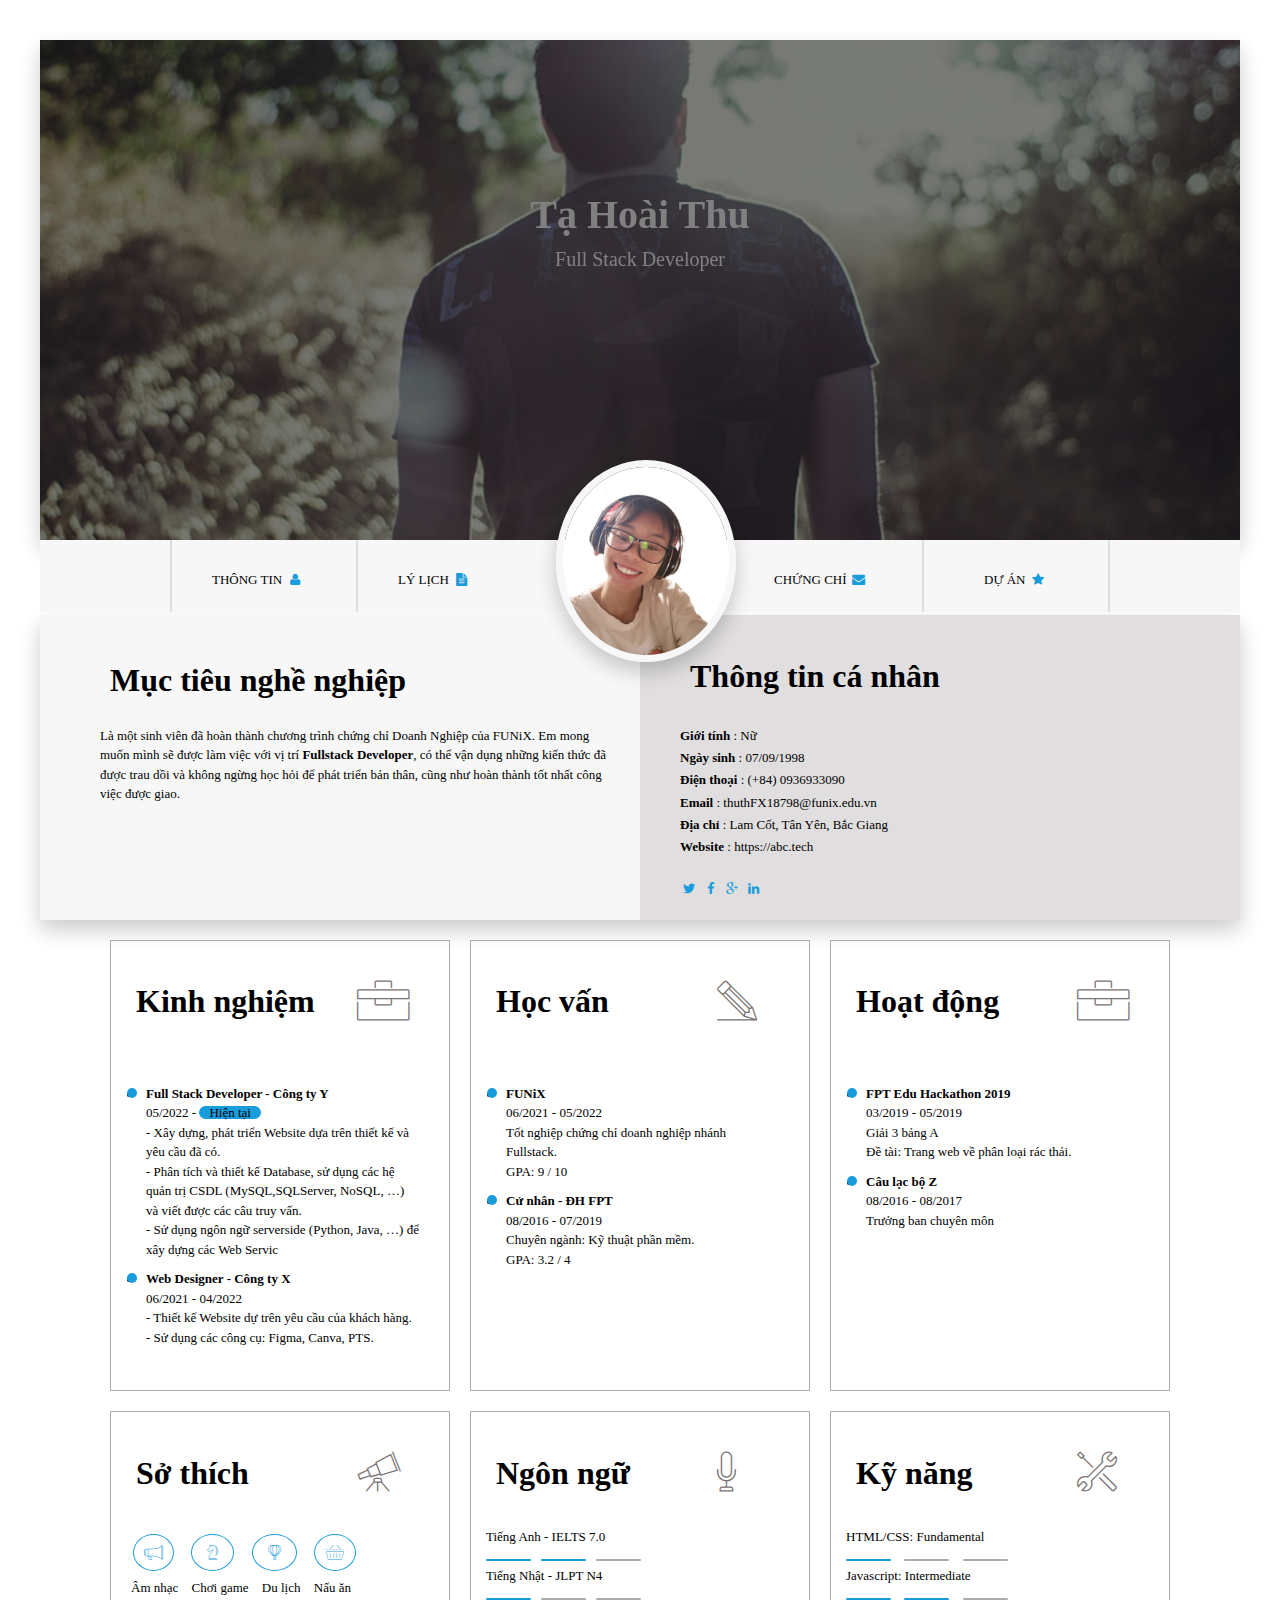
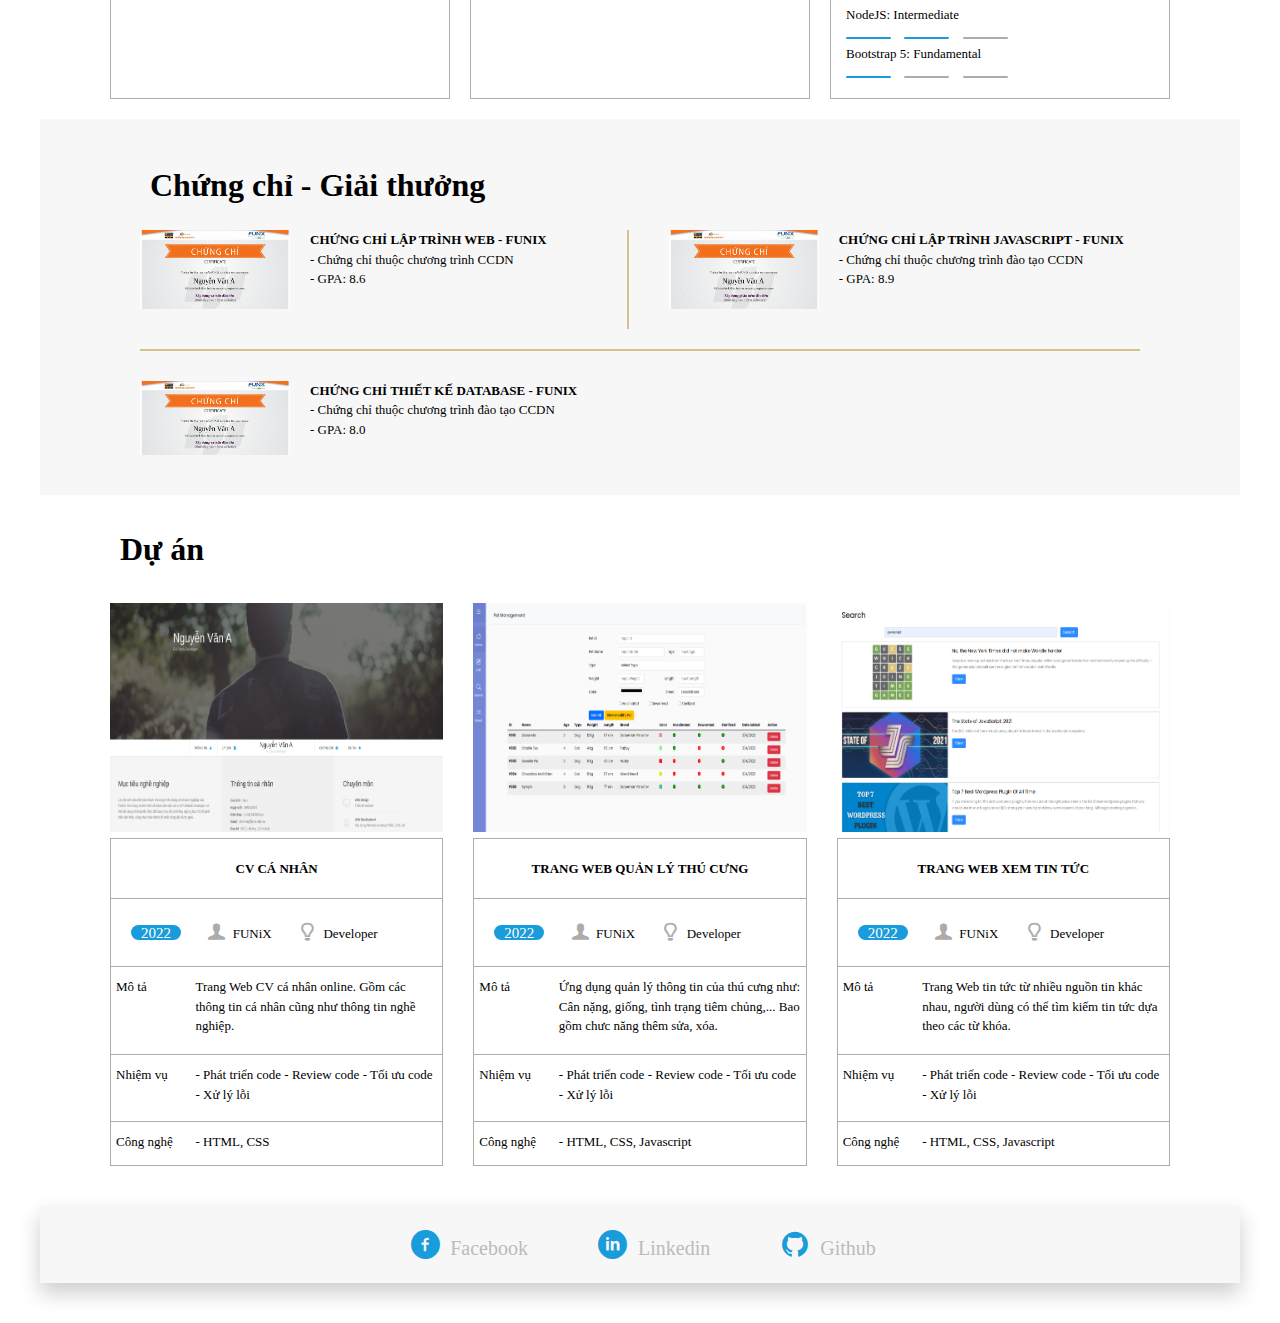
==== index.html @ 91c9e019 "up code" ====
<!DOCTYPE html>
<html lang="en">
<head>
	<meta charset="UTF-8">
	<meta http-equiv="X-UA-Compatible" content="IE=edge">
	<meta name="viewport" content="width=device-width, initial-scale=1.0">
	<link rel="stylesheet" href="./css/style.css">
	<link rel="stylesheet" href="./css/font.css">
	<title>Assignment 02</title>
</head>
<body>
	<div id="banner" class="img-banner">
		<div class="content-banner">
			<h1 style="margin-bottom: 0;">Tạ Hoài Thu</h1>
			<span>Full Stack Developer</span>
		</div>
	</div>

	<section id="nav-bar"  class="bg-grey">
		<nav class="container">
			<img src="images/avt.jpg" alt="" class="avt">
			<div class="nav-item">
				<a href="#">Thông tin</a>
				<i class="icon icon-user"></i>
			</div>
			<div class="nav-item">
				<a href="#">Lý lịch</a>
				<i class="icon icon-doc-text-inv"></i>
			</div>
			<div class="nav-item">
				<h1 style="margin: 0; font-size: 15px;">Tạ Hoài Thu</h1>
				<span>Full Stack Developer</span>
			</div>
			<div class="nav-item">
				<a href="#">Chứng chỉ</a>
				<i class="icon icon-mail-alt"></i>
			</div>
			<div class="nav-item">
				<a href="#">Dự Án</a>
				<i class="icon icon-star-1"></i>
			</div>
		</nav>
	</section>	

	<section id="about" class="bg-grey">
		<div class="container">
			<div id="target">
				<h1 class="section-title">Mục tiêu nghề nghiệp</h1>
				<p>
					Là một sinh viên đã hoàn thành chương trình chứng chỉ Doanh
					Nghiệp của FUNiX. Em mong muốn mình sẽ được làm việc với vị
					trí <b>Fullstack Developer</b>, có thể vận dụng những kiến
					thức đã được trau dồi và không ngừng học hỏi để phát triển
					bản thân, cũng như hoàn thành tốt nhất công việc được giao.
				</p>
			</div>
			<div id="personal-info">
				<h1 class="section-title">Thông tin cá nhân</h1>
				<ul class="mt-40-info">
					<li><span><b>Giới tính</b></span> : Nữ</li>
					<li><span><b>Ngày sinh</b></span> : 07/09/1998</li>
					<li><span><b>Điện thoại</b></span> : (+84) 0936933090</li>
					<li><span><b>Email</b></span> : thuthFX18798@funix.edu.vn</li>
					<li><span><b>Địa chỉ</b></span> : Lam Cốt, Tân Yên, Bắc Giang</li>
					<li><span><b>Website</b></span> : https://abc.tech</li>
				</ul>
				<div class="features-icon">
					<i class="icon icon-twitter"></i>
					<i class="icon icon-facebook"></i>
					<i class="icon icon-gplus"></i>
					<i class="icon icon-linkedin"></i>
				</div>
			</div>
		</div>
	</section>

	<section id="job-info">
		<div class="container">
			<div class="experience">
				<h1 class="section-title">Kinh nghiệm</h1>
				<i class="box-icon ic-toolbox"></i>
				<div class="layout-item">
					<ul>		
						<li><b>Full Stack Developer - Công ty Y</b> <br>
							05/2022 - <span>Hiện tại</span> <br>
							- Xây dựng, phát triển Website dựa trên thiết kế và yêu cầu đã có. <br>
							- Phân tích và thiết kế Database, sử dụng các hệ quản trị CSDL 
							(MySQL,SQLServer, NoSQL, …) và viết được các câu truy vấn. <br>
							- Sử dụng ngôn ngữ serverside (Python, Java, …) để xây dựng các Web Servic
						</li>
						<li><b>Web Designer - Công ty X</b> <br>
							06/2021 - 04/2022 <br>
							- Thiết kế Website dự trên yêu cầu của khách hàng. <br>
							- Sử dụng các công cụ: Figma, Canva, PTS.
						</li>
					</ul>
				</div>
			</div>

			<div class="education">
				<h1 class="section-title">Học vấn</h1>
				<i class="box-icon ic-pencil"></i>
				<div class="layout-item">
					<ul>
						<li>
							<b>FUNiX </b><br>
							06/2021 - 05/2022 <br>
							Tốt nghiệp chứng chỉ doanh nghiệp nhánh Fullstack. <br>
							GPA: 9 / 10
						</li>
						<li>
							<b>Cử nhân - ĐH FPT </b><br>
							08/2016 - 07/2019 <br>
							Chuyên ngành: Kỹ thuật phần mềm. <br>
							GPA: 3.2 / 4
						</li>
					</ul>
				</div>
			</div>

			<div class="active">
				<h1 class="section-title">Hoạt động</h1>
				<i class="box-icon ic-toolbox"></i>
				<div class="layout-item">
					<ul>
						<li>
							<b>FPT Edu Hackathon 2019 </b><br>
							03/2019 - 05/2019 <br>
							Giải 3 bảng A <br>
							Đề tài: Trang web về phân loại rác thải.
						</li>
						<li>
							<b>Câu lạc bộ Z </b><br>
							08/2016 - 08/2017 <br>
							Trưởng ban chuyên môn
						</li>
					</ul>
				</div>
			</div>

			<div class="hobby">
				<h1 class="section-title">Sở thích</h1>
				<i class="box-icon ic-telescope"></i>
				<div class="list-hobby">
					<div>
						<i class="list-icon ic-megaphone"></i>
						<i style="padding: 10px 15px;" class="list-icon ic-strategy"></i>
						<i style="padding: 10px 15px;" class="list-icon ic-hotairballoon"></i>
						<i class="list-icon ic-basket"></i>
					</div>
					<div>
						<span>Âm nhạc</span>
						<span>Chơi game</span>					
						<span>Du lịch</span>
						<span>Nấu ăn</span>
					</div>
				</div>
			</div>

			<div class="language">
				<h1 class="section-title">Ngôn ngữ</h1>
				<i class="box-icon ic-mic"></i>
				<div class="layout-item">
					<div class="language-item-1">
						Tiếng Anh - IELTS 7.0 <br>
						<span></span><span></span><span></span>
					</div>
					<div class="language-item-2">
						Tiếng Nhật - JLPT N4 <br>
						<span></span><span></span><span></span>
					</div>
				</div>
			</div>

			<div class="skill">
				<h1 class="section-title">Kỹ năng</h1>
				<i class="box-icon ic-tools-2"></i>
				<div class="layout-item">
					<div class="skill-item-1">
						HTML/CSS: Fundamental <br>
						<span></span> <span></span> <span></span>
					</div>
					<div class="skill-item-2">
						Javascript: Intermediate <br>
						<span></span> <span></span> <span></span>
					</div>
					<div class="skill-item-3">
						NodeJS: Intermediate <br>
						<span></span> <span></span> <span></span>
					</div>
					<div class="skill-item-4">
						Bootstrap 5: Fundamental <br>
						<span ></span> <span></span> <span></span>
					</div>
				</div>
			</div>	
		</div>
	</section>

	<section id="certificate" class="bg-grey">
		<div class="container">
			<h1 class="section-title">
				Chứng chỉ - Giải thưởng
			</h1>
			<div class="layout-img">
				<div class="layout-border">
					<div class="layout-content">
						<img src="images/Cert_DBI.png" alt="">
						<div style="margin-left: 20px; margin-bottom: 20px;">
						<b>CHỨNG CHỈ LẬP TRÌNH WEB - FUNIX</b> <br>
						- Chứng chỉ thuộc chương trình CCDN <br>
						- GPA: 8.6</div>
					</div>
					<div class="layout-content"> 
						<img src="images/Cert_PRF.png" alt="">
						<div style="margin-left: 20px;">
						<b>CHỨNG CHỈ LẬP TRÌNH JAVASCRIPT - FUNIX</b> <br>
						- Chứng chỉ thuộc chương trình đào tạo CCDN <br>
						- GPA: 8.9 </div>
					</div>
				</div>
				<div id="border" class="layout-content">
					<img src="images/Cert_WEB.png" alt="">
					<div style="margin-left: 20px;">
					<b>CHỨNG CHỈ THIẾT KẾ DATABASE - FUNIX</b> <br>
					- Chứng chỉ thuộc chương trình đào tạo CCDN <br>
					- GPA: 8.0</div>
				</div>
			</div>
		</div>
	</section>

	<section id="project">
		<div class="container">
			<h1 class="section-title">Dự án</h1>
			<div class="project-list">
				<div class="project-item">
					<img src="images/project_1.png" alt="Cv cá nhân">
					<div class="project-title">CV CÁ NHÂN</div>
					<div class="project-content">
						<span>2022</span>
						<i class="project-icon icon-user-1"></i>
						FUNiX 
						<i class="project-icon icon-lamp"></i>
						Developer 
					</div>
					<table>
						<tr>
							<td>Mô tả</td>
							<td>Trang Web CV cá nhân online.
							 Gồm các thông tin cá nhân cũng như thông tin nghề nghiệp.
							</td>
						</tr>
						<tr>
							<td>Nhiệm vụ</td>
							<td>- Phát triển code - Review code - Tối ưu code - Xử lý lỗi</td>
						</tr>
						<tr>
							<td>Công nghệ</td>
							<td>- HTML, CSS</td>
						</tr>
					</table>
				</div>
				<div class="project-item">
					<img src="images/project_2.png" alt="Web thú cưng">
					<div class="project-title">TRANG WEB QUẢN LÝ THÚ CƯNG</div>
					<div class="project-content">
						<span>2022</span>
						<i class="project-icon icon-user-1"></i>
						FUNiX 
						<i class="project-icon icon-lamp"></i>
						Developer 
					</div>
					<table>
						<tr>
							<td>Mô tả</td>
							<td>Ứng dụng quản lý thông tin của thú cưng như: Cân nặng, giống, tình trạng tiêm chủng,...
								Bao gồm chưc năng thêm sửa, xóa.
							</td>
						</tr>
						<tr>
							<td>Nhiệm vụ</td>
							<td>- Phát triển code - Review code - Tối ưu code - Xử lý lỗi</td>
						</tr>
						<tr>
							<td>Công nghệ</td>
							<td>- HTML, CSS, Javascript</td>
						</tr>
					</table>
				</div>
				<div class="project-item">
					<img src="images/project_3.png" alt="Web tin tức">
					<div class="project-title">TRANG WEB XEM TIN TỨC</div>
					<div class="project-content">
						<span>2022</span>
						<i class="project-icon icon-user-1"></i>
						FUNiX 
						<i class="project-icon icon-lamp"></i>
						Developer 
					</div>
					<table>
						<tr>
							<td>Mô tả</td>
							<td>Trang Web tin tức từ nhiều nguồn tin khác nhau,
								người dùng có thể tìm kiếm tin tức dựa theo các từ khóa.
							</td>
						</tr>
						<tr>
							<td>Nhiệm vụ</td>
							<td>- Phát triển code - Review code - Tối ưu code - Xử lý lỗi</td>
						</tr>
						<tr>
							<td>Công nghệ</td>
							<td>- HTML, CSS, Javascript</td>
						</tr>
					</table>
				</div>
			</div>
		</div>
	</section>

	<section id="footer" class="bg-grey">
		<div class="container">
			<ul>
				<li>
					<i class="footer-icon icon-facebook-circled"></i>
					<a href="https://www.facebook.com/Ta.Hoai.Thu.07.09" target="_blank"> Facebook</a>
				</li>
				<li>
					<i class="footer-icon icon-linkedin-circled"></i>
					<a href="https://www.linkedin.com/in/nobi-mon-162a9824a/" target="_blank"> Linkedin</a>
				</li>
				<li> 
					<i class="footer-icon icon-github-circled"></i>
					<a href="https://github.com/Schrodinger21" target="_blank">Github</a>
				</li>
			</ul>
		</div>
	</section>
</body>
</html>
---- css/style.css ----
* {
    box-sizing: border-box;
}

body {
    font-family: 'fontello';
	font-weight: normal;
	font-style: normal;
    line-height: 1.5;
    margin: 40px;
    max-width: 100%;
}

.bg-grey {
    background: #f7f7f7;
}


section > .container{
    width: auto;
    margin: auto;
    display: block;
    display: grid;
}
.section-title {
    font-size: 32px;
    margin-left: 10px;
}

/* Css header banner */
#banner {
    background-image: url(../images/banner.jpg);
    width: 100%;
    height: 500px;
    background-size: cover;
    filter: brightness(50%);
    box-shadow: 0 10px 20px 0  rgba(0, 0, 0, 0.2);
}

.img-banner {
    display: block;
    position: relative;  
}
.content-banner {
    position:absolute;
    top: 35%;
    left: 50%;
    transform: translate(-50%, -50%);
    text-align: center;
    font-size: 20px;
    color: white;
  
}

/* Css nav-bar */
#nav-bar {
    display: block;
    font-size: 13px;
    position: relative;
}
#nav-bar a:link, a:visited {
    text-decoration: none;
    text-transform: uppercase; 
    color: black;
}

#nav-bar a:hover, a:active {
    cursor: pointer;
    color: #199cdb;
}

#nav-bar > .container {
    grid-template-columns: repeat(5, 1fr);
    padding: 0 30px;
    margin: 0 100px 3px;    
}

.nav-item {
    display: block;
    padding-top: 30px;
    padding-left: 40px;

}
.nav-item:first-of-type {
    border-left: 2px solid #d9dfe1;
    border-right: 2px solid #d9dfe1;
}
.nav-item:last-of-type {
    border-left: 2px solid #d9dfe1;
    border-right: 2px solid #d9dfe1;
    padding-left: 60px;
}
/* Phần nâng cao */
.avt {
    width: 15%;
    border-radius: 50%;
    border: 7px solid #f7f7f7;
    position: absolute;
    bottom: -70%;
    right: 42%;
    box-shadow: 0 10px 20px 0  rgba(0, 0, 0, 0.2);

}

/* Css thông tin cá nhân */
#about > .container {
    display: grid;
    grid-template-columns: 1fr 1fr;
    padding: 0;
    box-shadow: 0 10px 20px 0  rgba(0, 0, 0, 0.2);
   
}
#target {
    padding: 20px;
    margin-bottom: 30px;
    margin-left: 40px;
    font-size: 13px;
}
#personal-info {
    background-color: #e0dede;
    padding-top: 13px;
    padding-left: 40px;
    font-size: 13px;
    line-height: 1.7;
    
}
.mt-40-info {
    list-style-type: none;
    padding-left: 0;
    margin-bottom: 20px;
}

.features-icon {
    margin-bottom: 20px
}

.icon {
    color:#199cdb;
}


/* Thông tin nghề nghiệp */
#job-info > .container {
    grid-template-columns: repeat(3, 1fr);
    gap: 20px;
    margin: 20px 70px;
}

.box-icon {
    font-size: 40px;
    margin-top: 25px;
    color: #797474;
}

.layout-item {
    grid-column: 1/3;
    grid-row: 2/3;
}
/* EXPERIENCE */
.experience {
    border: 1px solid #aeabab;
    display: grid;
    grid-template-columns: 75% 25%;
    grid-template-rows: 100px auto;
    font-size: 13px;
    padding: 15px;

}
.layout-item span {
    border-radius: 30px;
    background-color: #199cdb;
    padding: 0 10px;
}
/* EDUCATION */
.education {
    border: 1px solid #aeabab;
    display: grid;
    grid-template-columns: 75% 25%;
    grid-template-rows: 100px auto;
    font-size: 13px;
    padding: 15px;
}
/* ACTIVE */
.active {
    border: 1px solid #aeabab;
    display: grid;
    grid-template-columns: 75% 25%;
    grid-template-rows: 100px auto;
    font-size: 13px;
    padding: 15px;
}
.layout-item ul {
    padding: 10px;
}
.layout-item li {
    margin-left: 5px;
    padding: 5px;
    position: relative;
}
.layout-item ul li::after {
    content: "";
    background-color: #199cdb;
    border: 5px solid #199cdb;
    font-weight: bolder;
    display: inline-block;
    border-radius: 50%;
    position: absolute;
    left: -14px;
    top: 9px;

}
/* HOBBY */
.hobby {
    border: 1px solid #aeabab;
    display: grid;
    grid-template-columns: 75% 25%;
    grid-template-rows: 100px auto;
    font-size: 13px;
    padding: 15px;
}
.list-hobby {
    grid-column: 1/3;
    grid-row: 2/3;
}
.list-icon {
    color: #199cdb;
    font-size: 15px;
    padding: 10px;
    border-radius: 50%;
    border: 1px solid #199cdb;
    margin: 7px;
}
.list-hobby span {
    margin: 5px;
}

/* LANGUEGE */
.language {
    border: 1px solid #aeabab;
    display: grid;
    grid-template-columns: 75% 25%;
    grid-template-rows: 100px auto;
    font-size: 13px;
    padding: 15px;
}
.language > .layout-item span {
    background: #199cdb;
    display: inline-block;
    height: 2px;
    margin-right: 10px;
    width: 45px;
}
.language-item-1 span:last-child {
    background-color: #aeabab;
}
.language-item-2 span:nth-child(3) {
    background-color: #aeabab;
}
.language-item-2 span:last-child {
    background-color: #aeabab;
}
/* SKILL */
.skill {
    border: 1px solid #aeabab;
    display: grid;
    grid-template-columns: 75% 25%;
    grid-template-rows: 100px auto;
    font-size: 13px;
    padding: 15px;
}
.skill > .layout-item span {
    background: #199cdb;
    display: inline-block;
    height: 2px;
    margin-right: 10px;
    width: 45px;
}
.skill-item-1 span:last-child {
    background-color: #aeabab;
}
.skill-item-1 span:nth-child(3){
    background-color: #aeabab;
}
.skill-item-2 span:last-child {
    background-color: #aeabab;
}
.skill-item-3 span:last-child {
    background-color: #aeabab;
}
.skill-item-4 span:nth-child(3) {
    background-color: #aeabab;
}
.skill-item-4 span:last-child {
    background-color: #aeabab;
}

/* Css Chứng chỉ - giải thưởng */
#certificate > .container {
    padding: 20px 40px;
    margin: 0 60px;
}
.layout-img img {
    width: 150px;
}
.layout-img {
    flex-direction: row;
    column-gap: 30px;
    row-gap: 60px;
    font-size: 13px;
}
.layout-content {
    display: flex; 
    min-width: max-content;
    padding-bottom: 20px;
    
}
.layout-border {
    display: flex;
    margin-bottom: 20px;
}
.layout-border > .layout-content:first-child {
    padding-right: 80px;
}
.layout-border > .layout-content:nth-child(2) {
    padding-left: 40px;
    border-left: 2px solid #d6c08d;
}
#border {
    padding-top: 30px;
    border-top: 2px solid #d6c08d;
} 

/* CSS DỰ ÁN */
#project .container h1 {
    margin: 10px 50px;
    padding: 20px 30px;
    
}
.project-list {
    display: block;
    display: grid;
    grid-template-columns: repeat(3, 1fr);
    column-gap: 30px;
    font-size: 13px; 
    margin: 0 70px; 
    
}
.project-title {
    padding: 20px;
    border: 1px solid #aeabab;
    text-align: center;
    font-weight: bold;
}
.project-content {
    padding: 20px;
    border-left: 1px solid #aeabab;
    border-right: 1px solid #aeabab;
    
}
.project-list img {
    width:100%;
}
.project-list span {
    border-radius: 30px;
    background-color: #199cdb;
    padding: 0 10px;
    color: #fff;
    font-size: 15px;
}
/* Layout table */
.project-icon {
    color: #aeabab;
    margin-left: 20px;
    font-size: 18px;
}
table {
    width: 100%;
    height: 200px;
    border-collapse: collapse;

}
table td {
    min-width: 80px;
    padding: 10px 5px;
    vertical-align: top;
}
table tr {
    border: 1px solid #aeabab;
}

/* Css FOOTER */
#footer {
    margin: 40px 0;
    box-shadow: 0 10px 20px 0  rgba(0, 0, 0, 0.2);
}
#footer a {
    color: #bdbaba;
}
#footer a:link, a:visited {
    text-decoration: none;
    font-size: 20px;
}
#footer a:hover, a:active {
    font-size: 30px;
    cursor: pointer;
    color:#199cdb;

}
#footer ul {
    list-style-type: none;
    text-align: center;
    padding: 0;

}
#footer li {
    display: inline-block;
    text-align: center;
    margin: 0 30px;
    
}
.footer-icon {
    color: #199cdb;
    font-size: 30px;
}
---- css/font.css ----
@font-face {
	font-family: 'open_sanslight';
	src: url('../fonts/OpenSans-Light-webfont.eot');
	src: url('../fonts/OpenSans-Light-webfont.eot#iefix') format('embedded-opentype'),
		url('../fonts/OpenSans-Light-webfont.woff') format('woff'),
		url('../fonts/OpenSans-Light-webfont.ttf') format('truetype'),
		url('../fonts/OpenSans-Light-webfont.svg#open_sanslight') format('svg');
	font-weight: normal;
	font-style: normal;

}

@font-face {
	font-family: 'open_sansitalic';
	src: url('../fonts/OpenSans-Italic-webfont.eot');
	src: url('../fonts/OpenSans-Italic-webfont.eot#iefix') format('embedded-opentype'),
		url('../fonts/OpenSans-Italic-webfont.woff') format('woff'),
		url('../fonts/OpenSans-Italic-webfont.ttf') format('truetype'),
		url('../fonts/OpenSans-Italic-webfont.svg#open_sansitalic') format('svg');
	font-weight: normal;
	font-style: normal;

}

@font-face {
	font-family: 'open_sanssemibold';
	src: url('../fonts/OpenSans-Semibold-webfont.eot');
	src: url('../fonts/OpenSans-Semibold-webfont.eot#iefix') format('embedded-opentype'),
		url('../fonts/OpenSans-Semibold-webfont.woff') format('woff'),
		url('../fonts/OpenSans-Semibold-webfont.ttf') format('truetype'),
		url('../fonts/OpenSans-Semibold-webfont.svg#open_sanssemibold') format('svg');
	font-weight: normal;
	font-style: normal;

}


@font-face {
	font-family: 'open_sanslight_italic';
	src: url('../fonts/OpenSans-LightItalic-webfont.eot');
	src: url('../fonts/OpenSans-LightItalic-webfont.eot#iefix') format('embedded-opentype'),
		url('../fonts/OpenSans-LightItalic-webfont.woff') format('woff'),
		url('../fonts/OpenSans-LightItalic-webfont.ttf') format('truetype'),
		url('../fonts/OpenSans-LightItalic-webfont.svg#open_sanslight_italic') format('svg');
	font-weight: normal;
	font-style: normal;

}

@font-face {
	font-family: 'open_sansregular';
	src: url('../fonts/OpenSans-Regular-webfont.eot');
	src: url('../fonts/OpenSans-Regular-webfont.eot#iefix') format('embedded-opentype'),
		url('../fonts/OpenSans-Regular-webfont.woff') format('woff'),
		url('../fonts/OpenSans-Regular-webfont.ttf') format('truetype'),
		url('../fonts/OpenSans-Regular-webfont.svg#open_sansregular') format('svg');
	font-weight: normal;
	font-style: normal;

}


@font-face {
	font-family: 'fontello';
	src: url('../fonts/fontello.eot');
	src: url('../fonts/fontello.eot#iefix') format('embedded-opentype'),
		url('../fonts/fontello.woff') format('woff'),
		url('../fonts/fontello.ttf') format('truetype'),
		url('../fonts/fontello.svg#fontello') format('svg');
	font-weight: normal;
	font-style: normal;
}

[class^="icon-"]:before,
[class*=" icon-"]:before {
	font-family: "fontello";
	font-style: normal;
	font-weight: normal;
	speak: none;

	display: inline-block;
	text-decoration: inherit;
	width: 1em;
	margin-right: .2em;
	text-align: center;
	/* opacity: .8; */

	/* For safety - reset parent styles, that can break glyph codes*/
	font-variant: normal;
	text-transform: none;

	/* fix buttons height, for twitter bootstrap */
	line-height: 1em;

	/* Animation center compensation - margins should be symmetric */
	/* remove if not needed */
	margin-left: .2em;

	/* you can be more comfortable with increased icons size */
	/* font-size: 120%; */

	/* Font smoothing. That was taken from TWBS */
	-webkit-font-smoothing: antialiased;
	-moz-osx-font-smoothing: grayscale;

	/* Uncomment for 3D effect */
	/* text-shadow: 1px 1px 1px rgba(127, 127, 127, 0.3); */
}

.icon-emo-happy:before {
	content: '\e800';
}

/* '' */
.icon-emo-wink:before {
	content: '\e801';
}

/* '' */
.icon-emo-wink2:before {
	content: '\e802';
}

/* '' */
.icon-emo-unhappy:before {
	content: '\e803';
}

/* '' */
.icon-emo-sleep:before {
	content: '\e804';
}

/* '' */
.icon-emo-thumbsup:before {
	content: '\e805';
}

/* '' */
.icon-emo-devil:before {
	content: '\e806';
}

/* '' */
.icon-emo-surprised:before {
	content: '\e807';
}

/* '' */
.icon-emo-tongue:before {
	content: '\e808';
}

/* '' */
.icon-emo-coffee:before {
	content: '\e809';
}

/* '' */
.icon-emo-sunglasses:before {
	content: '\e80a';
}

/* '' */
.icon-emo-displeased:before {
	content: '\e80b';
}

/* '' */
.icon-emo-beer:before {
	content: '\e80c';
}

/* '' */
.icon-emo-grin:before {
	content: '\e80d';
}

/* '' */
.icon-emo-angry:before {
	content: '\e80e';
}

/* '' */
.icon-emo-saint:before {
	content: '\e80f';
}

/* '' */
.icon-emo-cry:before {
	content: '\e810';
}

/* '' */
.icon-emo-shoot:before {
	content: '\e811';
}

/* '' */
.icon-emo-squint:before {
	content: '\e812';
}

/* '' */
.icon-emo-laugh:before {
	content: '\e813';
}

/* '' */
.icon-spin1:before {
	content: '\e814';
}

/* '' */
.icon-spin2:before {
	content: '\e815';
}

/* '' */
.icon-spin3:before {
	content: '\e816';
}

/* '' */
.icon-spin4:before {
	content: '\e817';
}

/* '' */
.icon-spin5:before {
	content: '\e818';
}

/* '' */
.icon-spin6:before {
	content: '\e819';
}

/* '' */
.icon-firefox:before {
	content: '\e81a';
}

/* '' */
.icon-chrome:before {
	content: '\e81b';
}

/* '' */
.icon-opera:before {
	content: '\e81c';
}

/* '' */
.icon-ie:before {
	content: '\e81d';
}

/* '' */
.icon-crown:before {
	content: '\e81e';
}

/* '' */
.icon-crown-plus:before {
	content: '\e81f';
}

/* '' */
.icon-crown-minus:before {
	content: '\e820';
}

/* '' */
.icon-marquee:before {
	content: '\e821';
}

/* '' */
.icon-glass:before {
	content: '\e822';
}

/* '' */
.icon-music:before {
	content: '\e823';
}

/* '' */
.icon-search:before {
	content: '\e824';
}

/* '' */
.icon-mail:before {
	content: '\e825';
}

/* '' */
.icon-mail-alt:before {
	content: '\e826';
}

/* '' */
.icon-mail-squared:before {
	content: '\e827';
}

/* '' */
.icon-heart:before {
	content: '\e828';
}

/* '' */
.icon-heart-empty:before {
	content: '\e829';
}

/* '' */
.icon-star-1:before {
	content: '\e82a';
}

/* '' */
.icon-star-empty-1:before {
	content: '\e82b';
}

/* '' */
.icon-star-half:before {
	content: '\e82c';
}

/* '' */
.icon-star-half-alt:before {
	content: '\e82d';
}

/* '' */
.icon-user:before {
	content: '\e82e';
}

/* '' */
.icon-user-plus:before {
	content: '\e82f';
}

/* '' */
.icon-user-times:before {
	content: '\e830';
}

/* '' */
.icon-users:before {
	content: '\e831';
}

/* '' */
.icon-male:before {
	content: '\e832';
}

/* '' */
.icon-female:before {
	content: '\e833';
}

/* '' */
.icon-child:before {
	content: '\e834';
}

/* '' */
.icon-user-secret:before {
	content: '\e835';
}

/* '' */
.icon-video:before {
	content: '\e836';
}

/* '' */
.icon-videocam:before {
	content: '\e837';
}

/* '' */
.icon-picture:before {
	content: '\e838';
}

/* '' */
.icon-camera:before {
	content: '\e839';
}

/* '' */
.icon-camera-alt:before {
	content: '\e83a';
}

/* '' */
.icon-th-large:before {
	content: '\e83b';
}

/* '' */
.icon-th:before {
	content: '\e83c';
}

/* '' */
.icon-th-list:before {
	content: '\e83d';
}

/* '' */
.icon-ok:before {
	content: '\e83e';
}

/* '' */
.icon-ok-circled:before {
	content: '\e83f';
}

/* '' */
.icon-ok-circled2:before {
	content: '\e840';
}

/* '' */
.icon-ok-squared:before {
	content: '\e841';
}

/* '' */
.icon-cancel:before {
	content: '\e842';
}

/* '' */
.icon-cancel-circled:before {
	content: '\e843';
}

/* '' */
.icon-cancel-circled2:before {
	content: '\e844';
}

/* '' */
.icon-plus:before {
	content: '\e845';
}

/* '' */
.icon-plus-circled:before {
	content: '\e846';
}

/* '' */
.icon-plus-squared:before {
	content: '\e847';
}

/* '' */
.icon-plus-squared-alt:before {
	content: '\e848';
}

/* '' */
.icon-minus:before {
	content: '\e849';
}

/* '' */
.icon-minus-circled:before {
	content: '\e84a';
}

/* '' */
.icon-minus-squared:before {
	content: '\e84b';
}

/* '' */
.icon-minus-squared-alt:before {
	content: '\e84c';
}

/* '' */
.icon-help:before {
	content: '\e84d';
}

/* '' */
.icon-help-circled:before {
	content: '\e84e';
}

/* '' */
.icon-info-circled:before {
	content: '\e84f';
}

/* '' */
.icon-info:before {
	content: '\e850';
}

/* '' */
.icon-home:before {
	content: '\e851';
}

/* '' */
.icon-link:before {
	content: '\e852';
}

/* '' */
.icon-unlink:before {
	content: '\e853';
}

/* '' */
.icon-link-ext:before {
	content: '\e854';
}

/* '' */
.icon-link-ext-alt:before {
	content: '\e855';
}

/* '' */
.icon-attach:before {
	content: '\e856';
}

/* '' */
.icon-lock:before {
	content: '\e857';
}

/* '' */
.icon-lock-open:before {
	content: '\e858';
}

/* '' */
.icon-lock-open-alt:before {
	content: '\e859';
}

/* '' */
.icon-pin:before {
	content: '\e85a';
}

/* '' */
.icon-eye:before {
	content: '\e85b';
}

/* '' */
.icon-eye-off:before {
	content: '\e85c';
}

/* '' */
.icon-tag-1:before {
	content: '\e85d';
}

/* '' */
.icon-tags:before {
	content: '\e85e';
}

/* '' */
.icon-bookmark:before {
	content: '\e85f';
}

/* '' */
.icon-bookmark-empty:before {
	content: '\e860';
}

/* '' */
.icon-flag:before {
	content: '\e861';
}

/* '' */
.icon-flag-empty:before {
	content: '\e862';
}

/* '' */
.icon-flag-checkered:before {
	content: '\e863';
}

/* '' */
.icon-thumbs-up:before {
	content: '\e864';
}

/* '' */
.icon-thumbs-down:before {
	content: '\e865';
}

/* '' */
.icon-thumbs-up-alt:before {
	content: '\e866';
}

/* '' */
.icon-thumbs-down-alt:before {
	content: '\e867';
}

/* '' */
.icon-download:before {
	content: '\e868';
}

/* '' */
.icon-upload:before {
	content: '\e869';
}

/* '' */
.icon-download-cloud:before {
	content: '\e86a';
}

/* '' */
.icon-upload-cloud:before {
	content: '\e86b';
}

/* '' */
.icon-reply:before {
	content: '\e86c';
}

/* '' */
.icon-reply-all:before {
	content: '\e86d';
}

/* '' */
.icon-forward:before {
	content: '\e86e';
}

/* '' */
.icon-quote-left:before {
	content: '\e86f';
}

/* '' */
.icon-quote-right:before {
	content: '\e870';
}

/* '' */
.icon-code:before {
	content: '\e871';
}

/* '' */
.icon-export:before {
	content: '\e872';
}

/* '' */
.icon-export-alt:before {
	content: '\e873';
}

/* '' */
.icon-share:before {
	content: '\e874';
}

/* '' */
.icon-share-squared:before {
	content: '\e875';
}

/* '' */
.icon-pencil:before {
	content: '\e876';
}

/* '' */
.icon-pencil-squared:before {
	content: '\e877';
}

/* '' */
.icon-edit:before {
	content: '\e878';
}

/* '' */
.icon-print:before {
	content: '\e879';
}

/* '' */
.icon-retweet:before {
	content: '\e87a';
}

/* '' */
.icon-keyboard:before {
	content: '\e87b';
}

/* '' */
.icon-gamepad:before {
	content: '\e87c';
}

/* '' */
.icon-comment:before {
	content: '\e87d';
}

/* '' */
.icon-chat:before {
	content: '\e87e';
}

/* '' */
.icon-comment-empty:before {
	content: '\e87f';
}

/* '' */
.icon-chat-empty:before {
	content: '\e880';
}

/* '' */
.icon-bell:before {
	content: '\e881';
}

/* '' */
.icon-bell-alt:before {
	content: '\e882';
}

/* '' */
.icon-bell-off:before {
	content: '\e883';
}

/* '' */
.icon-bell-off-empty:before {
	content: '\e884';
}

/* '' */
.icon-attention-alt:before {
	content: '\e885';
}

/* '' */
.icon-attention:before {
	content: '\e886';
}

/* '' */
.icon-attention-circled:before {
	content: '\e887';
}

/* '' */
.icon-location:before {
	content: '\e888';
}

/* '' */
.icon-direction:before {
	content: '\e889';
}

/* '' */
.icon-compass:before {
	content: '\e88a';
}

/* '' */
.icon-trash:before {
	content: '\e88b';
}

/* '' */
.icon-trash-empty:before {
	content: '\e88c';
}

/* '' */
.icon-doc:before {
	content: '\e88d';
}

/* '' */
.icon-docs:before {
	content: '\e88e';
}

/* '' */
.icon-doc-text:before {
	content: '\e88f';
}

/* '' */
.icon-doc-inv:before {
	content: '\e890';
}

/* '' */
.icon-doc-text-inv:before {
	content: '\e891';
}

/* '' */
.icon-file-pdf:before {
	content: '\e892';
}

/* '' */
.icon-file-word:before {
	content: '\e893';
}

/* '' */
.icon-file-excel:before {
	content: '\e894';
}

/* '' */
.icon-file-powerpoint:before {
	content: '\e895';
}

/* '' */
.icon-file-image:before {
	content: '\e896';
}

/* '' */
.icon-file-archive:before {
	content: '\e897';
}

/* '' */
.icon-file-audio:before {
	content: '\e898';
}

/* '' */
.icon-file-video:before {
	content: '\e899';
}

/* '' */
.icon-file-code:before {
	content: '\e89a';
}

/* '' */
.icon-folder:before {
	content: '\e89b';
}

/* '' */
.icon-folder-open:before {
	content: '\e89c';
}

/* '' */
.icon-folder-empty:before {
	content: '\e89d';
}

/* '' */
.icon-folder-open-empty:before {
	content: '\e89e';
}

/* '' */
.icon-box:before {
	content: '\e89f';
}

/* '' */
.icon-rss:before {
	content: '\e8a0';
}

/* '' */
.icon-rss-squared:before {
	content: '\e8a1';
}

/* '' */
.icon-phone:before {
	content: '\e8a2';
}

/* '' */
.icon-phone-squared:before {
	content: '\e8a3';
}

/* '' */
.icon-fax:before {
	content: '\e8a4';
}

/* '' */
.icon-menu:before {
	content: '\e8a5';
}

/* '' */
.icon-cog:before {
	content: '\e8a6';
}

/* '' */
.icon-cog-alt:before {
	content: '\e8a7';
}

/* '' */
.icon-wrench:before {
	content: '\e8a8';
}

/* '' */
.icon-sliders:before {
	content: '\e8a9';
}

/* '' */
.icon-basket:before {
	content: '\e8aa';
}

/* '' */
.icon-cart-plus:before {
	content: '\e8ab';
}

/* '' */
.icon-cart-arrow-down:before {
	content: '\e8ac';
}

/* '' */
.icon-calendar:before {
	content: '\e8ad';
}

/* '' */
.icon-calendar-empty:before {
	content: '\e8ae';
}

/* '' */
.icon-login:before {
	content: '\e8af';
}

/* '' */
.icon-logout:before {
	content: '\e8b0';
}

/* '' */
.icon-mic:before {
	content: '\e8b1';
}

/* '' */
.icon-mute:before {
	content: '\e8b2';
}

/* '' */
.icon-volume-off:before {
	content: '\e8b3';
}

/* '' */
.icon-volume-down:before {
	content: '\e8b4';
}

/* '' */
.icon-volume-up:before {
	content: '\e8b5';
}

/* '' */
.icon-headphones:before {
	content: '\e8b6';
}

/* '' */
.icon-clock:before {
	content: '\e8b7';
}

/* '' */
.icon-lightbulb:before {
	content: '\e8b8';
}

/* '' */
.icon-block:before {
	content: '\e8b9';
}

/* '' */
.icon-resize-full:before {
	content: '\e8ba';
}

/* '' */
.icon-resize-full-alt:before {
	content: '\e8bb';
}

/* '' */
.icon-resize-small:before {
	content: '\e8bc';
}

/* '' */
.icon-resize-vertical:before {
	content: '\e8bd';
}

/* '' */
.icon-resize-horizontal:before {
	content: '\e8be';
}

/* '' */
.icon-move:before {
	content: '\e8bf';
}

/* '' */
.icon-zoom-in:before {
	content: '\e8c0';
}

/* '' */
.icon-zoom-out:before {
	content: '\e8c1';
}

/* '' */
.icon-down-circled2:before {
	content: '\e8c2';
}

/* '' */
.icon-up-circled2:before {
	content: '\e8c3';
}

/* '' */
.icon-left-circled2:before {
	content: '\e8c4';
}

/* '' */
.icon-right-circled2:before {
	content: '\e8c5';
}

/* '' */
.icon-down-dir:before {
	content: '\e8c6';
}

/* '' */
.icon-up-dir:before {
	content: '\e8c7';
}

/* '' */
.icon-left-dir:before {
	content: '\e8c8';
}

/* '' */
.icon-right-dir:before {
	content: '\e8c9';
}

/* '' */
.icon-down-open:before {
	content: '\e8ca';
}

/* '' */
.icon-left-open:before {
	content: '\e8cb';
}

/* '' */
.icon-right-open:before {
	content: '\e8cc';
}

/* '' */
.icon-up-open:before {
	content: '\e8cd';
}

/* '' */
.icon-angle-left:before {
	content: '\e8ce';
}

/* '' */
.icon-angle-right:before {
	content: '\e8cf';
}

/* '' */
.icon-angle-up:before {
	content: '\e8d0';
}

/* '' */
.icon-angle-down:before {
	content: '\e8d1';
}

/* '' */
.icon-angle-circled-left:before {
	content: '\e8d2';
}

/* '' */
.icon-angle-circled-right:before {
	content: '\e8d3';
}

/* '' */
.icon-angle-circled-up:before {
	content: '\e8d4';
}

/* '' */
.icon-angle-circled-down:before {
	content: '\e8d5';
}

/* '' */
.icon-angle-double-left:before {
	content: '\e8d6';
}

/* '' */
.icon-angle-double-right:before {
	content: '\e8d7';
}

/* '' */
.icon-angle-double-up:before {
	content: '\e8d8';
}

/* '' */
.icon-angle-double-down:before {
	content: '\e8d9';
}

/* '' */
.icon-down:before {
	content: '\e8da';
}

/* '' */
.icon-left:before {
	content: '\e8db';
}

/* '' */
.icon-right:before {
	content: '\e8dc';
}

/* '' */
.icon-up:before {
	content: '\e8dd';
}

/* '' */
.icon-down-big:before {
	content: '\e8de';
}

/* '' */
.icon-left-big:before {
	content: '\e8df';
}

/* '' */
.icon-right-big:before {
	content: '\e8e0';
}

/* '' */
.icon-up-big:before {
	content: '\e8e1';
}

/* '' */
.icon-right-hand:before {
	content: '\e8e2';
}

/* '' */
.icon-left-hand:before {
	content: '\e8e3';
}

/* '' */
.icon-up-hand:before {
	content: '\e8e4';
}

/* '' */
.icon-down-hand:before {
	content: '\e8e5';
}

/* '' */
.icon-left-circled:before {
	content: '\e8e6';
}

/* '' */
.icon-right-circled:before {
	content: '\e8e7';
}

/* '' */
.icon-up-circled:before {
	content: '\e8e8';
}

/* '' */
.icon-down-circled:before {
	content: '\e8e9';
}

/* '' */
.icon-cw:before {
	content: '\e8ea';
}

/* '' */
.icon-ccw:before {
	content: '\e8eb';
}

/* '' */
.icon-arrows-cw:before {
	content: '\e8ec';
}

/* '' */
.icon-level-up:before {
	content: '\e8ed';
}

/* '' */
.icon-level-down:before {
	content: '\e8ee';
}

/* '' */
.icon-shuffle:before {
	content: '\e8ef';
}

/* '' */
.icon-exchange:before {
	content: '\e8f0';
}

/* '' */
.icon-history:before {
	content: '\e8f1';
}

/* '' */
.icon-expand:before {
	content: '\e8f2';
}

/* '' */
.icon-collapse:before {
	content: '\e8f3';
}

/* '' */
.icon-expand-right:before {
	content: '\e8f4';
}

/* '' */
.icon-collapse-left:before {
	content: '\e8f5';
}

/* '' */
.icon-play:before {
	content: '\e8f6';
}

/* '' */
.icon-play-circled:before {
	content: '\e8f7';
}

/* '' */
.icon-play-circled2:before {
	content: '\e8f8';
}

/* '' */
.icon-stop:before {
	content: '\e8f9';
}

/* '' */
.icon-pause:before {
	content: '\e8fa';
}

/* '' */
.icon-to-end:before {
	content: '\e8fb';
}

/* '' */
.icon-to-end-alt:before {
	content: '\e8fc';
}

/* '' */
.icon-to-start:before {
	content: '\e8fd';
}

/* '' */
.icon-to-start-alt:before {
	content: '\e8fe';
}

/* '' */
.icon-fast-fw:before {
	content: '\e8ff';
}

/* '' */
.icon-fast-bw:before {
	content: '\e900';
}

/* '' */
.icon-eject:before {
	content: '\e901';
}

/* '' */
.icon-target:before {
	content: '\e902';
}

/* '' */
.icon-signal:before {
	content: '\e903';
}

/* '' */
.icon-wifi:before {
	content: '\e904';
}

/* '' */
.icon-award:before {
	content: '\e905';
}

/* '' */
.icon-desktop:before {
	content: '\e906';
}

/* '' */
.icon-laptop:before {
	content: '\e907';
}

/* '' */
.icon-tablet:before {
	content: '\e908';
}

/* '' */
.icon-mobile:before {
	content: '\e909';
}

/* '' */
.icon-inbox:before {
	content: '\e90a';
}

/* '' */
.icon-globe:before {
	content: '\e90b';
}

/* '' */
.icon-sun:before {
	content: '\e90c';
}

/* '' */
.icon-cloud:before {
	content: '\e90d';
}

/* '' */
.icon-flash:before {
	content: '\e90e';
}

/* '' */
.icon-moon:before {
	content: '\e90f';
}

/* '' */
.icon-umbrella-1:before {
	content: '\e910';
}

/* '' */
.icon-flight:before {
	content: '\e911';
}

/* '' */
.icon-fighter-jet:before {
	content: '\e912';
}

/* '' */
.icon-paper-plane:before {
	content: '\e913';
}

/* '' */
.icon-paper-plane-empty:before {
	content: '\e914';
}

/* '' */
.icon-space-shuttle:before {
	content: '\e915';
}

/* '' */
.icon-leaf:before {
	content: '\e916';
}

/* '' */
.icon-font:before {
	content: '\e917';
}

/* '' */
.icon-bold:before {
	content: '\e918';
}

/* '' */
.icon-medium:before {
	content: '\e919';
}

/* '' */
.icon-italic:before {
	content: '\e91a';
}

/* '' */
.icon-header:before {
	content: '\e91b';
}

/* '' */
.icon-paragraph:before {
	content: '\e91c';
}

/* '' */
.icon-text-height:before {
	content: '\e91d';
}

/* '' */
.icon-text-width:before {
	content: '\e91e';
}

/* '' */
.icon-align-left:before {
	content: '\e91f';
}

/* '' */
.icon-align-center:before {
	content: '\e920';
}

/* '' */
.icon-align-right:before {
	content: '\e921';
}

/* '' */
.icon-align-justify:before {
	content: '\e922';
}

/* '' */
.icon-list:before {
	content: '\e923';
}

/* '' */
.icon-indent-left:before {
	content: '\e924';
}

/* '' */
.icon-indent-right:before {
	content: '\e925';
}

/* '' */
.icon-list-bullet:before {
	content: '\e926';
}

/* '' */
.icon-list-numbered:before {
	content: '\e927';
}

/* '' */
.icon-strike:before {
	content: '\e928';
}

/* '' */
.icon-underline:before {
	content: '\e929';
}

/* '' */
.icon-superscript:before {
	content: '\e92a';
}

/* '' */
.icon-subscript:before {
	content: '\e92b';
}

/* '' */
.icon-table:before {
	content: '\e92c';
}

/* '' */
.icon-columns:before {
	content: '\e92d';
}

/* '' */
.icon-crop:before {
	content: '\e92e';
}

/* '' */
.icon-scissors:before {
	content: '\e92f';
}

/* '' */
.icon-paste:before {
	content: '\e930';
}

/* '' */
.icon-briefcase:before {
	content: '\e931';
}

/* '' */
.icon-suitcase:before {
	content: '\e932';
}

/* '' */
.icon-ellipsis:before {
	content: '\e933';
}

/* '' */
.icon-ellipsis-vert:before {
	content: '\e934';
}

/* '' */
.icon-off:before {
	content: '\e935';
}

/* '' */
.icon-road:before {
	content: '\e936';
}

/* '' */
.icon-list-alt:before {
	content: '\e937';
}

/* '' */
.icon-qrcode:before {
	content: '\e938';
}

/* '' */
.icon-barcode:before {
	content: '\e939';
}

/* '' */
.icon-book:before {
	content: '\e93a';
}

/* '' */
.icon-ajust:before {
	content: '\e93b';
}

/* '' */
.icon-tint:before {
	content: '\e93c';
}

/* '' */
.icon-toggle-off:before {
	content: '\e93d';
}

/* '' */
.icon-toggle-on:before {
	content: '\e93e';
}

/* '' */
.icon-check:before {
	content: '\e93f';
}

/* '' */
.icon-check-empty:before {
	content: '\e940';
}

/* '' */
.icon-circle:before {
	content: '\e941';
}

/* '' */
.icon-circle-empty:before {
	content: '\e942';
}

/* '' */
.icon-circle-thin:before {
	content: '\e943';
}

/* '' */
.icon-circle-notch:before {
	content: '\e944';
}

/* '' */
.icon-dot-circled:before {
	content: '\e945';
}

/* '' */
.icon-asterisk:before {
	content: '\e946';
}

/* '' */
.icon-gift:before {
	content: '\e947';
}

/* '' */
.icon-fire:before {
	content: '\e948';
}

/* '' */
.icon-magnet:before {
	content: '\e949';
}

/* '' */
.icon-chart-bar:before {
	content: '\e94a';
}

/* '' */
.icon-chart-area:before {
	content: '\e94b';
}

/* '' */
.icon-chart-pie:before {
	content: '\e94c';
}

/* '' */
.icon-chart-line:before {
	content: '\e94d';
}

/* '' */
.icon-ticket:before {
	content: '\e94e';
}

/* '' */
.icon-credit-card:before {
	content: '\e94f';
}

/* '' */
.icon-floppy:before {
	content: '\e950';
}

/* '' */
.icon-megaphone:before {
	content: '\e951';
}

/* '' */
.icon-hdd:before {
	content: '\e952';
}

/* '' */
.icon-key:before {
	content: '\e953';
}

/* '' */
.icon-fork:before {
	content: '\e954';
}

/* '' */
.icon-rocket:before {
	content: '\e955';
}

/* '' */
.icon-bug:before {
	content: '\e956';
}

/* '' */
.icon-certificate:before {
	content: '\e957';
}

/* '' */
.icon-tasks:before {
	content: '\e958';
}

/* '' */
.icon-filter:before {
	content: '\e959';
}

/* '' */
.icon-beaker:before {
	content: '\e95a';
}

/* '' */
.icon-magic:before {
	content: '\e95b';
}

/* '' */
.icon-cab:before {
	content: '\e95c';
}

/* '' */
.icon-taxi:before {
	content: '\e95d';
}

/* '' */
.icon-truck:before {
	content: '\e95e';
}

/* '' */
.icon-bus:before {
	content: '\e95f';
}

/* '' */
.icon-bicycle:before {
	content: '\e960';
}

/* '' */
.icon-motorcycle:before {
	content: '\e961';
}

/* '' */
.icon-train:before {
	content: '\e962';
}

/* '' */
.icon-subway:before {
	content: '\e963';
}

/* '' */
.icon-ship:before {
	content: '\e964';
}

/* '' */
.icon-money:before {
	content: '\e965';
}

/* '' */
.icon-euro:before {
	content: '\e966';
}

/* '' */
.icon-pound:before {
	content: '\e967';
}

/* '' */
.icon-dollar:before {
	content: '\e968';
}

/* '' */
.icon-rupee:before {
	content: '\e969';
}

/* '' */
.icon-yen:before {
	content: '\e96a';
}

/* '' */
.icon-rouble:before {
	content: '\e96b';
}

/* '' */
.icon-shekel:before {
	content: '\e96c';
}

/* '' */
.icon-try:before {
	content: '\e96d';
}

/* '' */
.icon-won:before {
	content: '\e96e';
}

/* '' */
.icon-bitcoin:before {
	content: '\e96f';
}

/* '' */
.icon-viacoin:before {
	content: '\e970';
}

/* '' */
.icon-sort:before {
	content: '\e971';
}

/* '' */
.icon-sort-down:before {
	content: '\e972';
}

/* '' */
.icon-sort-up:before {
	content: '\e973';
}

/* '' */
.icon-sort-alt-up:before {
	content: '\e974';
}

/* '' */
.icon-sort-alt-down:before {
	content: '\e975';
}

/* '' */
.icon-sort-name-up:before {
	content: '\e976';
}

/* '' */
.icon-sort-name-down:before {
	content: '\e977';
}

/* '' */
.icon-sort-number-up:before {
	content: '\e978';
}

/* '' */
.icon-sort-number-down:before {
	content: '\e979';
}

/* '' */
.icon-hammer:before {
	content: '\e97a';
}

/* '' */
.icon-gauge:before {
	content: '\e97b';
}

/* '' */
.icon-sitemap:before {
	content: '\e97c';
}

/* '' */
.icon-spinner:before {
	content: '\e97d';
}

/* '' */
.icon-coffee:before {
	content: '\e97e';
}

/* '' */
.icon-food:before {
	content: '\e97f';
}

/* '' */
.icon-beer:before {
	content: '\e980';
}

/* '' */
.icon-user-md:before {
	content: '\e981';
}

/* '' */
.icon-stethoscope:before {
	content: '\e982';
}

/* '' */
.icon-heartbeat:before {
	content: '\e983';
}

/* '' */
.icon-ambulance:before {
	content: '\e984';
}

/* '' */
.icon-medkit:before {
	content: '\e985';
}

/* '' */
.icon-h-sigh:before {
	content: '\e986';
}

/* '' */
.icon-bed:before {
	content: '\e987';
}

/* '' */
.icon-hospital:before {
	content: '\e988';
}

/* '' */
.icon-building:before {
	content: '\e989';
}

/* '' */
.icon-building-filled:before {
	content: '\e98a';
}

/* '' */
.icon-bank:before {
	content: '\e98b';
}

/* '' */
.icon-smile:before {
	content: '\e98c';
}

/* '' */
.icon-frown:before {
	content: '\e98d';
}

/* '' */
.icon-meh:before {
	content: '\e98e';
}

/* '' */
.icon-anchor:before {
	content: '\e98f';
}

/* '' */
.icon-terminal:before {
	content: '\e990';
}

/* '' */
.icon-eraser:before {
	content: '\e991';
}

/* '' */
.icon-puzzle:before {
	content: '\e992';
}

/* '' */
.icon-shield:before {
	content: '\e993';
}

/* '' */
.icon-extinguisher:before {
	content: '\e994';
}

/* '' */
.icon-bullseye:before {
	content: '\e995';
}

/* '' */
.icon-wheelchair:before {
	content: '\e996';
}

/* '' */
.icon-language:before {
	content: '\e997';
}

/* '' */
.icon-graduation-cap:before {
	content: '\e998';
}

/* '' */
.icon-paw:before {
	content: '\e999';
}

/* '' */
.icon-spoon:before {
	content: '\e99a';
}

/* '' */
.icon-cube:before {
	content: '\e99b';
}

/* '' */
.icon-cubes:before {
	content: '\e99c';
}

/* '' */
.icon-recycle:before {
	content: '\e99d';
}

/* '' */
.icon-tree:before {
	content: '\e99e';
}

/* '' */
.icon-database:before {
	content: '\e99f';
}

/* '' */
.icon-server:before {
	content: '\e9a0';
}

/* '' */
.icon-lifebuoy:before {
	content: '\e9a1';
}

/* '' */
.icon-rebel:before {
	content: '\e9a2';
}

/* '' */
.icon-empire:before {
	content: '\e9a3';
}

/* '' */
.icon-bomb:before {
	content: '\e9a4';
}

/* '' */
.icon-soccer-ball:before {
	content: '\e9a5';
}

/* '' */
.icon-tty:before {
	content: '\e9a6';
}

/* '' */
.icon-binoculars:before {
	content: '\e9a7';
}

/* '' */
.icon-plug:before {
	content: '\e9a8';
}

/* '' */
.icon-newspaper:before {
	content: '\e9a9';
}

/* '' */
.icon-calc:before {
	content: '\e9aa';
}

/* '' */
.icon-copyright:before {
	content: '\e9ab';
}

/* '' */
.icon-at:before {
	content: '\e9ac';
}

/* '' */
.icon-eyedropper:before {
	content: '\e9ad';
}

/* '' */
.icon-brush:before {
	content: '\e9ae';
}

/* '' */
.icon-birthday:before {
	content: '\e9af';
}

/* '' */
.icon-diamond:before {
	content: '\e9b0';
}

/* '' */
.icon-street-view:before {
	content: '\e9b1';
}

/* '' */
.icon-venus:before {
	content: '\e9b2';
}

/* '' */
.icon-mars:before {
	content: '\e9b3';
}

/* '' */
.icon-mercury:before {
	content: '\e9b4';
}

/* '' */
.icon-transgender:before {
	content: '\e9b5';
}

/* '' */
.icon-transgender-alt:before {
	content: '\e9b6';
}

/* '' */
.icon-venus-double:before {
	content: '\e9b7';
}

/* '' */
.icon-mars-double:before {
	content: '\e9b8';
}

/* '' */
.icon-venus-mars:before {
	content: '\e9b9';
}

/* '' */
.icon-mars-stroke:before {
	content: '\e9ba';
}

/* '' */
.icon-mars-stroke-v:before {
	content: '\e9bb';
}

/* '' */
.icon-mars-stroke-h:before {
	content: '\e9bc';
}

/* '' */
.icon-neuter:before {
	content: '\e9bd';
}

/* '' */
.icon-cc-visa:before {
	content: '\e9be';
}

/* '' */
.icon-cc-mastercard:before {
	content: '\e9bf';
}

/* '' */
.icon-cc-discover:before {
	content: '\e9c0';
}

/* '' */
.icon-cc-amex:before {
	content: '\e9c1';
}

/* '' */
.icon-cc-paypal:before {
	content: '\e9c2';
}

/* '' */
.icon-cc-stripe:before {
	content: '\e9c3';
}

/* '' */
.icon-adn:before {
	content: '\e9c4';
}

/* '' */
.icon-android:before {
	content: '\e9c5';
}

/* '' */
.icon-angellist:before {
	content: '\e9c6';
}

/* '' */
.icon-apple:before {
	content: '\e9c7';
}

/* '' */
.icon-behance:before {
	content: '\e9c8';
}

/* '' */
.icon-behance-squared:before {
	content: '\e9c9';
}

/* '' */
.icon-bitbucket:before {
	content: '\e9ca';
}

/* '' */
.icon-bitbucket-squared:before {
	content: '\e9cb';
}

/* '' */
.icon-buysellads:before {
	content: '\e9cc';
}

/* '' */
.icon-cc:before {
	content: '\e9cd';
}

/* '' */
.icon-codeopen:before {
	content: '\e9ce';
}

/* '' */
.icon-connectdevelop:before {
	content: '\e9cf';
}

/* '' */
.icon-css3:before {
	content: '\e9d0';
}

/* '' */
.icon-dashcube:before {
	content: '\e9d1';
}

/* '' */
.icon-delicious:before {
	content: '\e9d2';
}

/* '' */
.icon-deviantart:before {
	content: '\e9d3';
}

/* '' */
.icon-digg:before {
	content: '\e9d4';
}

/* '' */
.icon-dribbble:before {
	content: '\e9d5';
}

/* '' */
.icon-dropbox:before {
	content: '\e9d6';
}

/* '' */
.icon-drupal:before {
	content: '\e9d7';
}

/* '' */
.icon-facebook:before {
	content: '\e9d8';
}

/* '' */
.icon-facebook-squared:before {
	content: '\e9d9';
}

/* '' */
.icon-facebook-official:before {
	content: '\e9da';
}

/* '' */
.icon-flickr:before {
	content: '\e9db';
}

/* '' */
.icon-forumbee:before {
	content: '\e9dc';
}

/* '' */
.icon-foursquare:before {
	content: '\e9dd';
}

/* '' */
.icon-git-squared:before {
	content: '\e9de';
}

/* '' */
.icon-git:before {
	content: '\e9df';
}

/* '' */
.icon-github:before {
	content: '\e9e0';
}

/* '' */
.icon-github-squared:before {
	content: '\e9e1';
}

/* '' */
.icon-github-circled:before {
	content: '\e9e2';
}

/* '' */
.icon-gittip:before {
	content: '\e9e3';
}

/* '' */
.icon-google:before {
	content: '\e9e4';
}

/* '' */
.icon-gplus:before {
	content: '\e9e5';
}

/* '' */
.icon-gplus-squared:before {
	content: '\e9e6';
}

/* '' */
.icon-gwallet:before {
	content: '\e9e7';
}

/* '' */
.icon-hacker-news:before {
	content: '\e9e8';
}

/* '' */
.icon-html5:before {
	content: '\e9e9';
}

/* '' */
.icon-instagram:before {
	content: '\e9ea';
}

/* '' */
.icon-ioxhost:before {
	content: '\e9eb';
}

/* '' */
.icon-joomla:before {
	content: '\e9ec';
}

/* '' */
.icon-jsfiddle:before {
	content: '\e9ed';
}

/* '' */
.icon-lastfm:before {
	content: '\e9ee';
}

/* '' */
.icon-lastfm-squared:before {
	content: '\e9ef';
}

/* '' */
.icon-leanpub:before {
	content: '\e9f0';
}

/* '' */
.icon-linkedin-squared:before {
	content: '\e9f1';
}

/* '' */
.icon-linux:before {
	content: '\e9f2';
}

/* '' */
.icon-linkedin:before {
	content: '\e9f3';
}

/* '' */
.icon-maxcdn:before {
	content: '\e9f4';
}

/* '' */
.icon-meanpath:before {
	content: '\e9f5';
}

/* '' */
.icon-openid:before {
	content: '\e9f6';
}

/* '' */
.icon-pagelines:before {
	content: '\e9f7';
}

/* '' */
.icon-paypal:before {
	content: '\e9f8';
}

/* '' */
.icon-pied-piper-squared:before {
	content: '\e9f9';
}

/* '' */
.icon-pied-piper-alt:before {
	content: '\e9fa';
}

/* '' */
.icon-pinterest:before {
	content: '\e9fb';
}

/* '' */
.icon-pinterest-circled:before {
	content: '\e9fc';
}

/* '' */
.icon-pinterest-squared:before {
	content: '\e9fd';
}

/* '' */
.icon-qq:before {
	content: '\e9fe';
}

/* '' */
.icon-reddit:before {
	content: '\e9ff';
}

/* '' */
.icon-reddit-squared:before {
	content: '\ea00';
}

/* '' */
.icon-renren:before {
	content: '\ea01';
}

/* '' */
.icon-sellsy:before {
	content: '\ea02';
}

/* '' */
.icon-shirtsinbulk:before {
	content: '\ea03';
}

/* '' */
.icon-simplybuilt:before {
	content: '\ea04';
}

/* '' */
.icon-skyatlas:before {
	content: '\ea05';
}

/* '' */
.icon-skype:before {
	content: '\ea06';
}

/* '' */
.icon-slack:before {
	content: '\ea07';
}

/* '' */
.icon-slideshare:before {
	content: '\ea08';
}

/* '' */
.icon-soundcloud:before {
	content: '\ea09';
}

/* '' */
.icon-spotify:before {
	content: '\ea0a';
}

/* '' */
.icon-stackexchange:before {
	content: '\ea0b';
}

/* '' */
.icon-stackoverflow:before {
	content: '\ea0c';
}

/* '' */
.icon-steam:before {
	content: '\ea0d';
}

/* '' */
.icon-steam-squared:before {
	content: '\ea0e';
}

/* '' */
.icon-stumbleupon:before {
	content: '\ea0f';
}

/* '' */
.icon-stumbleupon-circled:before {
	content: '\ea10';
}

/* '' */
.icon-tencent-weibo:before {
	content: '\ea11';
}

/* '' */
.icon-trello:before {
	content: '\ea12';
}

/* '' */
.icon-tumblr:before {
	content: '\ea13';
}

/* '' */
.icon-tumblr-squared:before {
	content: '\ea14';
}

/* '' */
.icon-twitch:before {
	content: '\ea15';
}

/* '' */
.icon-note:before {
	content: '\ea16';
}

/* '' */
.icon-note-beamed:before {
	content: '\ea17';
}

/* '' */
.icon-music-1:before {
	content: '\ea18';
}

/* '' */
.icon-search-1:before {
	content: '\ea19';
}

/* '' */
.icon-flashlight:before {
	content: '\ea1a';
}

/* '' */
.icon-mail-1:before {
	content: '\ea1b';
}

/* '' */
.icon-heart-1:before {
	content: '\ea1c';
}

/* '' */
.icon-heart-empty-1:before {
	content: '\ea1d';
}

/* '' */
.icon-star:before {
	content: '\ea1e';
}

/* '' */
.icon-star-empty:before {
	content: '\ea1f';
}

/* '' */
.icon-user-1:before {
	content: '\ea20';
}

/* '' */
.icon-users-1:before {
	content: '\ea21';
}

/* '' */
.icon-user-add:before {
	content: '\ea22';
}

/* '' */
.icon-video-1:before {
	content: '\ea23';
}

/* '' */
.icon-picture-1:before {
	content: '\ea24';
}

/* '' */
.icon-camera-1:before {
	content: '\ea25';
}

/* '' */
.icon-layout:before {
	content: '\ea26';
}

/* '' */
.icon-menu-1:before {
	content: '\ea27';
}

/* '' */
.icon-check-1:before {
	content: '\ea28';
}

/* '' */
.icon-cancel-1:before {
	content: '\ea29';
}

/* '' */
.icon-cancel-circled-1:before {
	content: '\ea2a';
}

/* '' */
.icon-cancel-squared:before {
	content: '\ea2b';
}

/* '' */
.icon-plus-1:before {
	content: '\ea2c';
}

/* '' */
.icon-plus-circled-1:before {
	content: '\ea2d';
}

/* '' */
.icon-plus-squared-1:before {
	content: '\ea2e';
}

/* '' */
.icon-minus-1:before {
	content: '\ea2f';
}

/* '' */
.icon-minus-circled-1:before {
	content: '\ea30';
}

/* '' */
.icon-minus-squared-1:before {
	content: '\ea31';
}

/* '' */
.icon-help-1:before {
	content: '\ea32';
}

/* '' */
.icon-help-circled-1:before {
	content: '\ea33';
}

/* '' */
.icon-info-1:before {
	content: '\ea34';
}

/* '' */
.icon-info-circled-1:before {
	content: '\ea35';
}

/* '' */
.icon-back:before {
	content: '\ea36';
}

/* '' */
.icon-home-1:before {
	content: '\ea37';
}

/* '' */
.icon-link-1:before {
	content: '\ea38';
}

/* '' */
.icon-attach-1:before {
	content: '\ea39';
}

/* '' */
.icon-lock-1:before {
	content: '\ea3a';
}

/* '' */
.icon-lock-open-1:before {
	content: '\ea3b';
}

/* '' */
.icon-eye-1:before {
	content: '\ea3c';
}

/* '' */
.icon-tag:before {
	content: '\ea3d';
}

/* '' */
.icon-bookmark-1:before {
	content: '\ea3e';
}

/* '' */
.icon-bookmarks:before {
	content: '\ea3f';
}

/* '' */
.icon-flag-1:before {
	content: '\ea40';
}

/* '' */
.icon-thumbs-up-1:before {
	content: '\ea41';
}

/* '' */
.icon-thumbs-down-1:before {
	content: '\ea42';
}

/* '' */
.icon-download-1:before {
	content: '\ea43';
}

/* '' */
.icon-upload-1:before {
	content: '\ea44';
}

/* '' */
.icon-upload-cloud-1:before {
	content: '\ea45';
}

/* '' */
.icon-reply-1:before {
	content: '\ea46';
}

/* '' */
.icon-reply-all-1:before {
	content: '\ea47';
}

/* '' */
.icon-forward-1:before {
	content: '\ea48';
}

/* '' */
.icon-quote:before {
	content: '\ea49';
}

/* '' */
.icon-code-1:before {
	content: '\ea4a';
}

/* '' */
.icon-export-1:before {
	content: '\ea4b';
}

/* '' */
.icon-pencil-1:before {
	content: '\ea4c';
}

/* '' */
.icon-feather:before {
	content: '\ea4d';
}

/* '' */
.icon-print-1:before {
	content: '\ea4e';
}

/* '' */
.icon-retweet-1:before {
	content: '\ea4f';
}

/* '' */
.icon-keyboard-1:before {
	content: '\ea50';
}

/* '' */
.icon-comment-1:before {
	content: '\ea51';
}

/* '' */
.icon-chat-1:before {
	content: '\ea52';
}

/* '' */
.icon-bell-1:before {
	content: '\ea53';
}

/* '' */
.icon-attention-1:before {
	content: '\ea54';
}

/* '' */
.icon-alert:before {
	content: '\ea55';
}

/* '' */
.icon-vcard:before {
	content: '\ea56';
}

/* '' */
.icon-address:before {
	content: '\ea57';
}

/* '' */
.icon-location-1:before {
	content: '\ea58';
}

/* '' */
.icon-map:before {
	content: '\ea59';
}

/* '' */
.icon-direction-1:before {
	content: '\ea5a';
}

/* '' */
.icon-compass-1:before {
	content: '\ea5b';
}

/* '' */
.icon-cup:before {
	content: '\ea5c';
}

/* '' */
.icon-trash-1:before {
	content: '\ea5d';
}

/* '' */
.icon-doc-1:before {
	content: '\ea5e';
}

/* '' */
.icon-docs-1:before {
	content: '\ea5f';
}

/* '' */
.icon-doc-landscape:before {
	content: '\ea60';
}

/* '' */
.icon-doc-text-1:before {
	content: '\ea61';
}

/* '' */
.icon-doc-text-inv-1:before {
	content: '\ea62';
}

/* '' */
.icon-newspaper-1:before {
	content: '\ea63';
}

/* '' */
.icon-book-open:before {
	content: '\ea64';
}

/* '' */
.icon-book-1:before {
	content: '\ea65';
}

/* '' */
.icon-folder-1:before {
	content: '\ea66';
}

/* '' */
.icon-archive:before {
	content: '\ea67';
}

/* '' */
.icon-box-1:before {
	content: '\ea68';
}

/* '' */
.icon-rss-1:before {
	content: '\ea69';
}

/* '' */
.icon-phone-1:before {
	content: '\ea6a';
}

/* '' */
.icon-cog-1:before {
	content: '\ea6b';
}

/* '' */
.icon-tools:before {
	content: '\ea6c';
}

/* '' */
.icon-share-1:before {
	content: '\ea6d';
}

/* '' */
.icon-shareable:before {
	content: '\ea6e';
}

/* '' */
.icon-basket-1:before {
	content: '\ea6f';
}

/* '' */
.icon-bag:before {
	content: '\ea70';
}

/* '' */
.icon-calendar-1:before {
	content: '\ea71';
}

/* '' */
.icon-login-1:before {
	content: '\ea72';
}

/* '' */
.icon-logout-1:before {
	content: '\ea73';
}

/* '' */
.icon-mic-1:before {
	content: '\ea74';
}

/* '' */
.icon-mute-1:before {
	content: '\ea75';
}

/* '' */
.icon-sound:before {
	content: '\ea76';
}

/* '' */
.icon-volume:before {
	content: '\ea77';
}

/* '' */
.icon-clock-1:before {
	content: '\ea78';
}

/* '' */
.icon-hourglass:before {
	content: '\ea79';
}

/* '' */
.icon-lamp:before {
	content: '\ea7a';
}

/* '' */
.icon-light-down:before {
	content: '\ea7b';
}

/* '' */
.icon-light-up:before {
	content: '\ea7c';
}

/* '' */
.icon-adjust:before {
	content: '\ea7d';
}

/* '' */
.icon-block-1:before {
	content: '\ea7e';
}

/* '' */
.icon-resize-full-1:before {
	content: '\ea7f';
}

/* '' */
.icon-resize-small-1:before {
	content: '\ea80';
}

/* '' */
.icon-popup:before {
	content: '\ea81';
}

/* '' */
.icon-publish:before {
	content: '\ea82';
}

/* '' */
.icon-window:before {
	content: '\ea83';
}

/* '' */
.icon-arrow-combo:before {
	content: '\ea84';
}

/* '' */
.icon-down-circled-1:before {
	content: '\ea85';
}

/* '' */
.icon-left-circled-1:before {
	content: '\ea86';
}

/* '' */
.icon-right-circled-1:before {
	content: '\ea87';
}

/* '' */
.icon-up-circled-1:before {
	content: '\ea88';
}

/* '' */
.icon-down-open-1:before {
	content: '\ea89';
}

/* '' */
.icon-left-open-1:before {
	content: '\ea8a';
}

/* '' */
.icon-right-open-1:before {
	content: '\ea8b';
}

/* '' */
.icon-up-open-1:before {
	content: '\ea8c';
}

/* '' */
.icon-down-open-mini:before {
	content: '\ea8d';
}

/* '' */
.icon-left-open-mini:before {
	content: '\ea8e';
}

/* '' */
.icon-right-open-mini:before {
	content: '\ea8f';
}

/* '' */
.icon-up-open-mini:before {
	content: '\ea90';
}

/* '' */
.icon-down-open-big:before {
	content: '\ea91';
}

/* '' */
.icon-left-open-big:before {
	content: '\ea92';
}

/* '' */
.icon-right-open-big:before {
	content: '\ea93';
}

/* '' */
.icon-up-open-big:before {
	content: '\ea94';
}

/* '' */
.icon-down-1:before {
	content: '\ea95';
}

/* '' */
.icon-left-1:before {
	content: '\ea96';
}

/* '' */
.icon-right-1:before {
	content: '\ea97';
}

/* '' */
.icon-up-1:before {
	content: '\ea98';
}

/* '' */
.icon-down-dir-1:before {
	content: '\ea99';
}

/* '' */
.icon-left-dir-1:before {
	content: '\ea9a';
}

/* '' */
.icon-right-dir-1:before {
	content: '\ea9b';
}

/* '' */
.icon-up-dir-1:before {
	content: '\ea9c';
}

/* '' */
.icon-down-bold:before {
	content: '\ea9d';
}

/* '' */
.icon-left-bold:before {
	content: '\ea9e';
}

/* '' */
.icon-right-bold:before {
	content: '\ea9f';
}

/* '' */
.icon-up-bold:before {
	content: '\eaa0';
}

/* '' */
.icon-down-thin:before {
	content: '\eaa1';
}

/* '' */
.icon-left-thin:before {
	content: '\eaa2';
}

/* '' */
.icon-right-thin:before {
	content: '\eaa3';
}

/* '' */
.icon-up-thin:before {
	content: '\eaa4';
}

/* '' */
.icon-ccw-1:before {
	content: '\eaa5';
}

/* '' */
.icon-cw-1:before {
	content: '\eaa6';
}

/* '' */
.icon-arrows-ccw:before {
	content: '\eaa7';
}

/* '' */
.icon-level-down-1:before {
	content: '\eaa8';
}

/* '' */
.icon-level-up-1:before {
	content: '\eaa9';
}

/* '' */
.icon-shuffle-1:before {
	content: '\eaaa';
}

/* '' */
.icon-loop:before {
	content: '\eaab';
}

/* '' */
.icon-switch:before {
	content: '\eaac';
}

/* '' */
.icon-play-1:before {
	content: '\eaad';
}

/* '' */
.icon-stop-1:before {
	content: '\eaae';
}

/* '' */
.icon-pause-1:before {
	content: '\eaaf';
}

/* '' */
.icon-record:before {
	content: '\eab0';
}

/* '' */
.icon-to-end-1:before {
	content: '\eab1';
}

/* '' */
.icon-to-start-1:before {
	content: '\eab2';
}

/* '' */
.icon-fast-forward:before {
	content: '\eab3';
}

/* '' */
.icon-fast-backward:before {
	content: '\eab4';
}

/* '' */
.icon-progress-0:before {
	content: '\eab5';
}

/* '' */
.icon-progress-1:before {
	content: '\eab6';
}

/* '' */
.icon-progress-2:before {
	content: '\eab7';
}

/* '' */
.icon-progress-3:before {
	content: '\eab8';
}

/* '' */
.icon-target-1:before {
	content: '\eab9';
}

/* '' */
.icon-palette:before {
	content: '\eaba';
}

/* '' */
.icon-list-1:before {
	content: '\eabb';
}

/* '' */
.icon-list-add:before {
	content: '\eabc';
}

/* '' */
.icon-signal-1:before {
	content: '\eabd';
}

/* '' */
.icon-trophy:before {
	content: '\eabe';
}

/* '' */
.icon-battery:before {
	content: '\eabf';
}

/* '' */
.icon-back-in-time:before {
	content: '\eac0';
}

/* '' */
.icon-monitor:before {
	content: '\eac1';
}

/* '' */
.icon-mobile-1:before {
	content: '\eac2';
}

/* '' */
.icon-network:before {
	content: '\eac3';
}

/* '' */
.icon-cd:before {
	content: '\eac4';
}

/* '' */
.icon-inbox-1:before {
	content: '\eac5';
}

/* '' */
.icon-install:before {
	content: '\eac6';
}

/* '' */
.icon-globe-1:before {
	content: '\eac7';
}

/* '' */
.icon-cloud-1:before {
	content: '\eac8';
}

/* '' */
.icon-cloud-thunder:before {
	content: '\eac9';
}

/* '' */
.icon-flash-1:before {
	content: '\eaca';
}

/* '' */
.icon-moon-1:before {
	content: '\eacb';
}

/* '' */
.icon-flight-1:before {
	content: '\eacc';
}

/* '' */
.icon-paper-plane-1:before {
	content: '\eacd';
}

/* '' */
.icon-leaf-1:before {
	content: '\eace';
}

/* '' */
.icon-lifebuoy-1:before {
	content: '\eacf';
}

/* '' */
.icon-mouse:before {
	content: '\ead0';
}

/* '' */
.icon-briefcase-1:before {
	content: '\ead1';
}

/* '' */
.icon-suitcase-1:before {
	content: '\ead2';
}

/* '' */
.icon-dot:before {
	content: '\ead3';
}

/* '' */
.icon-dot-2:before {
	content: '\ead4';
}

/* '' */
.icon-dot-3:before {
	content: '\ead5';
}

/* '' */
.icon-brush-1:before {
	content: '\ead6';
}

/* '' */
.icon-magnet-1:before {
	content: '\ead7';
}

/* '' */
.icon-infinity:before {
	content: '\ead8';
}

/* '' */
.icon-erase:before {
	content: '\ead9';
}

/* '' */
.icon-chart-pie-1:before {
	content: '\eada';
}

/* '' */
.icon-chart-line-1:before {
	content: '\eadb';
}

/* '' */
.icon-chart-bar-1:before {
	content: '\eadc';
}

/* '' */
.icon-chart-area-1:before {
	content: '\eadd';
}

/* '' */
.icon-tape:before {
	content: '\eade';
}

/* '' */
.icon-graduation-cap-1:before {
	content: '\eadf';
}

/* '' */
.icon-language-1:before {
	content: '\eae0';
}

/* '' */
.icon-ticket-1:before {
	content: '\eae1';
}

/* '' */
.icon-water:before {
	content: '\eae2';
}

/* '' */
.icon-droplet:before {
	content: '\eae3';
}

/* '' */
.icon-air:before {
	content: '\eae4';
}

/* '' */
.icon-credit-card-1:before {
	content: '\eae5';
}

/* '' */
.icon-floppy-1:before {
	content: '\eae6';
}

/* '' */
.icon-clipboard:before {
	content: '\eae7';
}

/* '' */
.icon-megaphone-1:before {
	content: '\eae8';
}

/* '' */
.icon-database-1:before {
	content: '\eae9';
}

/* '' */
.icon-drive:before {
	content: '\eaea';
}

/* '' */
.icon-bucket:before {
	content: '\eaeb';
}

/* '' */
.icon-thermometer:before {
	content: '\eaec';
}

/* '' */
.icon-key-1:before {
	content: '\eaed';
}

/* '' */
.icon-flow-cascade:before {
	content: '\eaee';
}

/* '' */
.icon-flow-branch:before {
	content: '\eaef';
}

/* '' */
.icon-flow-tree:before {
	content: '\eaf0';
}

/* '' */
.icon-flow-line:before {
	content: '\eaf1';
}

/* '' */
.icon-flow-parallel:before {
	content: '\eaf2';
}

/* '' */
.icon-rocket-1:before {
	content: '\eaf3';
}

/* '' */
.icon-gauge-1:before {
	content: '\eaf4';
}

/* '' */
.icon-traffic-cone:before {
	content: '\eaf5';
}

/* '' */
.icon-cc-1:before {
	content: '\eaf6';
}

/* '' */
.icon-cc-by:before {
	content: '\eaf7';
}

/* '' */
.icon-cc-nc:before {
	content: '\eaf8';
}

/* '' */
.icon-cc-nc-eu:before {
	content: '\eaf9';
}

/* '' */
.icon-cc-nc-jp:before {
	content: '\eafa';
}

/* '' */
.icon-cc-sa:before {
	content: '\eafb';
}

/* '' */
.icon-cc-nd:before {
	content: '\eafc';
}

/* '' */
.icon-cc-pd:before {
	content: '\eafd';
}

/* '' */
.icon-cc-zero:before {
	content: '\eafe';
}

/* '' */
.icon-cc-share:before {
	content: '\eaff';
}

/* '' */
.icon-cc-remix:before {
	content: '\eb00';
}

/* '' */
.icon-github-1:before {
	content: '\eb01';
}

/* '' */
.icon-github-circled-1:before {
	content: '\eb02';
}

/* '' */
.icon-flickr-1:before {
	content: '\eb03';
}

/* '' */
.icon-flickr-circled:before {
	content: '\eb04';
}

/* '' */
.icon-vimeo:before {
	content: '\eb05';
}

/* '' */
.icon-vimeo-circled:before {
	content: '\eb06';
}

/* '' */
.icon-twitter:before {
	content: '\eb07';
}

/* '' */
.icon-twitter-circled:before {
	content: '\eb08';
}

/* '' */
.icon-facebook-1:before {
	content: '\eb09';
}

/* '' */
.icon-facebook-circled:before {
	content: '\eb0a';
}

/* '' */
.icon-facebook-squared-1:before {
	content: '\eb0b';
}

/* '' */
.icon-gplus-1:before {
	content: '\eb0c';
}

/* '' */
.icon-gplus-circled:before {
	content: '\eb0d';
}

/* '' */
.icon-pinterest-1:before {
	content: '\eb0e';
}

/* '' */
.icon-pinterest-circled-1:before {
	content: '\eb0f';
}

/* '' */
.icon-tumblr-1:before {
	content: '\eb10';
}

/* '' */
.icon-tumblr-circled:before {
	content: '\eb11';
}

/* '' */
.icon-linkedin-1:before {
	content: '\eb12';
}

/* '' */
.icon-linkedin-circled:before {
	content: '\eb13';
}

/* '' */
.icon-dribbble-1:before {
	content: '\eb14';
}

/* '' */
.icon-dribbble-circled:before {
	content: '\eb15';
}

/* '' */
.icon-stumbleupon-1:before {
	content: '\eb16';
}

/* '' */
.icon-stumbleupon-circled-1:before {
	content: '\eb17';
}

/* '' */
.icon-lastfm-1:before {
	content: '\eb18';
}

/* '' */
.icon-lastfm-circled:before {
	content: '\eb19';
}

/* '' */
.icon-rdio:before {
	content: '\eb1a';
}

/* '' */
.icon-rdio-circled:before {
	content: '\eb1b';
}

/* '' */
.icon-spotify-1:before {
	content: '\eb1c';
}

/* '' */
.icon-spotify-circled:before {
	content: '\eb1d';
}

/* '' */
.icon-qq-1:before {
	content: '\eb1e';
}

/* '' */
.icon-instagram-1:before {
	content: '\eb1f';
}

/* '' */
.icon-dropbox-1:before {
	content: '\eb20';
}

/* '' */
.icon-evernote:before {
	content: '\eb21';
}

/* '' */
.icon-flattr:before {
	content: '\eb22';
}

/* '' */
.icon-skype-1:before {
	content: '\eb23';
}

/* '' */
.icon-skype-circled:before {
	content: '\eb24';
}

/* '' */
.icon-renren-1:before {
	content: '\eb25';
}

/* '' */
.icon-sina-weibo:before {
	content: '\eb26';
}

/* '' */
.icon-paypal-1:before {
	content: '\eb27';
}

/* '' */
.icon-picasa:before {
	content: '\eb28';
}

/* '' */
.icon-soundcloud-1:before {
	content: '\eb29';
}

/* '' */
.icon-mixi:before {
	content: '\eb2a';
}

/* '' */
.icon-behance-1:before {
	content: '\eb2b';
}

/* '' */
.icon-google-circles:before {
	content: '\eb2c';
}

/* '' */
.icon-vkontakte:before {
	content: '\eb2d';
}

/* '' */
.icon-music-outline:before {
	content: '\eb2e';
}

/* '' */
.icon-music-2:before {
	content: '\eb2f';
}

/* '' */
.icon-search-outline:before {
	content: '\eb30';
}

/* '' */
.icon-search-2:before {
	content: '\eb31';
}

/* '' */
.icon-mail-2:before {
	content: '\eb32';
}

/* '' */
.icon-heart-2:before {
	content: '\eb33';
}

/* '' */
.icon-heart-filled:before {
	content: '\eb34';
}

/* '' */
.icon-star-2:before {
	content: '\eb35';
}

/* '' */
.icon-star-filled:before {
	content: '\eb36';
}

/* '' */
.icon-user-outline:before {
	content: '\eb37';
}

/* '' */
.icon-user-2:before {
	content: '\eb38';
}

/* '' */
.icon-users-outline:before {
	content: '\eb39';
}

/* '' */
.icon-users-2:before {
	content: '\eb3a';
}

/* '' */
.icon-user-add-outline:before {
	content: '\eb3b';
}

/* '' */
.icon-user-add-1:before {
	content: '\eb3c';
}

/* '' */
.icon-user-delete-outline:before {
	content: '\eb3d';
}

/* '' */
.icon-user-delete:before {
	content: '\eb3e';
}

/* '' */
.icon-video-2:before {
	content: '\eb3f';
}

/* '' */
.icon-videocam-outline:before {
	content: '\eb40';
}

/* '' */
.icon-videocam-1:before {
	content: '\eb41';
}

/* '' */
.icon-picture-outline:before {
	content: '\eb42';
}

/* '' */
.icon-picture-2:before {
	content: '\eb43';
}

/* '' */
.icon-camera-outline:before {
	content: '\eb44';
}

/* '' */
.icon-camera-2:before {
	content: '\eb45';
}

/* '' */
.icon-th-outline:before {
	content: '\eb46';
}

/* '' */
.icon-th-1:before {
	content: '\eb47';
}

/* '' */
.icon-th-large-outline:before {
	content: '\eb48';
}

/* '' */
.icon-th-large-1:before {
	content: '\eb49';
}

/* '' */
.icon-th-list-outline:before {
	content: '\eb4a';
}

/* '' */
.icon-th-list-1:before {
	content: '\eb4b';
}

/* '' */
.icon-ok-outline:before {
	content: '\eb4c';
}

/* '' */
.icon-ok-1:before {
	content: '\eb4d';
}

/* '' */
.icon-cancel-outline:before {
	content: '\eb4e';
}

/* '' */
.icon-cancel-2:before {
	content: '\eb4f';
}

/* '' */
.icon-cancel-alt:before {
	content: '\eb50';
}

/* '' */
.icon-cancel-alt-filled:before {
	content: '\eb51';
}

/* '' */
.icon-cancel-circled-outline:before {
	content: '\eb52';
}

/* '' */
.icon-cancel-circled-2:before {
	content: '\eb53';
}

/* '' */
.icon-plus-outline:before {
	content: '\eb54';
}

/* '' */
.icon-plus-2:before {
	content: '\eb55';
}

/* '' */
.icon-minus-outline:before {
	content: '\eb56';
}

/* '' */
.icon-minus-2:before {
	content: '\eb57';
}

/* '' */
.icon-divide-outline:before {
	content: '\eb58';
}

/* '' */
.icon-divide:before {
	content: '\eb59';
}

/* '' */
.icon-eq-outline:before {
	content: '\eb5a';
}

/* '' */
.icon-eq:before {
	content: '\eb5b';
}

/* '' */
.icon-info-outline:before {
	content: '\eb5c';
}

/* '' */
.icon-info-2:before {
	content: '\eb5d';
}

/* '' */
.icon-home-outline:before {
	content: '\eb5e';
}

/* '' */
.icon-home-2:before {
	content: '\eb5f';
}

/* '' */
.icon-link-outline:before {
	content: '\eb60';
}

/* '' */
.icon-link-2:before {
	content: '\eb61';
}

/* '' */
.icon-attach-outline:before {
	content: '\eb62';
}

/* '' */
.icon-attach-2:before {
	content: '\eb63';
}

/* '' */
.icon-lock-2:before {
	content: '\eb64';
}

/* '' */
.icon-lock-filled:before {
	content: '\eb65';
}

/* '' */
.icon-lock-open-2:before {
	content: '\eb66';
}

/* '' */
.icon-lock-open-filled:before {
	content: '\eb67';
}

/* '' */
.icon-pin-outline:before {
	content: '\eb68';
}

/* '' */
.icon-pin-1:before {
	content: '\eb69';
}

/* '' */
.icon-eye-outline:before {
	content: '\eb6a';
}

/* '' */
.icon-eye-2:before {
	content: '\eb6b';
}

/* '' */
.icon-tag-2:before {
	content: '\eb6c';
}

/* '' */
.icon-tags-1:before {
	content: '\eb6d';
}

/* '' */
.icon-bookmark-2:before {
	content: '\eb6e';
}

/* '' */
.icon-flag-2:before {
	content: '\eb6f';
}

/* '' */
.icon-flag-filled:before {
	content: '\eb70';
}

/* '' */
.icon-thumbs-up-2:before {
	content: '\eb71';
}

/* '' */
.icon-thumbs-down-2:before {
	content: '\eb72';
}

/* '' */
.icon-download-outline:before {
	content: '\eb73';
}

/* '' */
.icon-download-2:before {
	content: '\eb74';
}

/* '' */
.icon-upload-outline:before {
	content: '\eb75';
}

/* '' */
.icon-upload-2:before {
	content: '\eb76';
}

/* '' */
.icon-upload-cloud-outline:before {
	content: '\eb77';
}

/* '' */
.icon-upload-cloud-2:before {
	content: '\eb78';
}

/* '' */
.icon-reply-outline:before {
	content: '\eb79';
}

/* '' */
.icon-reply-2:before {
	content: '\eb7a';
}

/* '' */
.icon-forward-outline:before {
	content: '\eb7b';
}

/* '' */
.icon-forward-2:before {
	content: '\eb7c';
}

/* '' */
.icon-code-outline:before {
	content: '\eb7d';
}

/* '' */
.icon-code-2:before {
	content: '\eb7e';
}

/* '' */
.icon-export-outline:before {
	content: '\eb7f';
}

/* '' */
.icon-export-2:before {
	content: '\eb80';
}

/* '' */
.icon-pencil-2:before {
	content: '\eb81';
}

/* '' */
.icon-pen:before {
	content: '\eb82';
}

/* '' */
.icon-feather-1:before {
	content: '\eb83';
}

/* '' */
.icon-edit-1:before {
	content: '\eb84';
}

/* '' */
.icon-print-2:before {
	content: '\eb85';
}

/* '' */
.icon-comment-2:before {
	content: '\eb86';
}

/* '' */
.icon-chat-2:before {
	content: '\eb87';
}

/* '' */
.icon-chat-alt:before {
	content: '\eb88';
}

/* '' */
.icon-bell-2:before {
	content: '\eb89';
}

/* '' */
.icon-attention-2:before {
	content: '\eb8a';
}

/* '' */
.icon-attention-filled:before {
	content: '\eb8b';
}

/* '' */
.icon-warning-empty:before {
	content: '\eb8c';
}

/* '' */
.icon-warning:before {
	content: '\eb8d';
}

/* '' */
.icon-contacts:before {
	content: '\eb8e';
}

/* '' */
.icon-vcard-1:before {
	content: '\eb8f';
}

/* '' */
.icon-address-1:before {
	content: '\eb90';
}

/* '' */
.icon-location-outline:before {
	content: '\eb91';
}

/* '' */
.icon-location-2:before {
	content: '\eb92';
}

/* '' */
.icon-map-1:before {
	content: '\eb93';
}

/* '' */
.icon-direction-outline:before {
	content: '\eb94';
}

/* '' */
.icon-direction-2:before {
	content: '\eb95';
}

/* '' */
.icon-compass-2:before {
	content: '\eb96';
}

/* '' */
.icon-trash-2:before {
	content: '\eb97';
}

/* '' */
.icon-doc-2:before {
	content: '\eb98';
}

/* '' */
.icon-doc-text-2:before {
	content: '\eb99';
}

/* '' */
.icon-doc-add:before {
	content: '\eb9a';
}

/* '' */
.icon-doc-remove:before {
	content: '\eb9b';
}

/* '' */
.icon-news:before {
	content: '\eb9c';
}

/* '' */
.icon-folder-2:before {
	content: '\eb9d';
}

/* '' */
.icon-folder-add:before {
	content: '\eb9e';
}

/* '' */
.icon-folder-delete:before {
	content: '\eb9f';
}

/* '' */
.icon-archive-1:before {
	content: '\eba0';
}

/* '' */
.icon-box-2:before {
	content: '\eba1';
}

/* '' */
.icon-rss-outline:before {
	content: '\eba2';
}

/* '' */
.icon-rss-2:before {
	content: '\eba3';
}

/* '' */
.icon-phone-outline:before {
	content: '\eba4';
}

/* '' */
.icon-phone-2:before {
	content: '\eba5';
}

/* '' */
.icon-menu-outline:before {
	content: '\eba6';
}

/* '' */
.icon-menu-2:before {
	content: '\eba7';
}

/* '' */
.icon-cog-outline:before {
	content: '\eba8';
}

/* '' */
.icon-cog-2:before {
	content: '\eba9';
}

/* '' */
.icon-wrench-outline:before {
	content: '\ebaa';
}

/* '' */
.icon-wrench-1:before {
	content: '\ebab';
}

/* '' */
.icon-basket-2:before {
	content: '\ebac';
}

/* '' */
.icon-calendar-outlilne:before {
	content: '\ebad';
}

/* '' */
.icon-calendar-2:before {
	content: '\ebae';
}

/* '' */
.icon-mic-outline:before {
	content: '\ebaf';
}

/* '' */
.icon-mic-2:before {
	content: '\ebb0';
}

/* '' */
.icon-volume-off-1:before {
	content: '\ebb1';
}

/* '' */
.icon-volume-low:before {
	content: '\ebb2';
}

/* '' */
.icon-volume-middle:before {
	content: '\ebb3';
}

/* '' */
.icon-volume-high:before {
	content: '\ebb4';
}

/* '' */
.icon-headphones-1:before {
	content: '\ebb5';
}

/* '' */
.icon-clock-2:before {
	content: '\ebb6';
}

/* '' */
.icon-wristwatch:before {
	content: '\ebb7';
}

/* '' */
.icon-stopwatch:before {
	content: '\ebb8';
}

/* '' */
.icon-lightbulb-1:before {
	content: '\ebb9';
}

/* '' */
.icon-block-outline:before {
	content: '\ebba';
}

/* '' */
.icon-block-2:before {
	content: '\ebbb';
}

/* '' */
.icon-resize-full-outline:before {
	content: '\ebbc';
}

/* '' */
.icon-resize-full-2:before {
	content: '\ebbd';
}

/* '' */
.icon-resize-normal-outline:before {
	content: '\ebbe';
}

/* '' */
.icon-resize-normal:before {
	content: '\ebbf';
}

/* '' */
.icon-move-outline:before {
	content: '\ebc0';
}

/* '' */
.icon-move-1:before {
	content: '\ebc1';
}

/* '' */
.icon-popup-1:before {
	content: '\ebc2';
}

/* '' */
.icon-zoom-in-outline:before {
	content: '\ebc3';
}

/* '' */
.icon-zoom-in-1:before {
	content: '\ebc4';
}

/* '' */
.icon-zoom-out-outline:before {
	content: '\ebc5';
}

/* '' */
.icon-zoom-out-1:before {
	content: '\ebc6';
}

/* '' */
.icon-popup-2:before {
	content: '\ebc7';
}

/* '' */
.icon-left-open-outline:before {
	content: '\ebc8';
}

/* '' */
.icon-left-open-2:before {
	content: '\ebc9';
}

/* '' */
.icon-right-open-outline:before {
	content: '\ebca';
}

/* '' */
.icon-right-open-2:before {
	content: '\ebcb';
}

/* '' */
.icon-down-2:before {
	content: '\ebcc';
}

/* '' */
.icon-left-2:before {
	content: '\ebcd';
}

/* '' */
.icon-right-2:before {
	content: '\ebce';
}

/* '' */
.icon-up-2:before {
	content: '\ebcf';
}

/* '' */
.icon-down-outline:before {
	content: '\ebd0';
}

/* '' */
.icon-left-outline:before {
	content: '\ebd1';
}

/* '' */
.icon-right-outline:before {
	content: '\ebd2';
}

/* '' */
.icon-up-outline:before {
	content: '\ebd3';
}

/* '' */
.icon-down-small:before {
	content: '\ebd4';
}

/* '' */
.icon-left-small:before {
	content: '\ebd5';
}

/* '' */
.icon-right-small:before {
	content: '\ebd6';
}

/* '' */
.icon-up-small:before {
	content: '\ebd7';
}

/* '' */
.icon-cw-outline:before {
	content: '\ebd8';
}

/* '' */
.icon-cw-2:before {
	content: '\ebd9';
}

/* '' */
.icon-arrows-cw-outline:before {
	content: '\ebda';
}

/* '' */
.icon-arrows-cw-1:before {
	content: '\ebdb';
}

/* '' */
.icon-loop-outline:before {
	content: '\ebdc';
}

/* '' */
.icon-loop-1:before {
	content: '\ebdd';
}

/* '' */
.icon-loop-alt-outline:before {
	content: '\ebde';
}

/* '' */
.icon-loop-alt:before {
	content: '\ebdf';
}

/* '' */
.icon-shuffle-2:before {
	content: '\ebe0';
}

/* '' */
.icon-play-outline:before {
	content: '\ebe1';
}

/* '' */
.icon-play-2:before {
	content: '\ebe2';
}

/* '' */
.icon-stop-outline:before {
	content: '\ebe3';
}

/* '' */
.icon-stop-2:before {
	content: '\ebe4';
}

/* '' */
.icon-pause-outline:before {
	content: '\ebe5';
}

/* '' */
.icon-pause-2:before {
	content: '\ebe6';
}

/* '' */
.icon-fast-fw-outline:before {
	content: '\ebe7';
}

/* '' */
.icon-fast-fw-1:before {
	content: '\ebe8';
}

/* '' */
.icon-rewind-outline:before {
	content: '\ebe9';
}

/* '' */
.icon-rewind:before {
	content: '\ebea';
}

/* '' */
.icon-record-outline:before {
	content: '\ebeb';
}

/* '' */
.icon-record-1:before {
	content: '\ebec';
}

/* '' */
.icon-eject-outline:before {
	content: '\ebed';
}

/* '' */
.icon-eject-1:before {
	content: '\ebee';
}

/* '' */
.icon-eject-alt-outline:before {
	content: '\ebef';
}

/* '' */
.icon-eject-alt:before {
	content: '\ebf0';
}

/* '' */
.icon-bat1:before {
	content: '\ebf1';
}

/* '' */
.icon-bat2:before {
	content: '\ebf2';
}

/* '' */
.icon-bat3:before {
	content: '\ebf3';
}

/* '' */
.icon-bat4:before {
	content: '\ebf4';
}

/* '' */
.icon-bat-charge:before {
	content: '\ebf5';
}

/* '' */
.icon-plug-1:before {
	content: '\ebf6';
}

/* '' */
.icon-target-outline:before {
	content: '\ebf7';
}

/* '' */
.icon-target-2:before {
	content: '\ebf8';
}

/* '' */
.icon-wifi-outline:before {
	content: '\ebf9';
}

/* '' */
.icon-wifi-1:before {
	content: '\ebfa';
}

/* '' */
.icon-desktop-1:before {
	content: '\ebfb';
}

/* '' */
.icon-laptop-1:before {
	content: '\ebfc';
}

/* '' */
.icon-tablet-1:before {
	content: '\ebfd';
}

/* '' */
.icon-mobile-2:before {
	content: '\ebfe';
}

/* '' */
.icon-contrast:before {
	content: '\ebff';
}

/* '' */
.icon-globe-outline:before {
	content: '\ec00';
}

/* '' */
.icon-globe-2:before {
	content: '\ec01';
}

/* '' */
.icon-globe-alt-outline:before {
	content: '\ec02';
}

/* '' */
.icon-globe-alt:before {
	content: '\ec03';
}

/* '' */
.icon-sun-1:before {
	content: '\ec04';
}

/* '' */
.icon-sun-filled:before {
	content: '\ec05';
}

/* '' */
.icon-cloud-2:before {
	content: '\ec06';
}

/* '' */
.icon-flash-outline:before {
	content: '\ec07';
}

/* '' */
.icon-flash-2:before {
	content: '\ec08';
}

/* '' */
.icon-moon-2:before {
	content: '\ec09';
}

/* '' */
.icon-waves-outline:before {
	content: '\ec0a';
}

/* '' */
.icon-waves:before {
	content: '\ec0b';
}

/* '' */
.icon-rain:before {
	content: '\ec0c';
}

/* '' */
.icon-cloud-sun:before {
	content: '\ec0d';
}

/* '' */
.icon-drizzle:before {
	content: '\ec0e';
}

/* '' */
.icon-snow:before {
	content: '\ec0f';
}

/* '' */
.icon-cloud-flash:before {
	content: '\ec10';
}

/* '' */
.icon-cloud-wind:before {
	content: '\ec11';
}

/* '' */
.icon-wind:before {
	content: '\ec12';
}

/* '' */
.icon-plane-outline:before {
	content: '\ec13';
}

/* '' */
.icon-plane:before {
	content: '\ec14';
}

/* '' */
.icon-leaf-2:before {
	content: '\ec15';
}

/* '' */
.icon-lifebuoy-2:before {
	content: '\ec16';
}

/* '' */
.icon-briefcase-2:before {
	content: '\ec17';
}

/* '' */
.icon-brush-2:before {
	content: '\ec18';
}

/* '' */
.icon-pipette:before {
	content: '\ec19';
}

/* '' */
.icon-power-outline:before {
	content: '\ec1a';
}

/* '' */
.icon-power:before {
	content: '\ec1b';
}

/* '' */
.icon-check-outline:before {
	content: '\ec1c';
}

/* '' */
.icon-check-2:before {
	content: '\ec1d';
}

/* '' */
.icon-gift-1:before {
	content: '\ec1e';
}

/* '' */
.icon-temperatire:before {
	content: '\ec1f';
}

/* '' */
.icon-chart-outline:before {
	content: '\ec20';
}

/* '' */
.icon-chart:before {
	content: '\ec21';
}

/* '' */
.icon-chart-alt-outline:before {
	content: '\ec22';
}

/* '' */
.icon-chart-alt:before {
	content: '\ec23';
}

/* '' */
.icon-chart-bar-outline:before {
	content: '\ec24';
}

/* '' */
.icon-chart-bar-2:before {
	content: '\ec25';
}

/* '' */
.icon-chart-pie-outline:before {
	content: '\ec26';
}

/* '' */
.icon-chart-pie-2:before {
	content: '\ec27';
}

/* '' */
.icon-ticket-2:before {
	content: '\ec28';
}

/* '' */
.icon-credit-card-2:before {
	content: '\ec29';
}

/* '' */
.icon-clipboard-1:before {
	content: '\ec2a';
}

/* '' */
.icon-database-2:before {
	content: '\ec2b';
}

/* '' */
.icon-key-outline:before {
	content: '\ec2c';
}

/* '' */
.icon-key-2:before {
	content: '\ec2d';
}

/* '' */
.icon-flow-split:before {
	content: '\ec2e';
}

/* '' */
.icon-flow-merge:before {
	content: '\ec2f';
}

/* '' */
.icon-flow-parallel-1:before {
	content: '\ec30';
}

/* '' */
.icon-flow-cross:before {
	content: '\ec31';
}

/* '' */
.icon-certificate-outline:before {
	content: '\ec32';
}

/* '' */
.icon-certificate-1:before {
	content: '\ec33';
}

/* '' */
.icon-scissors-outline:before {
	content: '\ec34';
}

/* '' */
.icon-scissors-1:before {
	content: '\ec35';
}

/* '' */
.icon-flask:before {
	content: '\ec36';
}

/* '' */
.icon-wine:before {
	content: '\ec37';
}

/* '' */
.icon-coffee-1:before {
	content: '\ec38';
}

/* '' */
.icon-beer-1:before {
	content: '\ec39';
}

/* '' */
.icon-anchor-outline:before {
	content: '\ec3a';
}

/* '' */
.icon-anchor-1:before {
	content: '\ec3b';
}

/* '' */
.icon-puzzle-outline:before {
	content: '\ec3c';
}

/* '' */
.icon-puzzle-1:before {
	content: '\ec3d';
}

/* '' */
.icon-tree-1:before {
	content: '\ec3e';
}

/* '' */
.icon-calculator:before {
	content: '\ec3f';
}

/* '' */
.icon-infinity-outline:before {
	content: '\ec40';
}

/* '' */
.icon-infinity-1:before {
	content: '\ec41';
}

/* '' */
.icon-pi-outline:before {
	content: '\ec42';
}

/* '' */
.icon-pi:before {
	content: '\ec43';
}

/* '' */
.icon-at-1:before {
	content: '\ec44';
}

/* '' */
.icon-at-circled:before {
	content: '\ec45';
}

/* '' */
.icon-looped-square-outline:before {
	content: '\ec46';
}

/* '' */
.icon-looped-square-interest:before {
	content: '\ec47';
}

/* '' */
.icon-sort-alphabet-outline:before {
	content: '\ec48';
}

/* '' */
.icon-sort-alphabet:before {
	content: '\ec49';
}

/* '' */
.icon-sort-numeric-outline:before {
	content: '\ec4a';
}

/* '' */
.icon-sort-numeric:before {
	content: '\ec4b';
}

/* '' */
.icon-dribbble-circled-1:before {
	content: '\ec4c';
}

/* '' */
.icon-dribbble-2:before {
	content: '\ec4d';
}

/* '' */
.icon-facebook-circled-1:before {
	content: '\ec4e';
}

/* '' */
.icon-facebook-2:before {
	content: '\ec4f';
}

/* '' */
.icon-flickr-circled-1:before {
	content: '\ec50';
}

/* '' */
.icon-flickr-2:before {
	content: '\ec51';
}

/* '' */
.icon-github-circled-2:before {
	content: '\ec52';
}

/* '' */
.icon-github-2:before {
	content: '\ec53';
}

/* '' */
.icon-lastfm-circled-1:before {
	content: '\ec54';
}

/* '' */
.icon-lastfm-2:before {
	content: '\ec55';
}

/* '' */
.icon-linkedin-circled-1:before {
	content: '\ec56';
}

/* '' */
.icon-linkedin-2:before {
	content: '\ec57';
}

/* '' */
.icon-pinterest-circled-2:before {
	content: '\ec58';
}

/* '' */
.icon-pinterest-2:before {
	content: '\ec59';
}

/* '' */
.icon-skype-outline:before {
	content: '\ec5a';
}

/* '' */
.icon-skype-2:before {
	content: '\ec5b';
}

/* '' */
.icon-tumbler-circled:before {
	content: '\ec5c';
}

/* '' */
.icon-tumbler:before {
	content: '\ec5d';
}

/* '' */
.icon-twitter-circled-1:before {
	content: '\ec5e';
}

/* '' */
.icon-twitter-1:before {
	content: '\ec5f';
}

/* '' */
.icon-vimeo-circled-1:before {
	content: '\ec60';
}

/* '' */
.icon-vimeo-1:before {
	content: '\ec61';
}

/* '' */
.icon-search-3:before {
	content: '\ec62';
}

/* '' */
.icon-mail-3:before {
	content: '\ec63';
}

/* '' */
.icon-heart-3:before {
	content: '\ec64';
}

/* '' */
.icon-heart-empty-2:before {
	content: '\ec65';
}

/* '' */
.icon-star-3:before {
	content: '\ec66';
}

/* '' */
.icon-user-3:before {
	content: '\ec67';
}

/* '' */
.icon-video-3:before {
	content: '\ec68';
}

/* '' */
.icon-picture-3:before {
	content: '\ec69';
}

/* '' */
.icon-camera-3:before {
	content: '\ec6a';
}

/* '' */
.icon-ok-2:before {
	content: '\ec6b';
}

/* '' */
.icon-ok-circle:before {
	content: '\ec6c';
}

/* '' */
.icon-cancel-3:before {
	content: '\ec6d';
}

/* '' */
.icon-cancel-circle:before {
	content: '\ec6e';
}

/* '' */
.icon-plus-3:before {
	content: '\ec6f';
}

/* '' */
.icon-plus-circle:before {
	content: '\ec70';
}

/* '' */
.icon-minus-3:before {
	content: '\ec71';
}

/* '' */
.icon-minus-circle:before {
	content: '\ec72';
}

/* '' */
.icon-help-2:before {
	content: '\ec73';
}

/* '' */
.icon-info-3:before {
	content: '\ec74';
}

/* '' */
.icon-home-3:before {
	content: '\ec75';
}

/* '' */
.icon-link-3:before {
	content: '\ec76';
}

/* '' */
.icon-attach-3:before {
	content: '\ec77';
}

/* '' */
.icon-lock-3:before {
	content: '\ec78';
}

/* '' */
.icon-lock-empty:before {
	content: '\ec79';
}

/* '' */
.icon-lock-open-3:before {
	content: '\ec7a';
}

/* '' */
.icon-lock-open-empty:before {
	content: '\ec7b';
}

/* '' */
.icon-pin-2:before {
	content: '\ec7c';
}

/* '' */
.icon-eye-3:before {
	content: '\ec7d';
}

/* '' */
.icon-tag-3:before {
	content: '\ec7e';
}

/* '' */
.icon-tag-empty:before {
	content: '\ec7f';
}

/* '' */
.icon-download-3:before {
	content: '\ec80';
}

/* '' */
.icon-upload-3:before {
	content: '\ec81';
}

/* '' */
.icon-download-cloud-1:before {
	content: '\ec82';
}

/* '' */
.icon-upload-cloud-3:before {
	content: '\ec83';
}

/* '' */
.icon-quote-left-1:before {
	content: '\ec84';
}

/* '' */
.icon-quote-right-1:before {
	content: '\ec85';
}

/* '' */
.icon-quote-left-alt:before {
	content: '\ec86';
}

/* '' */
.icon-quote-right-alt:before {
	content: '\ec87';
}

/* '' */
.icon-pencil-3:before {
	content: '\ec88';
}

/* '' */
.icon-pencil-neg:before {
	content: '\ec89';
}

/* '' */
.icon-pencil-alt:before {
	content: '\ec8a';
}

/* '' */
.icon-undo:before {
	content: '\ec8b';
}

/* '' */
.icon-comment-3:before {
	content: '\ec8c';
}

/* '' */
.icon-comment-inv:before {
	content: '\ec8d';
}

/* '' */
.icon-comment-alt:before {
	content: '\ec8e';
}

/* '' */
.icon-comment-inv-alt:before {
	content: '\ec8f';
}

/* '' */
.icon-comment-alt2:before {
	content: '\ec90';
}

/* '' */
.icon-comment-inv-alt2:before {
	content: '\ec91';
}

/* '' */
.icon-chat-3:before {
	content: '\ec92';
}

/* '' */
.icon-chat-inv:before {
	content: '\ec93';
}

/* '' */
.icon-location-3:before {
	content: '\ec94';
}

/* '' */
.icon-location-inv:before {
	content: '\ec95';
}

/* '' */
.icon-location-alt:before {
	content: '\ec96';
}

/* '' */
.icon-compass-3:before {
	content: '\ec97';
}

/* '' */
.icon-trash-3:before {
	content: '\ec98';
}

/* '' */
.icon-trash-empty-1:before {
	content: '\ec99';
}

/* '' */
.icon-doc-3:before {
	content: '\ec9a';
}

/* '' */
.icon-doc-inv-1:before {
	content: '\ec9b';
}

/* '' */
.icon-doc-alt:before {
	content: '\ec9c';
}

/* '' */
.icon-doc-inv-alt:before {
	content: '\ec9d';
}

/* '' */
.icon-article:before {
	content: '\ec9e';
}

/* '' */
.icon-article-alt:before {
	content: '\ec9f';
}

/* '' */
.icon-book-open-1:before {
	content: '\eca0';
}

/* '' */
.icon-folder-3:before {
	content: '\eca1';
}

/* '' */
.icon-folder-empty-1:before {
	content: '\eca2';
}

/* '' */
.icon-box-3:before {
	content: '\eca3';
}

/* '' */
.icon-rss-3:before {
	content: '\eca4';
}

/* '' */
.icon-rss-alt:before {
	content: '\eca5';
}

/* '' */
.icon-cog-3:before {
	content: '\eca6';
}

/* '' */
.icon-wrench-2:before {
	content: '\eca7';
}

/* '' */
.icon-share-2:before {
	content: '\eca8';
}

/* '' */
.icon-calendar-3:before {
	content: '\eca9';
}

/* '' */
.icon-calendar-inv:before {
	content: '\ecaa';
}

/* '' */
.icon-calendar-alt:before {
	content: '\ecab';
}

/* '' */
.icon-mic-3:before {
	content: '\ecac';
}

/* '' */
.icon-volume-off-2:before {
	content: '\ecad';
}

/* '' */
.icon-volume-up-1:before {
	content: '\ecae';
}

/* '' */
.icon-headphones-2:before {
	content: '\ecaf';
}

/* '' */
.icon-clock-3:before {
	content: '\ecb0';
}

/* '' */
.icon-lamp-1:before {
	content: '\ecb1';
}

/* '' */
.icon-block-3:before {
	content: '\ecb2';
}

/* '' */
.icon-resize-full-3:before {
	content: '\ecb3';
}

/* '' */
.icon-resize-full-alt-1:before {
	content: '\ecb4';
}

/* '' */
.icon-resize-small-2:before {
	content: '\ecb5';
}

/* '' */
.icon-resize-small-alt:before {
	content: '\ecb6';
}

/* '' */
.icon-resize-vertical-1:before {
	content: '\ecb7';
}

/* '' */
.icon-resize-horizontal-1:before {
	content: '\ecb8';
}

/* '' */
.icon-move-2:before {
	content: '\ecb9';
}

/* '' */
.icon-popup-3:before {
	content: '\ecba';
}

/* '' */
.icon-down-3:before {
	content: '\ecbb';
}

/* '' */
.icon-left-3:before {
	content: '\ecbc';
}

/* '' */
.icon-right-3:before {
	content: '\ecbd';
}

/* '' */
.icon-up-3:before {
	content: '\ecbe';
}

/* '' */
.icon-down-circle:before {
	content: '\ecbf';
}

/* '' */
.icon-left-circle:before {
	content: '\ecc0';
}

/* '' */
.icon-right-circle:before {
	content: '\ecc1';
}

/* '' */
.icon-up-circle:before {
	content: '\ecc2';
}

/* '' */
.icon-cw-3:before {
	content: '\ecc3';
}

/* '' */
.icon-loop-2:before {
	content: '\ecc4';
}

/* '' */
.icon-loop-alt-1:before {
	content: '\ecc5';
}

/* '' */
.icon-exchange-1:before {
	content: '\ecc6';
}

/* '' */
.icon-split:before {
	content: '\ecc7';
}

/* '' */
.icon-arrow-curved:before {
	content: '\ecc8';
}

/* '' */
.icon-play-3:before {
	content: '\ecc9';
}

/* '' */
.icon-play-circle2:before {
	content: '\ecca';
}

/* '' */
.icon-stop-3:before {
	content: '\eccb';
}

/* '' */
.icon-pause-3:before {
	content: '\eccc';
}

/* '' */
.icon-to-start-2:before {
	content: '\eccd';
}

/* '' */
.icon-to-end-2:before {
	content: '\ecce';
}

/* '' */
.icon-eject-2:before {
	content: '\eccf';
}

/* '' */
.icon-target-3:before {
	content: '\ecd0';
}

/* '' */
.icon-signal-2:before {
	content: '\ecd1';
}

/* '' */
.icon-award-1:before {
	content: '\ecd2';
}

/* '' */
.icon-award-empty:before {
	content: '\ecd3';
}

/* '' */
.icon-list-2:before {
	content: '\ecd4';
}

/* '' */
.icon-list-nested:before {
	content: '\ecd5';
}

/* '' */
.icon-bat-empty:before {
	content: '\ecd6';
}

/* '' */
.icon-bat-half:before {
	content: '\ecd7';
}

/* '' */
.icon-bat-full:before {
	content: '\ecd8';
}

/* '' */
.icon-bat-charge-1:before {
	content: '\ecd9';
}

/* '' */
.icon-mobile-3:before {
	content: '\ecda';
}

/* '' */
.icon-cd-1:before {
	content: '\ecdb';
}

/* '' */
.icon-equalizer:before {
	content: '\ecdc';
}

/* '' */
.icon-cursor:before {
	content: '\ecdd';
}

/* '' */
.icon-aperture:before {
	content: '\ecde';
}

/* '' */
.icon-aperture-alt:before {
	content: '\ecdf';
}

/* '' */
.icon-steering-wheel:before {
	content: '\ece0';
}

/* '' */
.icon-book-2:before {
	content: '\ece1';
}

/* '' */
.icon-book-alt:before {
	content: '\ece2';
}

/* '' */
.icon-brush-3:before {
	content: '\ece3';
}

/* '' */
.icon-brush-alt:before {
	content: '\ece4';
}

/* '' */
.icon-eyedropper-1:before {
	content: '\ece5';
}

/* '' */
.icon-layers:before {
	content: '\ece6';
}

/* '' */
.icon-layers-alt:before {
	content: '\ece7';
}

/* '' */
.icon-sun-2:before {
	content: '\ece8';
}

/* '' */
.icon-sun-inv:before {
	content: '\ece9';
}

/* '' */
.icon-cloud-3:before {
	content: '\ecea';
}

/* '' */
.icon-rain-1:before {
	content: '\eceb';
}

/* '' */
.icon-flash-3:before {
	content: '\ecec';
}

/* '' */
.icon-moon-3:before {
	content: '\eced';
}

/* '' */
.icon-moon-inv:before {
	content: '\ecee';
}

/* '' */
.icon-umbrella:before {
	content: '\ecef';
}

/* '' */
.icon-chart-bar-3:before {
	content: '\ecf0';
}

/* '' */
.icon-chart-pie-3:before {
	content: '\ecf1';
}

/* '' */
.icon-chart-pie-alt:before {
	content: '\ecf2';
}

/* '' */
.icon-key-3:before {
	content: '\ecf3';
}

/* '' */
.icon-key-inv:before {
	content: '\ecf4';
}

/* '' */
.icon-hash:before {
	content: '\ecf5';
}

/* '' */
.icon-at-2:before {
	content: '\ecf6';
}

/* '' */
.icon-pilcrow:before {
	content: '\ecf7';
}

/* '' */
.icon-dial:before {
	content: '\ecf8';
}

/* '' */
.icon-search-4:before {
	content: '\ecf9';
}

/* '' */
.icon-mail-4:before {
	content: '\ecfa';
}

/* '' */
.icon-heart-4:before {
	content: '\ecfb';
}

/* '' */
.icon-star-4:before {
	content: '\ecfc';
}

/* '' */
.icon-user-4:before {
	content: '\ecfd';
}

/* '' */
.icon-user-woman:before {
	content: '\ecfe';
}

/* '' */
.icon-user-pair:before {
	content: '\ecff';
}

/* '' */
.icon-video-alt:before {
	content: '\ed00';
}

/* '' */
.icon-videocam-2:before {
	content: '\ed01';
}

/* '' */
.icon-videocam-alt:before {
	content: '\ed02';
}

/* '' */
.icon-camera-4:before {
	content: '\ed03';
}

/* '' */
.icon-th-2:before {
	content: '\ed04';
}

/* '' */
.icon-th-list-2:before {
	content: '\ed05';
}

/* '' */
.icon-ok-3:before {
	content: '\ed06';
}

/* '' */
.icon-cancel-4:before {
	content: '\ed07';
}

/* '' */
.icon-cancel-circle-1:before {
	content: '\ed08';
}

/* '' */
.icon-plus-4:before {
	content: '\ed09';
}

/* '' */
.icon-home-4:before {
	content: '\ed0a';
}

/* '' */
.icon-lock-4:before {
	content: '\ed0b';
}

/* '' */
.icon-lock-open-4:before {
	content: '\ed0c';
}

/* '' */
.icon-eye-4:before {
	content: '\ed0d';
}

/* '' */
.icon-tag-4:before {
	content: '\ed0e';
}

/* '' */
.icon-thumbs-up-3:before {
	content: '\ed0f';
}

/* '' */
.icon-thumbs-down-3:before {
	content: '\ed10';
}

/* '' */
.icon-download-4:before {
	content: '\ed11';
}

/* '' */
.icon-export-3:before {
	content: '\ed12';
}

/* '' */
.icon-pencil-4:before {
	content: '\ed13';
}

/* '' */
.icon-pencil-alt-1:before {
	content: '\ed14';
}

/* '' */
.icon-edit-2:before {
	content: '\ed15';
}

/* '' */
.icon-chat-4:before {
	content: '\ed16';
}

/* '' */
.icon-print-3:before {
	content: '\ed17';
}

/* '' */
.icon-bell-3:before {
	content: '\ed18';
}

/* '' */
.icon-attention-3:before {
	content: '\ed19';
}

/* '' */
.icon-info-4:before {
	content: '\ed1a';
}

/* '' */
.icon-question:before {
	content: '\ed1b';
}

/* '' */
.icon-location-4:before {
	content: '\ed1c';
}

/* '' */
.icon-trash-4:before {
	content: '\ed1d';
}

/* '' */
.icon-doc-4:before {
	content: '\ed1e';
}

/* '' */
.icon-article-1:before {
	content: '\ed1f';
}

/* '' */
.icon-article-alt-1:before {
	content: '\ed20';
}

/* '' */
.icon-rss-4:before {
	content: '\ed21';
}

/* '' */
.icon-wrench-3:before {
	content: '\ed22';
}

/* '' */
.icon-basket-3:before {
	content: '\ed23';
}

/* '' */
.icon-basket-alt:before {
	content: '\ed24';
}

/* '' */
.icon-calendar-4:before {
	content: '\ed25';
}

/* '' */
.icon-calendar-alt-1:before {
	content: '\ed26';
}

/* '' */
.icon-volume-off-3:before {
	content: '\ed27';
}

/* '' */
.icon-volume-down-1:before {
	content: '\ed28';
}

/* '' */
.icon-volume-up-2:before {
	content: '\ed29';
}

/* '' */
.icon-bullhorn:before {
	content: '\ed2a';
}

/* '' */
.icon-clock-4:before {
	content: '\ed2b';
}

/* '' */
.icon-clock-alt:before {
	content: '\ed2c';
}

/* '' */
.icon-stop-4:before {
	content: '\ed2d';
}

/* '' */
.icon-resize-full-4:before {
	content: '\ed2e';
}

/* '' */
.icon-resize-small-3:before {
	content: '\ed2f';
}

/* '' */
.icon-zoom-in-2:before {
	content: '\ed30';
}

/* '' */
.icon-zoom-out-2:before {
	content: '\ed31';
}

/* '' */
.icon-popup-4:before {
	content: '\ed32';
}

/* '' */
.icon-down-dir-2:before {
	content: '\ed33';
}

/* '' */
.icon-left-dir-2:before {
	content: '\ed34';
}

/* '' */
.icon-right-dir-2:before {
	content: '\ed35';
}

/* '' */
.icon-up-dir-2:before {
	content: '\ed36';
}

/* '' */
.icon-down-4:before {
	content: '\ed37';
}

/* '' */
.icon-up-4:before {
	content: '\ed38';
}

/* '' */
.icon-cw-4:before {
	content: '\ed39';
}

/* '' */
.icon-signal-3:before {
	content: '\ed3a';
}

/* '' */
.icon-award-2:before {
	content: '\ed3b';
}

/* '' */
.icon-mobile-4:before {
	content: '\ed3c';
}

/* '' */
.icon-mobile-alt:before {
	content: '\ed3d';
}

/* '' */
.icon-tablet-2:before {
	content: '\ed3e';
}

/* '' */
.icon-ipod:before {
	content: '\ed3f';
}

/* '' */
.icon-cd-2:before {
	content: '\ed40';
}

/* '' */
.icon-grid:before {
	content: '\ed41';
}

/* '' */
.icon-book-3:before {
	content: '\ed42';
}

/* '' */
.icon-easel:before {
	content: '\ed43';
}

/* '' */
.icon-globe-3:before {
	content: '\ed44';
}

/* '' */
.icon-chart-1:before {
	content: '\ed45';
}

/* '' */
.icon-chart-bar-4:before {
	content: '\ed46';
}

/* '' */
.icon-chart-pie-4:before {
	content: '\ed47';
}

/* '' */
.icon-dollar-1:before {
	content: '\ed48';
}

/* '' */
.icon-at-3:before {
	content: '\ed49';
}

/* '' */
.icon-colon:before {
	content: '\ed4a';
}

/* '' */
.icon-semicolon:before {
	content: '\ed4b';
}

/* '' */
.icon-squares:before {
	content: '\ed4c';
}

/* '' */
.icon-money-1:before {
	content: '\ed4d';
}

/* '' */
.icon-facebook-3:before {
	content: '\ed4e';
}

/* '' */
.icon-facebook-rect:before {
	content: '\ed4f';
}

/* '' */
.icon-twitter-2:before {
	content: '\ed50';
}

/* '' */
.icon-twitter-bird:before {
	content: '\ed51';
}

/* '' */
.icon-twitter-rect:before {
	content: '\ed52';
}

/* '' */
.icon-youtube:before {
	content: '\ed53';
}

/* '' */
.icon-windy-rain-inv:before {
	content: '\ed54';
}

/* '' */
.icon-snow-inv:before {
	content: '\ed55';
}

/* '' */
.icon-snow-heavy-inv:before {
	content: '\ed56';
}

/* '' */
.icon-hail-inv:before {
	content: '\ed57';
}

/* '' */
.icon-clouds-inv:before {
	content: '\ed58';
}

/* '' */
.icon-clouds-flash-inv:before {
	content: '\ed59';
}

/* '' */
.icon-temperature:before {
	content: '\ed5a';
}

/* '' */
.icon-compass-4:before {
	content: '\ed5b';
}

/* '' */
.icon-na:before {
	content: '\ed5c';
}

/* '' */
.icon-celcius:before {
	content: '\ed5d';
}

/* '' */
.icon-fahrenheit:before {
	content: '\ed5e';
}

/* '' */
.icon-clouds-flash-alt:before {
	content: '\ed5f';
}

/* '' */
.icon-sun-inv-1:before {
	content: '\ed60';
}

/* '' */
.icon-moon-inv-1:before {
	content: '\ed61';
}

/* '' */
.icon-cloud-sun-inv:before {
	content: '\ed62';
}

/* '' */
.icon-cloud-moon-inv:before {
	content: '\ed63';
}

/* '' */
.icon-cloud-inv:before {
	content: '\ed64';
}

/* '' */
.icon-cloud-flash-inv:before {
	content: '\ed65';
}

/* '' */
.icon-drizzle-inv:before {
	content: '\ed66';
}

/* '' */
.icon-rain-inv:before {
	content: '\ed67';
}

/* '' */
.icon-windy-inv:before {
	content: '\ed68';
}

/* '' */
.icon-sunrise:before {
	content: '\ed69';
}

/* '' */
.icon-sun-3:before {
	content: '\ed6a';
}

/* '' */
.icon-moon-4:before {
	content: '\ed6b';
}

/* '' */
.icon-eclipse:before {
	content: '\ed6c';
}

/* '' */
.icon-mist:before {
	content: '\ed6d';
}

/* '' */
.icon-wind-1:before {
	content: '\ed6e';
}

/* '' */
.icon-snowflake:before {
	content: '\ed6f';
}

/* '' */
.icon-cloud-sun-1:before {
	content: '\ed70';
}

/* '' */
.icon-cloud-moon:before {
	content: '\ed71';
}

/* '' */
.icon-fog-sun:before {
	content: '\ed72';
}

/* '' */
.icon-fog-moon:before {
	content: '\ed73';
}

/* '' */
.icon-fog-cloud:before {
	content: '\ed74';
}

/* '' */
.icon-fog:before {
	content: '\ed75';
}

/* '' */
.icon-cloud-4:before {
	content: '\ed76';
}

/* '' */
.icon-cloud-flash-1:before {
	content: '\ed77';
}

/* '' */
.icon-cloud-flash-alt:before {
	content: '\ed78';
}

/* '' */
.icon-drizzle-1:before {
	content: '\ed79';
}

/* '' */
.icon-rain-2:before {
	content: '\ed7a';
}

/* '' */
.icon-windy:before {
	content: '\ed7b';
}

/* '' */
.icon-windy-rain:before {
	content: '\ed7c';
}

/* '' */
.icon-snow-1:before {
	content: '\ed7d';
}

/* '' */
.icon-snow-alt:before {
	content: '\ed7e';
}

/* '' */
.icon-snow-heavy:before {
	content: '\ed7f';
}

/* '' */
.icon-hail:before {
	content: '\ed80';
}

/* '' */
.icon-clouds:before {
	content: '\ed81';
}

/* '' */
.icon-clouds-flash:before {
	content: '\ed82';
}

/* '' */
.icon-search-5:before {
	content: '\ed83';
}

/* '' */
.icon-mail-5:before {
	content: '\ed84';
}

/* '' */
.icon-heart-5:before {
	content: '\ed85';
}

/* '' */
.icon-heart-broken:before {
	content: '\ed86';
}

/* '' */
.icon-star-5:before {
	content: '\ed87';
}

/* '' */
.icon-star-empty-2:before {
	content: '\ed88';
}

/* '' */
.icon-star-half-1:before {
	content: '\ed89';
}

/* '' */
.icon-star-half_empty:before {
	content: '\ed8a';
}

/* '' */
.icon-user-5:before {
	content: '\ed8b';
}

/* '' */
.icon-user-male:before {
	content: '\ed8c';
}

/* '' */
.icon-user-female:before {
	content: '\ed8d';
}

/* '' */
.icon-users-3:before {
	content: '\ed8e';
}

/* '' */
.icon-movie:before {
	content: '\ed8f';
}

/* '' */
.icon-videocam-3:before {
	content: '\ed90';
}

/* '' */
.icon-isight:before {
	content: '\ed91';
}

/* '' */
.icon-camera-5:before {
	content: '\ed92';
}

/* '' */
.icon-menu-3:before {
	content: '\ed93';
}

/* '' */
.icon-th-thumb:before {
	content: '\ed94';
}

/* '' */
.icon-th-thumb-empty:before {
	content: '\ed95';
}

/* '' */
.icon-th-list-3:before {
	content: '\ed96';
}

/* '' */
.icon-ok-4:before {
	content: '\ed97';
}

/* '' */
.icon-ok-circled-1:before {
	content: '\ed98';
}

/* '' */
.icon-cancel-5:before {
	content: '\ed99';
}

/* '' */
.icon-cancel-circled-3:before {
	content: '\ed9a';
}

/* '' */
.icon-plus-5:before {
	content: '\ed9b';
}

/* '' */
.icon-help-circled-2:before {
	content: '\ed9c';
}

/* '' */
.icon-help-circled-alt:before {
	content: '\ed9d';
}

/* '' */
.icon-info-circled-2:before {
	content: '\ed9e';
}

/* '' */
.icon-info-circled-alt:before {
	content: '\ed9f';
}

/* '' */
.icon-home-5:before {
	content: '\eda0';
}

/* '' */
.icon-link-4:before {
	content: '\eda1';
}

/* '' */
.icon-attach-4:before {
	content: '\eda2';
}

/* '' */
.icon-lock-5:before {
	content: '\eda3';
}

/* '' */
.icon-lock-alt:before {
	content: '\eda4';
}

/* '' */
.icon-lock-open-5:before {
	content: '\eda5';
}

/* '' */
.icon-lock-open-alt-1:before {
	content: '\eda6';
}

/* '' */
.icon-eye-5:before {
	content: '\eda7';
}

/* '' */
.icon-download-5:before {
	content: '\eda8';
}

/* '' */
.icon-upload-4:before {
	content: '\eda9';
}

/* '' */
.icon-download-cloud-2:before {
	content: '\edaa';
}

/* '' */
.icon-upload-cloud-4:before {
	content: '\edab';
}

/* '' */
.icon-reply-3:before {
	content: '\edac';
}

/* '' */
.icon-pencil-5:before {
	content: '\edad';
}

/* '' */
.icon-export-4:before {
	content: '\edae';
}

/* '' */
.icon-print-4:before {
	content: '\edaf';
}

/* '' */
.icon-retweet-2:before {
	content: '\edb0';
}

/* '' */
.icon-comment-4:before {
	content: '\edb1';
}

/* '' */
.icon-chat-5:before {
	content: '\edb2';
}

/* '' */
.icon-bell-4:before {
	content: '\edb3';
}

/* '' */
.icon-attention-4:before {
	content: '\edb4';
}

/* '' */
.icon-attention-alt-1:before {
	content: '\edb5';
}

/* '' */
.icon-location-5:before {
	content: '\edb6';
}

/* '' */
.icon-trash-5:before {
	content: '\edb7';
}

/* '' */
.icon-doc-5:before {
	content: '\edb8';
}

/* '' */
.icon-newspaper-2:before {
	content: '\edb9';
}

/* '' */
.icon-folder-4:before {
	content: '\edba';
}

/* '' */
.icon-folder-open-1:before {
	content: '\edbb';
}

/* '' */
.icon-folder-empty-2:before {
	content: '\edbc';
}

/* '' */
.icon-folder-open-empty-1:before {
	content: '\edbd';
}

/* '' */
.icon-cog-4:before {
	content: '\edbe';
}

/* '' */
.icon-calendar-5:before {
	content: '\edbf';
}

/* '' */
.icon-login-2:before {
	content: '\edc0';
}

/* '' */
.icon-logout-2:before {
	content: '\edc1';
}

/* '' */
.icon-mic-4:before {
	content: '\edc2';
}

/* '' */
.icon-mic-off:before {
	content: '\edc3';
}

/* '' */
.icon-clock-5:before {
	content: '\edc4';
}

/* '' */
.icon-stopwatch-1:before {
	content: '\edc5';
}

/* '' */
.icon-hourglass-1:before {
	content: '\edc6';
}

/* '' */
.icon-zoom-in-3:before {
	content: '\edc7';
}

/* '' */
.icon-zoom-out-3:before {
	content: '\edc8';
}

/* '' */
.icon-down-open-2:before {
	content: '\edc9';
}

/* '' */
.icon-left-open-3:before {
	content: '\edca';
}

/* '' */
.icon-right-open-3:before {
	content: '\edcb';
}

/* '' */
.icon-up-open-2:before {
	content: '\edcc';
}

/* '' */
.icon-down-5:before {
	content: '\edcd';
}

/* '' */
.icon-left-4:before {
	content: '\edce';
}

/* '' */
.icon-right-4:before {
	content: '\edcf';
}

/* '' */
.icon-up-5:before {
	content: '\edd0';
}

/* '' */
.icon-down-bold-1:before {
	content: '\edd1';
}

/* '' */
.icon-left-bold-1:before {
	content: '\edd2';
}

/* '' */
.icon-right-bold-1:before {
	content: '\edd3';
}

/* '' */
.icon-up-bold-1:before {
	content: '\edd4';
}

/* '' */
.icon-down-fat:before {
	content: '\edd5';
}

/* '' */
.icon-left-fat:before {
	content: '\edd6';
}

/* '' */
.icon-right-fat:before {
	content: '\edd7';
}

/* '' */
.icon-up-fat:before {
	content: '\edd8';
}

/* '' */
.icon-ccw-2:before {
	content: '\edd9';
}

/* '' */
.icon-shuffle-3:before {
	content: '\edda';
}

/* '' */
.icon-play-4:before {
	content: '\eddb';
}

/* '' */
.icon-pause-4:before {
	content: '\eddc';
}

/* '' */
.icon-stop-5:before {
	content: '\eddd';
}

/* '' */
.icon-to-end-3:before {
	content: '\edde';
}

/* '' */
.icon-to-start-3:before {
	content: '\eddf';
}

/* '' */
.icon-fast-forward-1:before {
	content: '\ede0';
}

/* '' */
.icon-fast-backward-1:before {
	content: '\ede1';
}

/* '' */
.icon-trophy-1:before {
	content: '\ede2';
}

/* '' */
.icon-monitor-1:before {
	content: '\ede3';
}

/* '' */
.icon-tablet-3:before {
	content: '\ede4';
}

/* '' */
.icon-mobile-5:before {
	content: '\ede5';
}

/* '' */
.icon-data-science:before {
	content: '\ede6';
}

/* '' */
.icon-data-science-inv:before {
	content: '\ede7';
}

/* '' */
.icon-inbox-2:before {
	content: '\ede8';
}

/* '' */
.icon-globe-4:before {
	content: '\ede9';
}

/* '' */
.icon-globe-inv:before {
	content: '\edea';
}

/* '' */
.icon-flash-4:before {
	content: '\edeb';
}

/* '' */
.icon-cloud-5:before {
	content: '\edec';
}

/* '' */
.icon-coverflow:before {
	content: '\eded';
}

/* '' */
.icon-coverflow-empty:before {
	content: '\edee';
}

/* '' */
.icon-math:before {
	content: '\edef';
}

/* '' */
.icon-math-circled:before {
	content: '\edf0';
}

/* '' */
.icon-math-circled-empty:before {
	content: '\edf1';
}

/* '' */
.icon-paper-plane-2:before {
	content: '\edf2';
}

/* '' */
.icon-paper-plane-alt:before {
	content: '\edf3';
}

/* '' */
.icon-paper-plane-alt2:before {
	content: '\edf4';
}

/* '' */
.icon-fontsize:before {
	content: '\edf5';
}

/* '' */
.icon-color-adjust:before {
	content: '\edf6';
}

/* '' */
.icon-fire-1:before {
	content: '\edf7';
}

/* '' */
.icon-chart-bar-5:before {
	content: '\edf8';
}

/* '' */
.icon-hdd-1:before {
	content: '\edf9';
}

/* '' */
.icon-connected-object:before {
	content: '\edfa';
}

/* '' */
.icon-ruler:before {
	content: '\edfb';
}

/* '' */
.icon-vector:before {
	content: '\edfc';
}

/* '' */
.icon-vector-pencil:before {
	content: '\edfd';
}

/* '' */
.icon-at-4:before {
	content: '\edfe';
}

/* '' */
.icon-hash-1:before {
	content: '\edff';
}

/* '' */
.icon-female-1:before {
	content: '\ee00';
}

/* '' */
.icon-male-1:before {
	content: '\ee01';
}

/* '' */
.icon-spread:before {
	content: '\ee02';
}

/* '' */
.icon-king:before {
	content: '\ee03';
}

/* '' */
.icon-anchor-2:before {
	content: '\ee04';
}

/* '' */
.icon-joystick:before {
	content: '\ee05';
}

/* '' */
.icon-spinner1:before {
	content: '\ee06';
}

/* '' */
.icon-spinner2:before {
	content: '\ee07';
}

/* '' */
.icon-github-3:before {
	content: '\ee08';
}

/* '' */
.icon-github-circled-3:before {
	content: '\ee09';
}

/* '' */
.icon-github-circled-alt:before {
	content: '\ee0a';
}

/* '' */
.icon-github-circled-alt2:before {
	content: '\ee0b';
}

/* '' */
.icon-twitter-3:before {
	content: '\ee0c';
}

/* '' */
.icon-twitter-circled-2:before {
	content: '\ee0d';
}

/* '' */
.icon-facebook-4:before {
	content: '\ee0e';
}

/* '' */
.icon-facebook-circled-2:before {
	content: '\ee0f';
}

/* '' */
.icon-gplus-2:before {
	content: '\ee10';
}

/* '' */
.icon-gplus-circled-1:before {
	content: '\ee11';
}

/* '' */
.icon-linkedin-3:before {
	content: '\ee12';
}

/* '' */
.icon-linkedin-circled-2:before {
	content: '\ee13';
}

/* '' */
.icon-dribbble-3:before {
	content: '\ee14';
}

/* '' */
.icon-dribbble-circled-2:before {
	content: '\ee15';
}

/* '' */
.icon-instagram-2:before {
	content: '\ee16';
}

/* '' */
.icon-instagram-circled:before {
	content: '\ee17';
}

/* '' */
.icon-soundcloud-2:before {
	content: '\ee18';
}

/* '' */
.icon-soundcloud-circled:before {
	content: '\ee19';
}

/* '' */
.icon-mfg-logo:before {
	content: '\ee1a';
}

/* '' */
.icon-mfg-logo-circled:before {
	content: '\ee1b';
}

/* '' */
.icon-aboveground-rail:before {
	content: '\ee1c';
}

/* '' */
.icon-airfield:before {
	content: '\ee1d';
}

/* '' */
.icon-airport:before {
	content: '\ee1e';
}

/* '' */
.icon-art-gallery:before {
	content: '\ee1f';
}

/* '' */
.icon-bar:before {
	content: '\ee20';
}

/* '' */
.icon-baseball:before {
	content: '\ee21';
}

/* '' */
.icon-basketball:before {
	content: '\ee22';
}

/* '' */
.icon-beer-2:before {
	content: '\ee23';
}

/* '' */
.icon-belowground-rail:before {
	content: '\ee24';
}

/* '' */
.icon-bicycle-1:before {
	content: '\ee25';
}

/* '' */
.icon-bus-1:before {
	content: '\ee26';
}

/* '' */
.icon-cafe:before {
	content: '\ee27';
}

/* '' */
.icon-campsite:before {
	content: '\ee28';
}

/* '' */
.icon-cemetery:before {
	content: '\ee29';
}

/* '' */
.icon-cinema:before {
	content: '\ee2a';
}

/* '' */
.icon-college:before {
	content: '\ee2b';
}

/* '' */
.icon-commerical-building:before {
	content: '\ee2c';
}

/* '' */
.icon-credit-card-3:before {
	content: '\ee2d';
}

/* '' */
.icon-cricket:before {
	content: '\ee2e';
}

/* '' */
.icon-embassy:before {
	content: '\ee2f';
}

/* '' */
.icon-fast-food:before {
	content: '\ee30';
}

/* '' */
.icon-ferry:before {
	content: '\ee31';
}

/* '' */
.icon-fire-station:before {
	content: '\ee32';
}

/* '' */
.icon-football:before {
	content: '\ee33';
}

/* '' */
.icon-fuel:before {
	content: '\ee34';
}

/* '' */
.icon-garden:before {
	content: '\ee35';
}

/* '' */
.icon-giraffe:before {
	content: '\ee36';
}

/* '' */
.icon-golf:before {
	content: '\ee37';
}

/* '' */
.icon-grocery-store:before {
	content: '\ee38';
}

/* '' */
.icon-harbor:before {
	content: '\ee39';
}

/* '' */
.icon-heliport:before {
	content: '\ee3a';
}

/* '' */
.icon-hospital-1:before {
	content: '\ee3b';
}

/* '' */
.icon-industrial-building:before {
	content: '\ee3c';
}

/* '' */
.icon-library:before {
	content: '\ee3d';
}

/* '' */
.icon-lodging:before {
	content: '\ee3e';
}

/* '' */
.icon-london-underground:before {
	content: '\ee3f';
}

/* '' */
.icon-minefield:before {
	content: '\ee40';
}

/* '' */
.icon-monument:before {
	content: '\ee41';
}

/* '' */
.icon-museum:before {
	content: '\ee42';
}

/* '' */
.icon-pharmacy:before {
	content: '\ee43';
}

/* '' */
.icon-pitch:before {
	content: '\ee44';
}

/* '' */
.icon-police:before {
	content: '\ee45';
}

/* '' */
.icon-post:before {
	content: '\ee46';
}

/* '' */
.icon-prison:before {
	content: '\ee47';
}

/* '' */
.icon-rail:before {
	content: '\ee48';
}

/* '' */
.icon-religious-christian:before {
	content: '\ee49';
}

/* '' */
.icon-religious-islam:before {
	content: '\ee4a';
}

/* '' */
.icon-religious-jewish:before {
	content: '\ee4b';
}

/* '' */
.icon-restaurant:before {
	content: '\ee4c';
}

/* '' */
.icon-roadblock:before {
	content: '\ee4d';
}

/* '' */
.icon-school:before {
	content: '\ee4e';
}

/* '' */
.icon-shop:before {
	content: '\ee4f';
}

/* '' */
.icon-skiing:before {
	content: '\ee50';
}

/* '' */
.icon-soccer:before {
	content: '\ee51';
}

/* '' */
.icon-swimming:before {
	content: '\ee52';
}

/* '' */
.icon-tennis:before {
	content: '\ee53';
}

/* '' */
.icon-theatre:before {
	content: '\ee54';
}

/* '' */
.icon-toilet:before {
	content: '\ee55';
}

/* '' */
.icon-town-hall:before {
	content: '\ee56';
}

/* '' */
.icon-trash-6:before {
	content: '\ee57';
}

/* '' */
.icon-tree-2:before {
	content: '\ee58';
}

/* '' */
.icon-tree-3:before {
	content: '\ee59';
}

/* '' */
.icon-warehouse:before {
	content: '\ee5a';
}

/* '' */
.icon-duckduckgo:before {
	content: '\ee5b';
}

/* '' */
.icon-aim:before {
	content: '\ee5c';
}

/* '' */
.icon-delicious-1:before {
	content: '\ee5d';
}

/* '' */
.icon-paypal-2:before {
	content: '\ee5e';
}

/* '' */
.icon-flattr-1:before {
	content: '\ee5f';
}

/* '' */
.icon-android-1:before {
	content: '\ee60';
}

/* '' */
.icon-eventful:before {
	content: '\ee61';
}

/* '' */
.icon-smashmag:before {
	content: '\ee62';
}

/* '' */
.icon-gplus-3:before {
	content: '\ee63';
}

/* '' */
.icon-wikipedia:before {
	content: '\ee64';
}

/* '' */
.icon-lanyrd:before {
	content: '\ee65';
}

/* '' */
.icon-calendar-6:before {
	content: '\ee66';
}

/* '' */
.icon-stumbleupon-2:before {
	content: '\ee67';
}

/* '' */
.icon-fivehundredpx:before {
	content: '\ee68';
}

/* '' */
.icon-pinterest-3:before {
	content: '\ee69';
}

/* '' */
.icon-bitcoin-1:before {
	content: '\ee6a';
}

/* '' */
.icon-w3c:before {
	content: '\ee6b';
}

/* '' */
.icon-foursquare-1:before {
	content: '\ee6c';
}

/* '' */
.icon-html5-1:before {
	content: '\ee6d';
}

/* '' */
.icon-ie-1:before {
	content: '\ee6e';
}

/* '' */
.icon-call:before {
	content: '\ee6f';
}

/* '' */
.icon-grooveshark:before {
	content: '\ee70';
}

/* '' */
.icon-ninetyninedesigns:before {
	content: '\ee71';
}

/* '' */
.icon-forrst:before {
	content: '\ee72';
}

/* '' */
.icon-digg-1:before {
	content: '\ee73';
}

/* '' */
.icon-spotify-2:before {
	content: '\ee74';
}

/* '' */
.icon-reddit-1:before {
	content: '\ee75';
}

/* '' */
.icon-guest:before {
	content: '\ee76';
}

/* '' */
.icon-gowalla:before {
	content: '\ee77';
}

/* '' */
.icon-appstore:before {
	content: '\ee78';
}

/* '' */
.icon-blogger:before {
	content: '\ee79';
}

/* '' */
.icon-cc-2:before {
	content: '\ee7a';
}

/* '' */
.icon-dribbble-4:before {
	content: '\ee7b';
}

/* '' */
.icon-evernote-1:before {
	content: '\ee7c';
}

/* '' */
.icon-flickr-3:before {
	content: '\ee7d';
}

/* '' */
.icon-google-1:before {
	content: '\ee7e';
}

/* '' */
.icon-viadeo:before {
	content: '\ee7f';
}

/* '' */
.icon-instapaper:before {
	content: '\ee80';
}

/* '' */
.icon-weibo:before {
	content: '\ee81';
}

/* '' */
.icon-klout:before {
	content: '\ee82';
}

/* '' */
.icon-linkedin-4:before {
	content: '\ee83';
}

/* '' */
.icon-meetup:before {
	content: '\ee84';
}

/* '' */
.icon-vk:before {
	content: '\ee85';
}

/* '' */
.icon-plancast:before {
	content: '\ee86';
}

/* '' */
.icon-disqus:before {
	content: '\ee87';
}

/* '' */
.icon-rss-5:before {
	content: '\ee88';
}

/* '' */
.icon-skype-3:before {
	content: '\ee89';
}

/* '' */
.icon-twitter-4:before {
	content: '\ee8a';
}

/* '' */
.icon-youtube-1:before {
	content: '\ee8b';
}

/* '' */
.icon-vimeo-2:before {
	content: '\ee8c';
}

/* '' */
.icon-windows:before {
	content: '\ee8d';
}

/* '' */
.icon-xing:before {
	content: '\ee8e';
}

/* '' */
.icon-yahoo:before {
	content: '\ee8f';
}

/* '' */
.icon-chrome-1:before {
	content: '\ee90';
}

/* '' */
.icon-email:before {
	content: '\ee91';
}

/* '' */
.icon-macstore:before {
	content: '\ee92';
}

/* '' */
.icon-myspace:before {
	content: '\ee93';
}

/* '' */
.icon-podcast:before {
	content: '\ee94';
}

/* '' */
.icon-amazon:before {
	content: '\ee95';
}

/* '' */
.icon-steam-1:before {
	content: '\ee96';
}

/* '' */
.icon-cloudapp:before {
	content: '\ee97';
}

/* '' */
.icon-dropbox-2:before {
	content: '\ee98';
}

/* '' */
.icon-ebay:before {
	content: '\ee99';
}

/* '' */
.icon-facebook-5:before {
	content: '\ee9a';
}

/* '' */
.icon-github-4:before {
	content: '\ee9b';
}

/* '' */
.icon-github-circled-4:before {
	content: '\ee9c';
}

/* '' */
.icon-googleplay:before {
	content: '\ee9d';
}

/* '' */
.icon-itunes:before {
	content: '\ee9e';
}

/* '' */
.icon-plurk:before {
	content: '\ee9f';
}

/* '' */
.icon-songkick:before {
	content: '\eea0';
}

/* '' */
.icon-lastfm-3:before {
	content: '\eea1';
}

/* '' */
.icon-gmail:before {
	content: '\eea2';
}

/* '' */
.icon-pinboard:before {
	content: '\eea3';
}

/* '' */
.icon-openid-1:before {
	content: '\eea4';
}

/* '' */
.icon-quora:before {
	content: '\eea5';
}

/* '' */
.icon-soundcloud-3:before {
	content: '\eea6';
}

/* '' */
.icon-tumblr-2:before {
	content: '\eea7';
}

/* '' */
.icon-eventasaurus:before {
	content: '\eea8';
}

/* '' */
.icon-wordpress:before {
	content: '\eea9';
}

/* '' */
.icon-yelp:before {
	content: '\eeaa';
}

/* '' */
.icon-intensedebate:before {
	content: '\eeab';
}

/* '' */
.icon-eventbrite:before {
	content: '\eeac';
}

/* '' */
.icon-scribd:before {
	content: '\eead';
}

/* '' */
.icon-posterous:before {
	content: '\eeae';
}

/* '' */
.icon-stripe:before {
	content: '\eeaf';
}

/* '' */
.icon-opentable:before {
	content: '\eeb0';
}

/* '' */
.icon-cart:before {
	content: '\eeb1';
}

/* '' */
.icon-print-5:before {
	content: '\eeb2';
}

/* '' */
.icon-angellist-1:before {
	content: '\eeb3';
}

/* '' */
.icon-instagram-3:before {
	content: '\eeb4';
}

/* '' */
.icon-dwolla:before {
	content: '\eeb5';
}

/* '' */
.icon-appnet:before {
	content: '\eeb6';
}

/* '' */
.icon-statusnet:before {
	content: '\eeb7';
}

/* '' */
.icon-acrobat:before {
	content: '\eeb8';
}

/* '' */
.icon-drupal-1:before {
	content: '\eeb9';
}

/* '' */
.icon-buffer:before {
	content: '\eeba';
}

/* '' */
.icon-pocket:before {
	content: '\eebb';
}

/* '' */
.icon-bitbucket-1:before {
	content: '\eebc';
}

/* '' */
.icon-lego:before {
	content: '\eebd';
}

/* '' */
.icon-login-3:before {
	content: '\eebe';
}

/* '' */
.icon-stackoverflow-1:before {
	content: '\eebf';
}

/* '' */
.icon-hackernews:before {
	content: '\eec0';
}

/* '' */
.icon-lkdto:before {
	content: '\eec1';
}

/* '' */
.icon-glass-1:before {
	content: '\eec2';
}

/* '' */
.icon-music-3:before {
	content: '\eec3';
}

/* '' */
.icon-search-6:before {
	content: '\eec4';
}

/* '' */
.icon-search-circled:before {
	content: '\eec5';
}

/* '' */
.icon-mail-6:before {
	content: '\eec6';
}

/* '' */
.icon-mail-circled:before {
	content: '\eec7';
}

/* '' */
.icon-heart-6:before {
	content: '\eec8';
}

/* '' */
.icon-heart-circled:before {
	content: '\eec9';
}

/* '' */
.icon-heart-empty-3:before {
	content: '\eeca';
}

/* '' */
.icon-star-6:before {
	content: '\eecb';
}

/* '' */
.icon-star-circled:before {
	content: '\eecc';
}

/* '' */
.icon-star-empty-3:before {
	content: '\eecd';
}

/* '' */
.icon-user-6:before {
	content: '\eece';
}

/* '' */
.icon-group:before {
	content: '\eecf';
}

/* '' */
.icon-group-circled:before {
	content: '\eed0';
}

/* '' */
.icon-torso:before {
	content: '\eed1';
}

/* '' */
.icon-video-4:before {
	content: '\eed2';
}

/* '' */
.icon-video-circled:before {
	content: '\eed3';
}

/* '' */
.icon-video-alt-1:before {
	content: '\eed4';
}

/* '' */
.icon-videocam-4:before {
	content: '\eed5';
}

/* '' */
.icon-video-chat:before {
	content: '\eed6';
}

/* '' */
.icon-picture-4:before {
	content: '\eed7';
}

/* '' */
.icon-camera-6:before {
	content: '\eed8';
}

/* '' */
.icon-photo:before {
	content: '\eed9';
}

/* '' */
.icon-photo-circled:before {
	content: '\eeda';
}

/* '' */
.icon-th-large-2:before {
	content: '\eedb';
}

/* '' */
.icon-th-3:before {
	content: '\eedc';
}

/* '' */
.icon-th-list-4:before {
	content: '\eedd';
}

/* '' */
.icon-view-mode:before {
	content: '\eede';
}

/* '' */
.icon-ok-5:before {
	content: '\eedf';
}

/* '' */
.icon-ok-circled-2:before {
	content: '\eee0';
}

/* '' */
.icon-ok-circled2-1:before {
	content: '\eee1';
}

/* '' */
.icon-cancel-6:before {
	content: '\eee2';
}

/* '' */
.icon-cancel-circled-4:before {
	content: '\eee3';
}

/* '' */
.icon-cancel-circled2-1:before {
	content: '\eee4';
}

/* '' */
.icon-plus-6:before {
	content: '\eee5';
}

/* '' */
.icon-plus-circled-2:before {
	content: '\eee6';
}

/* '' */
.icon-minus-4:before {
	content: '\eee7';
}

/* '' */
.icon-minus-circled-2:before {
	content: '\eee8';
}

/* '' */
.icon-help-3:before {
	content: '\eee9';
}

/* '' */
.icon-help-circled-3:before {
	content: '\eeea';
}

/* '' */
.icon-info-circled-3:before {
	content: '\eeeb';
}

/* '' */
.icon-home-6:before {
	content: '\eeec';
}

/* '' */
.icon-home-circled:before {
	content: '\eeed';
}

/* '' */
.icon-website:before {
	content: '\eeee';
}

/* '' */
.icon-website-circled:before {
	content: '\eeef';
}

/* '' */
.icon-attach-5:before {
	content: '\eef0';
}

/* '' */
.icon-attach-circled:before {
	content: '\eef1';
}

/* '' */
.icon-lock-6:before {
	content: '\eef2';
}

/* '' */
.icon-lock-circled:before {
	content: '\eef3';
}

/* '' */
.icon-lock-open-6:before {
	content: '\eef4';
}

/* '' */
.icon-lock-open-alt-2:before {
	content: '\eef5';
}

/* '' */
.icon-eye-6:before {
	content: '\eef6';
}

/* '' */
.icon-eye-off-1:before {
	content: '\eef7';
}

/* '' */
.icon-tag-5:before {
	content: '\eef8';
}

/* '' */
.icon-tags-2:before {
	content: '\eef9';
}

/* '' */
.icon-bookmark-3:before {
	content: '\eefa';
}

/* '' */
.icon-bookmark-empty-1:before {
	content: '\eefb';
}

/* '' */
.icon-flag-3:before {
	content: '\eefc';
}

/* '' */
.icon-flag-circled:before {
	content: '\eefd';
}

/* '' */
.icon-thumbs-up-4:before {
	content: '\eefe';
}

/* '' */
.icon-thumbs-down-4:before {
	content: '\eeff';
}

/* '' */
.icon-download-6:before {
	content: '\ef00';
}

/* '' */
.icon-download-alt:before {
	content: '\ef01';
}

/* '' */
.icon-upload-5:before {
	content: '\ef02';
}

/* '' */
.icon-share-3:before {
	content: '\ef03';
}

/* '' */
.icon-quote-1:before {
	content: '\ef04';
}

/* '' */
.icon-quote-circled:before {
	content: '\ef05';
}

/* '' */
.icon-export-5:before {
	content: '\ef06';
}

/* '' */
.icon-pencil-6:before {
	content: '\ef07';
}

/* '' */
.icon-pencil-circled:before {
	content: '\ef08';
}

/* '' */
.icon-edit-3:before {
	content: '\ef09';
}

/* '' */
.icon-edit-circled:before {
	content: '\ef0a';
}

/* '' */
.icon-edit-alt:before {
	content: '\ef0b';
}

/* '' */
.icon-print-6:before {
	content: '\ef0c';
}

/* '' */
.icon-retweet-3:before {
	content: '\ef0d';
}

/* '' */
.icon-comment-5:before {
	content: '\ef0e';
}

/* '' */
.icon-comment-alt-1:before {
	content: '\ef0f';
}

/* '' */
.icon-bell-5:before {
	content: '\ef10';
}

/* '' */
.icon-warning-1:before {
	content: '\ef11';
}

/* '' */
.icon-exclamation:before {
	content: '\ef12';
}

/* '' */
.icon-error:before {
	content: '\ef13';
}

/* '' */
.icon-error-alt:before {
	content: '\ef14';
}

/* '' */
.icon-location-6:before {
	content: '\ef15';
}

/* '' */
.icon-location-circled:before {
	content: '\ef16';
}

/* '' */
.icon-compass-5:before {
	content: '\ef17';
}

/* '' */
.icon-compass-circled:before {
	content: '\ef18';
}

/* '' */
.icon-trash-7:before {
	content: '\ef19';
}

/* '' */
.icon-trash-circled:before {
	content: '\ef1a';
}

/* '' */
.icon-doc-6:before {
	content: '\ef1b';
}

/* '' */
.icon-doc-circled:before {
	content: '\ef1c';
}

/* '' */
.icon-doc-new:before {
	content: '\ef1d';
}

/* '' */
.icon-doc-new-circled:before {
	content: '\ef1e';
}

/* '' */
.icon-folder-5:before {
	content: '\ef1f';
}

/* '' */
.icon-folder-circled:before {
	content: '\ef20';
}

/* '' */
.icon-folder-close:before {
	content: '\ef21';
}

/* '' */
.icon-folder-open-2:before {
	content: '\ef22';
}

/* '' */
.icon-rss-6:before {
	content: '\ef23';
}

/* '' */
.icon-phone-3:before {
	content: '\ef24';
}

/* '' */
.icon-phone-circled:before {
	content: '\ef25';
}

/* '' */
.icon-cog-5:before {
	content: '\ef26';
}

/* '' */
.icon-cog-circled:before {
	content: '\ef27';
}

/* '' */
.icon-cogs:before {
	content: '\ef28';
}

/* '' */
.icon-wrench-4:before {
	content: '\ef29';
}

/* '' */
.icon-wrench-circled:before {
	content: '\ef2a';
}

/* '' */
.icon-basket-4:before {
	content: '\ef2b';
}

/* '' */
.icon-basket-circled:before {
	content: '\ef2c';
}

/* '' */
.icon-calendar-7:before {
	content: '\ef2d';
}

/* '' */
.icon-calendar-circled:before {
	content: '\ef2e';
}

/* '' */
.icon-mic-5:before {
	content: '\ef2f';
}

/* '' */
.icon-mic-circled:before {
	content: '\ef30';
}

/* '' */
.icon-volume-off-4:before {
	content: '\ef31';
}

/* '' */
.icon-volume-down-2:before {
	content: '\ef32';
}

/* '' */
.icon-volume-1:before {
	content: '\ef33';
}

/* '' */
.icon-volume-up-3:before {
	content: '\ef34';
}

/* '' */
.icon-headphones-3:before {
	content: '\ef35';
}

/* '' */
.icon-clock-6:before {
	content: '\ef36';
}

/* '' */
.icon-clock-circled:before {
	content: '\ef37';
}

/* '' */
.icon-lightbulb-2:before {
	content: '\ef38';
}

/* '' */
.icon-lightbulb-alt:before {
	content: '\ef39';
}

/* '' */
.icon-block-4:before {
	content: '\ef3a';
}

/* '' */
.icon-resize-full-5:before {
	content: '\ef3b';
}

/* '' */
.icon-resize-full-alt-2:before {
	content: '\ef3c';
}

/* '' */
.icon-resize-small-4:before {
	content: '\ef3d';
}

/* '' */
.icon-resize-vertical-2:before {
	content: '\ef3e';
}

/* '' */
.icon-resize-horizontal-2:before {
	content: '\ef3f';
}

/* '' */
.icon-move-3:before {
	content: '\ef40';
}

/* '' */
.icon-zoom-in-4:before {
	content: '\ef41';
}

/* '' */
.icon-zoom-out-4:before {
	content: '\ef42';
}

/* '' */
.icon-down-open-3:before {
	content: '\ef43';
}

/* '' */
.icon-left-open-4:before {
	content: '\ef44';
}

/* '' */
.icon-right-open-4:before {
	content: '\ef45';
}

/* '' */
.icon-up-open-3:before {
	content: '\ef46';
}

/* '' */
.icon-down-6:before {
	content: '\ef47';
}

/* '' */
.icon-left-5:before {
	content: '\ef48';
}

/* '' */
.icon-right-5:before {
	content: '\ef49';
}

/* '' */
.icon-up-6:before {
	content: '\ef4a';
}

/* '' */
.icon-down-circled-2:before {
	content: '\ef4b';
}

/* '' */
.icon-left-circled-2:before {
	content: '\ef4c';
}

/* '' */
.icon-right-circled-2:before {
	content: '\ef4d';
}

/* '' */
.icon-up-circled-2:before {
	content: '\ef4e';
}

/* '' */
.icon-down-hand-1:before {
	content: '\ef4f';
}

/* '' */
.icon-left-hand-1:before {
	content: '\ef50';
}

/* '' */
.icon-right-hand-1:before {
	content: '\ef51';
}

/* '' */
.icon-up-hand-1:before {
	content: '\ef52';
}

/* '' */
.icon-cw-5:before {
	content: '\ef53';
}

/* '' */
.icon-cw-circled:before {
	content: '\ef54';
}

/* '' */
.icon-arrows-cw-2:before {
	content: '\ef55';
}

/* '' */
.icon-shuffle-4:before {
	content: '\ef56';
}

/* '' */
.icon-play-5:before {
	content: '\ef57';
}

/* '' */
.icon-play-circled-1:before {
	content: '\ef58';
}

/* '' */
.icon-play-circled2-1:before {
	content: '\ef59';
}

/* '' */
.icon-stop-6:before {
	content: '\ef5a';
}

/* '' */
.icon-stop-circled:before {
	content: '\ef5b';
}

/* '' */
.icon-pause-5:before {
	content: '\ef5c';
}

/* '' */
.icon-pause-circled:before {
	content: '\ef5d';
}

/* '' */
.icon-record-2:before {
	content: '\ef5e';
}

/* '' */
.icon-eject-3:before {
	content: '\ef5f';
}

/* '' */
.icon-backward:before {
	content: '\ef60';
}

/* '' */
.icon-backward-circled:before {
	content: '\ef61';
}

/* '' */
.icon-fast-backward-2:before {
	content: '\ef62';
}

/* '' */
.icon-fast-forward-2:before {
	content: '\ef63';
}

/* '' */
.icon-forward-3:before {
	content: '\ef64';
}

/* '' */
.icon-forward-circled:before {
	content: '\ef65';
}

/* '' */
.icon-step-backward:before {
	content: '\ef66';
}

/* '' */
.icon-step-forward:before {
	content: '\ef67';
}

/* '' */
.icon-target-4:before {
	content: '\ef68';
}

/* '' */
.icon-signal-4:before {
	content: '\ef69';
}

/* '' */
.icon-desktop-2:before {
	content: '\ef6a';
}

/* '' */
.icon-desktop-circled:before {
	content: '\ef6b';
}

/* '' */
.icon-laptop-2:before {
	content: '\ef6c';
}

/* '' */
.icon-laptop-circled:before {
	content: '\ef6d';
}

/* '' */
.icon-network-1:before {
	content: '\ef6e';
}

/* '' */
.icon-inbox-3:before {
	content: '\ef6f';
}

/* '' */
.icon-inbox-circled:before {
	content: '\ef70';
}

/* '' */
.icon-inbox-alt:before {
	content: '\ef71';
}

/* '' */
.icon-globe-5:before {
	content: '\ef72';
}

/* '' */
.icon-globe-alt-1:before {
	content: '\ef73';
}

/* '' */
.icon-cloud-6:before {
	content: '\ef74';
}

/* '' */
.icon-cloud-circled:before {
	content: '\ef75';
}

/* '' */
.icon-flight-2:before {
	content: '\ef76';
}

/* '' */
.icon-leaf-3:before {
	content: '\ef77';
}

/* '' */
.icon-font-1:before {
	content: '\ef78';
}

/* '' */
.icon-fontsize-1:before {
	content: '\ef79';
}

/* '' */
.icon-bold-1:before {
	content: '\ef7a';
}

/* '' */
.icon-italic-1:before {
	content: '\ef7b';
}

/* '' */
.icon-text-height-1:before {
	content: '\ef7c';
}

/* '' */
.icon-text-width-1:before {
	content: '\ef7d';
}

/* '' */
.icon-align-left-1:before {
	content: '\ef7e';
}

/* '' */
.icon-align-center-1:before {
	content: '\ef7f';
}

/* '' */
.icon-align-right-1:before {
	content: '\ef80';
}

/* '' */
.icon-align-justify-1:before {
	content: '\ef81';
}

/* '' */
.icon-list-3:before {
	content: '\ef82';
}

/* '' */
.icon-indent-left-1:before {
	content: '\ef83';
}

/* '' */
.icon-indent-right-1:before {
	content: '\ef84';
}

/* '' */
.icon-briefcase-3:before {
	content: '\ef85';
}

/* '' */
.icon-off-1:before {
	content: '\ef86';
}

/* '' */
.icon-road-1:before {
	content: '\ef87';
}

/* '' */
.icon-qrcode-1:before {
	content: '\ef88';
}

/* '' */
.icon-barcode-1:before {
	content: '\ef89';
}

/* '' */
.icon-braille:before {
	content: '\ef8a';
}

/* '' */
.icon-book-4:before {
	content: '\ef8b';
}

/* '' */
.icon-adjust-1:before {
	content: '\ef8c';
}

/* '' */
.icon-tint-1:before {
	content: '\ef8d';
}

/* '' */
.icon-check-3:before {
	content: '\ef8e';
}

/* '' */
.icon-check-empty-1:before {
	content: '\ef8f';
}

/* '' */
.icon-asterisk-1:before {
	content: '\ef90';
}

/* '' */
.icon-gift-2:before {
	content: '\ef91';
}

/* '' */
.icon-fire-2:before {
	content: '\ef92';
}

/* '' */
.icon-magnet-2:before {
	content: '\ef93';
}

/* '' */
.icon-chart-2:before {
	content: '\ef94';
}

/* '' */
.icon-chart-circled:before {
	content: '\ef95';
}

/* '' */
.icon-credit-card-4:before {
	content: '\ef96';
}

/* '' */
.icon-megaphone-2:before {
	content: '\ef97';
}

/* '' */
.icon-clipboard-2:before {
	content: '\ef98';
}

/* '' */
.icon-hdd-2:before {
	content: '\ef99';
}

/* '' */
.icon-key-4:before {
	content: '\ef9a';
}

/* '' */
.icon-certificate-2:before {
	content: '\ef9b';
}

/* '' */
.icon-tasks-1:before {
	content: '\ef9c';
}

/* '' */
.icon-filter-1:before {
	content: '\ef9d';
}

/* '' */
.icon-gauge-2:before {
	content: '\ef9e';
}

/* '' */
.icon-smiley:before {
	content: '\ef9f';
}

/* '' */
.icon-smiley-circled:before {
	content: '\efa0';
}

/* '' */
.icon-address-book:before {
	content: '\efa1';
}

/* '' */
.icon-address-book-alt:before {
	content: '\efa2';
}

/* '' */
.icon-asl:before {
	content: '\efa3';
}

/* '' */
.icon-glasses:before {
	content: '\efa4';
}

/* '' */
.icon-hearing-impaired:before {
	content: '\efa5';
}

/* '' */
.icon-iphone-home:before {
	content: '\efa6';
}

/* '' */
.icon-person:before {
	content: '\efa7';
}

/* '' */
.icon-adult:before {
	content: '\efa8';
}

/* '' */
.icon-child-1:before {
	content: '\efa9';
}

/* '' */
.icon-blind:before {
	content: '\efaa';
}

/* '' */
.icon-guidedog:before {
	content: '\efab';
}

/* '' */
.icon-accessibility:before {
	content: '\efac';
}

/* '' */
.icon-universal-access:before {
	content: '\efad';
}

/* '' */
.icon-male-2:before {
	content: '\efae';
}

/* '' */
.icon-female-2:before {
	content: '\efaf';
}

/* '' */
.icon-behance-2:before {
	content: '\efb0';
}

/* '' */
.icon-blogger-1:before {
	content: '\efb1';
}

/* '' */
.icon-cc-3:before {
	content: '\efb2';
}

/* '' */
.icon-css:before {
	content: '\efb3';
}

/* '' */
.icon-delicious-2:before {
	content: '\efb4';
}

/* '' */
.icon-deviantart-1:before {
	content: '\efb5';
}

/* '' */
.icon-digg-2:before {
	content: '\efb6';
}

/* '' */
.icon-dribbble-5:before {
	content: '\efb7';
}

/* '' */
.icon-facebook-6:before {
	content: '\efb8';
}

/* '' */
.icon-flickr-4:before {
	content: '\efb9';
}

/* '' */
.icon-foursquare-2:before {
	content: '\efba';
}

/* '' */
.icon-friendfeed:before {
	content: '\efbb';
}

/* '' */
.icon-friendfeed-rect:before {
	content: '\efbc';
}

/* '' */
.icon-github-5:before {
	content: '\efbd';
}

/* '' */
.icon-github-text:before {
	content: '\efbe';
}

/* '' */
.icon-googleplus:before {
	content: '\efbf';
}

/* '' */
.icon-instagram-4:before {
	content: '\efc0';
}

/* '' */
.icon-linkedin-5:before {
	content: '\efc1';
}

/* '' */
.icon-path:before {
	content: '\efc2';
}

/* '' */
.icon-picasa-1:before {
	content: '\efc3';
}

/* '' */
.icon-pinterest-4:before {
	content: '\efc4';
}

/* '' */
.icon-reddit-2:before {
	content: '\efc5';
}

/* '' */
.icon-skype-4:before {
	content: '\efc6';
}

/* '' */
.icon-slideshare-1:before {
	content: '\efc7';
}

/* '' */
.icon-stackoverflow-2:before {
	content: '\efc8';
}

/* '' */
.icon-stumbleupon-3:before {
	content: '\efc9';
}

/* '' */
.icon-twitter-5:before {
	content: '\efca';
}

/* '' */
.icon-tumblr-3:before {
	content: '\efcb';
}

/* '' */
.icon-vimeo-3:before {
	content: '\efcc';
}

/* '' */
.icon-vkontakte-1:before {
	content: '\efcd';
}

/* '' */
.icon-w3c-1:before {
	content: '\efce';
}

/* '' */
.icon-wordpress-1:before {
	content: '\efcf';
}

/* '' */
.icon-youtube-2:before {
	content: '\efd0';
}

/* '' */
.icon-music-4:before {
	content: '\efd1';
}

/* '' */
.icon-search-7:before {
	content: '\efd2';
}

/* '' */
.icon-mail-7:before {
	content: '\efd3';
}

/* '' */
.icon-heart-7:before {
	content: '\efd4';
}

/* '' */
.icon-star-7:before {
	content: '\efd5';
}

/* '' */
.icon-user-7:before {
	content: '\efd6';
}

/* '' */
.icon-videocam-5:before {
	content: '\efd7';
}

/* '' */
.icon-camera-7:before {
	content: '\efd8';
}

/* '' */
.icon-photo-1:before {
	content: '\efd9';
}

/* '' */
.icon-attach-6:before {
	content: '\efda';
}

/* '' */
.icon-lock-7:before {
	content: '\efdb';
}

/* '' */
.icon-eye-7:before {
	content: '\efdc';
}

/* '' */
.icon-tag-6:before {
	content: '\efdd';
}

/* '' */
.icon-thumbs-up-5:before {
	content: '\efde';
}

/* '' */
.icon-pencil-7:before {
	content: '\efdf';
}

/* '' */
.icon-comment-6:before {
	content: '\efe0';
}

/* '' */
.icon-location-7:before {
	content: '\efe1';
}

/* '' */
.icon-cup-1:before {
	content: '\efe2';
}

/* '' */
.icon-trash-8:before {
	content: '\efe3';
}

/* '' */
.icon-doc-7:before {
	content: '\efe4';
}

/* '' */
.icon-note-1:before {
	content: '\efe5';
}

/* '' */
.icon-cog-6:before {
	content: '\efe6';
}

/* '' */
.icon-params:before {
	content: '\efe7';
}

/* '' */
.icon-calendar-8:before {
	content: '\efe8';
}

/* '' */
.icon-sound-1:before {
	content: '\efe9';
}

/* '' */
.icon-clock-7:before {
	content: '\efea';
}

/* '' */
.icon-lightbulb-3:before {
	content: '\efeb';
}

/* '' */
.icon-tv:before {
	content: '\efec';
}

/* '' */
.icon-desktop-3:before {
	content: '\efed';
}

/* '' */
.icon-mobile-6:before {
	content: '\efee';
}

/* '' */
.icon-cd-3:before {
	content: '\efef';
}

/* '' */
.icon-inbox-4:before {
	content: '\eff0';
}

/* '' */
.icon-globe-6:before {
	content: '\eff1';
}

/* '' */
.icon-cloud-7:before {
	content: '\eff2';
}

/* '' */
.icon-paper-plane-3:before {
	content: '\eff3';
}

/* '' */
.icon-fire-3:before {
	content: '\eff4';
}

/* '' */
.icon-graduation-cap-2:before {
	content: '\eff5';
}

/* '' */
.icon-megaphone-3:before {
	content: '\eff6';
}

/* '' */
.icon-database-3:before {
	content: '\eff7';
}

/* '' */
.icon-key-5:before {
	content: '\eff8';
}

/* '' */
.icon-beaker-1:before {
	content: '\eff9';
}

/* '' */
.icon-truck-1:before {
	content: '\effa';
}

/* '' */
.icon-money-2:before {
	content: '\effb';
}

/* '' */
.icon-food-1:before {
	content: '\effc';
}

/* '' */
.icon-shop-1:before {
	content: '\effd';
}

/* '' */
.icon-diamond-1:before {
	content: '\effe';
}

/* '' */
.icon-t-shirt:before {
	content: '\efff';
}

/* '' */
.icon-wallet:before {
	content: '\f000';
}

/* '' */
.icon-search-8:before {
	content: '\f001';
}

/* '' */
.icon-mail-8:before {
	content: '\f002';
}

/* '' */
.icon-heart-8:before {
	content: '\f003';
}

/* '' */
.icon-heart-empty-4:before {
	content: '\f004';
}

/* '' */
.icon-star-8:before {
	content: '\f005';
}

/* '' */
.icon-user-8:before {
	content: '\f006';
}

/* '' */
.icon-video-5:before {
	content: '\f007';
}

/* '' */
.icon-picture-5:before {
	content: '\f008';
}

/* '' */
.icon-th-large-3:before {
	content: '\f009';
}

/* '' */
.icon-th-4:before {
	content: '\f00a';
}

/* '' */
.icon-th-list-5:before {
	content: '\f00b';
}

/* '' */
.icon-ok-6:before {
	content: '\f00c';
}

/* '' */
.icon-ok-circle-1:before {
	content: '\f00d';
}

/* '' */
.icon-cancel-7:before {
	content: '\f00e';
}

/* '' */
.icon-cancel-circle-2:before {
	content: '\f00f';
}

/* '' */
.icon-plus-circle-1:before {
	content: '\f010';
}

/* '' */
.icon-minus-circle-1:before {
	content: '\f011';
}

/* '' */
.icon-link-5:before {
	content: '\f012';
}

/* '' */
.icon-attach-7:before {
	content: '\f013';
}

/* '' */
.icon-lock-8:before {
	content: '\f014';
}

/* '' */
.icon-lock-open-7:before {
	content: '\f015';
}

/* '' */
.icon-tag-7:before {
	content: '\f016';
}

/* '' */
.icon-reply-4:before {
	content: '\f017';
}

/* '' */
.icon-reply-all-2:before {
	content: '\f018';
}

/* '' */
.icon-forward-4:before {
	content: '\f019';
}

/* '' */
.icon-code-3:before {
	content: '\f01a';
}

/* '' */
.icon-retweet-4:before {
	content: '\f01b';
}

/* '' */
.icon-comment-7:before {
	content: '\f01c';
}

/* '' */
.icon-comment-alt-2:before {
	content: '\f01d';
}

/* '' */
.icon-chat-6:before {
	content: '\f01e';
}

/* '' */
.icon-attention-5:before {
	content: '\f01f';
}

/* '' */
.icon-location-8:before {
	content: '\f020';
}

/* '' */
.icon-doc-8:before {
	content: '\f021';
}

/* '' */
.icon-docs-landscape:before {
	content: '\f022';
}

/* '' */
.icon-folder-6:before {
	content: '\f023';
}

/* '' */
.icon-archive-2:before {
	content: '\f024';
}

/* '' */
.icon-rss-7:before {
	content: '\f025';
}

/* '' */
.icon-rss-alt-1:before {
	content: '\f026';
}

/* '' */
.icon-cog-7:before {
	content: '\f027';
}

/* '' */
.icon-logout-3:before {
	content: '\f028';
}

/* '' */
.icon-clock-8:before {
	content: '\f029';
}

/* '' */
.icon-block-5:before {
	content: '\f02a';
}

/* '' */
.icon-resize-full-6:before {
	content: '\f02b';
}

/* '' */
.icon-resize-full-circle:before {
	content: '\f02c';
}

/* '' */
.icon-popup-5:before {
	content: '\f02d';
}

/* '' */
.icon-left-open-5:before {
	content: '\f02e';
}

/* '' */
.icon-right-open-5:before {
	content: '\f02f';
}

/* '' */
.icon-down-circle-1:before {
	content: '\f030';
}

/* '' */
.icon-left-circle-1:before {
	content: '\f031';
}

/* '' */
.icon-right-circle-1:before {
	content: '\f032';
}

/* '' */
.icon-up-circle-1:before {
	content: '\f033';
}

/* '' */
.icon-down-dir-3:before {
	content: '\f034';
}

/* '' */
.icon-right-dir-3:before {
	content: '\f035';
}

/* '' */
.icon-down-micro:before {
	content: '\f036';
}

/* '' */
.icon-up-micro:before {
	content: '\f037';
}

/* '' */
.icon-cw-circle:before {
	content: '\f038';
}

/* '' */
.icon-arrows-cw-3:before {
	content: '\f039';
}

/* '' */
.icon-updown-circle:before {
	content: '\f03a';
}

/* '' */
.icon-target-5:before {
	content: '\f03b';
}

/* '' */
.icon-signal-5:before {
	content: '\f03c';
}

/* '' */
.icon-progress-4:before {
	content: '\f03d';
}

/* '' */
.icon-progress-5:before {
	content: '\f03e';
}

/* '' */
.icon-progress-6:before {
	content: '\f03f';
}

/* '' */
.icon-progress-7:before {
	content: '\f040';
}

/* '' */
.icon-progress-8:before {
	content: '\f041';
}

/* '' */
.icon-progress-9:before {
	content: '\f042';
}

/* '' */
.icon-progress-10:before {
	content: '\f043';
}

/* '' */
.icon-progress-11:before {
	content: '\f044';
}

/* '' */
.icon-font-2:before {
	content: '\f045';
}

/* '' */
.icon-list-4:before {
	content: '\f046';
}

/* '' */
.icon-list-numbered-1:before {
	content: '\f047';
}

/* '' */
.icon-indent-left-2:before {
	content: '\f048';
}

/* '' */
.icon-indent-right-2:before {
	content: '\f049';
}

/* '' */
.icon-cloud-8:before {
	content: '\f04a';
}

/* '' */
.icon-terminal-1:before {
	content: '\f04b';
}

/* '' */
.icon-facebook-rect-1:before {
	content: '\f04c';
}

/* '' */
.icon-twitter-bird-1:before {
	content: '\f04d';
}

/* '' */
.icon-vimeo-rect:before {
	content: '\f04e';
}

/* '' */
.icon-tumblr-rect:before {
	content: '\f04f';
}

/* '' */
.icon-googleplus-rect:before {
	content: '\f050';
}

/* '' */
.icon-linkedin-rect:before {
	content: '\f051';
}

/* '' */
.icon-skype-5:before {
	content: '\f052';
}

/* '' */
.icon-vkontakte-rect:before {
	content: '\f053';
}

/* '' */
.icon-youtube-3:before {
	content: '\f054';
}

/* '' */
.icon-odnoklassniki-rect:before {
	content: '\f055';
}

/* '' */
.icon-facebook-7:before {
	content: '\f056';
}

/* '' */
.icon-facebook-rect-2:before {
	content: '\f057';
}

/* '' */
.icon-twitter-6:before {
	content: '\f058';
}

/* '' */
.icon-twitter-bird-2:before {
	content: '\f059';
}

/* '' */
.icon-vimeo-4:before {
	content: '\f05a';
}

/* '' */
.icon-vimeo-rect-1:before {
	content: '\f05b';
}

/* '' */
.icon-tumblr-4:before {
	content: '\f05c';
}

/* '' */
.icon-tumblr-rect-1:before {
	content: '\f05d';
}

/* '' */
.icon-googleplus-rect-1:before {
	content: '\f05e';
}

/* '' */
.icon-github-text-1:before {
	content: '\f05f';
}

/* '' */
.icon-github-6:before {
	content: '\f060';
}

/* '' */
.icon-skype-6:before {
	content: '\f061';
}

/* '' */
.icon-icq:before {
	content: '\f062';
}

/* '' */
.icon-yandex:before {
	content: '\f063';
}

/* '' */
.icon-yandex-rect:before {
	content: '\f064';
}

/* '' */
.icon-vkontakte-rect-1:before {
	content: '\f065';
}

/* '' */
.icon-odnoklassniki:before {
	content: '\f066';
}

/* '' */
.icon-odnoklassniki-rect-1:before {
	content: '\f067';
}

/* '' */
.icon-friendfeed-1:before {
	content: '\f068';
}

/* '' */
.icon-friendfeed-rect-1:before {
	content: '\f069';
}

/* '' */
.icon-blogger-2:before {
	content: '\f06a';
}

/* '' */
.icon-blogger-rect:before {
	content: '\f06b';
}

/* '' */
.icon-deviantart-2:before {
	content: '\f06c';
}

/* '' */
.icon-jabber:before {
	content: '\f06d';
}

/* '' */
.icon-lastfm-4:before {
	content: '\f06e';
}

/* '' */
.icon-lastfm-rect:before {
	content: '\f06f';
}

/* '' */
.icon-linkedin-6:before {
	content: '\f070';
}

/* '' */
.icon-linkedin-rect-1:before {
	content: '\f071';
}

/* '' */
.icon-picasa-2:before {
	content: '\f072';
}

/* '' */
.icon-wordpress-2:before {
	content: '\f073';
}

/* '' */
.icon-instagram-5:before {
	content: '\f074';
}

/* '' */
.icon-instagram-filled:before {
	content: '\f075';
}

/* '' */
.icon-diigo:before {
	content: '\f076';
}

/* '' */
.icon-box-4:before {
	content: '\f077';
}

/* '' */
.icon-box-rect:before {
	content: '\f078';
}

/* '' */
.icon-tudou:before {
	content: '\f079';
}

/* '' */
.icon-youku:before {
	content: '\f07a';
}

/* '' */
.icon-win8:before {
	content: '\f07b';
}

/* '' */
.icon-amex:before {
	content: '\f07c';
}

/* '' */
.icon-discover:before {
	content: '\f07d';
}

/* '' */
.icon-visa:before {
	content: '\f07e';
}

/* '' */
.icon-mastercard:before {
	content: '\f07f';
}

/* '' */
.icon-houzz:before {
	content: '\f080';
}

/* '' */
.icon-bandcamp:before {
	content: '\f081';
}

/* '' */
.icon-codepen:before {
	content: '\f082';
}

/* '' */


/*ETLINE*/

@font-face {
	font-family: 'et-line';
	src: url('../fonts/et-line.eot');
	src: url('../fonts/et-line.eot#iefix') format('embedded-opentype'),
		url('../fonts/et-line.woff') format('woff'),
		url('../fonts/et-line.ttf') format('truetype'),
		url('../fonts/et-line.svg#et-line') format('svg');
	font-weight: normal;
	font-style: normal;
}

/* Use the following CSS code if you want to use data attributes for inserting your icons */
[data-icon]:before {
	font-family: 'et-line';
	content: attr(data-icon);
	speak: none;
	font-weight: normal;
	font-variant: normal;
	text-transform: none;
	line-height: 1;
	-webkit-font-smoothing: antialiased;
	-moz-osx-font-smoothing: grayscale;
	display: inline-block;
}

/* Use the following CSS code if you want to have a class per icon */
/*
Instead of a list of all class selectors,
you can use the generic selector below, but it's slower:
[class*="icon-"] {
*/
.ic-mobile,
.ic-laptop,
.ic-desktop,
.ic-tablet,
.ic-phone,
.ic-document,
.ic-documents,
.ic-search,
.ic-clipboard,
.ic-newspaper,
.ic-notebook,
.ic-book-open,
.ic-browser,
.ic-calendar,
.ic-presentation,
.ic-picture,
.ic-pictures,
.ic-video,
.ic-camera,
.ic-printer,
.ic-toolbox,
.ic-briefcase,
.ic-wallet,
.ic-gift,
.ic-bargraph,
.ic-grid,
.ic-expand,
.ic-focus,
.ic-edit,
.ic-adjustments,
.ic-ribbon,
.ic-hourglass,
.ic-lock,
.ic-megaphone,
.ic-shield,
.ic-trophy,
.ic-flag,
.ic-map,
.ic-puzzle,
.ic-basket,
.ic-envelope,
.ic-streetsign,
.ic-telescope,
.ic-gears,
.ic-key,
.ic-paperclip,
.ic-attachment,
.ic-pricetags,
.ic-lightbulb,
.ic-layers,
.ic-pencil,
.ic-tools,
.ic-tools-2,
.ic-scissors,
.ic-paintbrush,
.ic-magnifying-glass,
.ic-circle-compass,
.ic-linegraph,
.ic-mic,
.ic-strategy,
.ic-beaker,
.ic-caution,
.ic-recycle,
.ic-anchor,
.ic-profile-male,
.ic-profile-female,
.ic-bike,
.ic-wine,
.ic-hotairballoon,
.ic-globe,
.ic-genius,
.ic-map-pin,
.ic-dial,
.ic-chat,
.ic-heart,
.ic-cloud,
.ic-upload,
.ic-download,
.ic-target,
.ic-hazardous,
.ic-piechart,
.ic-speedometer,
.ic-global,
.ic-compass,
.ic-lifesaver,
.ic-clock,
.ic-aperture,
.ic-quote,
.ic-scope,
.ic-alarmclock,
.ic-refresh,
.ic-happy,
.ic-sad,
.ic-facebook,
.ic-twitter,
.ic-googleplus,
.ic-rss,
.ic-tumblr,
.ic-linkedin,
.ic-dribbble {
	font-family: 'et-line';
	speak: none;
	font-style: normal;
	font-weight: normal;
	font-variant: normal;
	text-transform: none;
	line-height: 1;
	-webkit-font-smoothing: antialiased;
	-moz-osx-font-smoothing: grayscale;
	display: inline-block;
}

.ic-mobile:before {
	content: "\e000";
}

.ic-laptop:before {
	content: "\e001";
}

.ic-desktop:before {
	content: "\e002";
}

.ic-tablet:before {
	content: "\e003";
}

.ic-phone:before {
	content: "\e004";
}

.ic-document:before {
	content: "\e005";
}

.ic-documents:before {
	content: "\e006";
}

.ic-search:before {
	content: "\e007";
}

.ic-clipboard:before {
	content: "\e008";
}

.ic-newspaper:before {
	content: "\e009";
}

.ic-notebook:before {
	content: "\e00a";
}

.ic-book-open:before {
	content: "\e00b";
}

.ic-browser:before {
	content: "\e00c";
}

.ic-calendar:before {
	content: "\e00d";
}

.ic-presentation:before {
	content: "\e00e";
}

.ic-picture:before {
	content: "\e00f";
}

.ic-pictures:before {
	content: "\e010";
}

.ic-video:before {
	content: "\e011";
}

.ic-camera:before {
	content: "\e012";
}

.ic-printer:before {
	content: "\e013";
}

.ic-toolbox:before {
	content: "\e014";
}

.ic-briefcase:before {
	content: "\e015";
}

.ic-wallet:before {
	content: "\e016";
}

.ic-gift:before {
	content: "\e017";
}

.ic-bargraph:before {
	content: "\e018";
}

.ic-grid:before {
	content: "\e019";
}

.icon-expand:before {
	content: "\e01a";
}

.ic-focus:before {
	content: "\e01b";
}

.ic-edit:before {
	content: "\e01c";
}

.ic-adjustments:before {
	content: "\e01d";
}

.ic-ribbon:before {
	content: "\e01e";
}

.ic-hourglass:before {
	content: "\e01f";
}

.ic-lock:before {
	content: "\e020";
}

.ic-megaphone:before {
	content: "\e021";
}

.ic-shield:before {
	content: "\e022";
}

.ic-trophy:before {
	content: "\e023";
}

.ic-flag:before {
	content: "\e024";
}

.ic-map:before {
	content: "\e025";
}

.ic-puzzle:before {
	content: "\e026";
}

.ic-basket:before {
	content: "\e027";
}

.ic-envelope:before {
	content: "\e028";
}

.ic-streetsign:before {
	content: "\e029";
}

.ic-telescope:before {
	content: "\e02a";
}

.ic-gears:before {
	content: "\e02b";
}

.ic-key:before {
	content: "\e02c";
}

.ic-paperclip:before {
	content: "\e02d";
}

.ic-attachment:before {
	content: "\e02e";
}

.ic-pricetags:before {
	content: "\e02f";
}

.ic-lightbulb:before {
	content: "\e030";
}

.ic-layers:before {
	content: "\e031";
}

.ic-pencil:before {
	content: "\e032";
}

.ic-tools:before {
	content: "\e033";
}

.ic-tools-2:before {
	content: "\e034";
}

.ic-scissors:before {
	content: "\e035";
}

.ic-paintbrush:before {
	content: "\e036";
}

.ic-magnifying-glass:before {
	content: "\e037";
}

.ic-circle-compass:before {
	content: "\e038";
}

.ic-linegraph:before {
	content: "\e039";
}

.ic-mic:before {
	content: "\e03a";
}

.ic-strategy:before {
	content: "\e03b";
}

.ic-beaker:before {
	content: "\e03c";
}

.ic-caution:before {
	content: "\e03d";
}

.ic-recycle:before {
	content: "\e03e";
}

.ic-anchor:before {
	content: "\e03f";
}

.ic.profile-male:before {
	content: "\e040";
}

.ic-profile-female:before {
	content: "\e041";
}

.ic-bike:before {
	content: "\e042";
}

.ic-wine:before {
	content: "\e043";
}

.ic-hotairballoon:before {
	content: "\e044";
}

.ic-globe:before {
	content: "\e045";
}

.ic-genius:before {
	content: "\e046";
}

.ic-map-pin:before {
	content: "\e047";
}

.ic-dial:before {
	content: "\e048";
}

.ic-chat:before {
	content: "\e049";
}

.ic-heart:before {
	content: "\e04a";
}

.ic-cloud:before {
	content: "\e04b";
}

.ic-upload:before {
	content: "\e04c";
}

.ic-download:before {
	content: "\e04d";
}

.ic-target:before {
	content: "\e04e";
}

.ic-hazardous:before {
	content: "\e04f";
}

.ic-piechart:before {
	content: "\e050";
}

.ic-speedometer:before {
	content: "\e051";
}

.ic-global:before {
	content: "\e052";
}

.ic-compass:before {
	content: "\e053";
}

.ic-lifesaver:before {
	content: "\e054";
}

.ic-clock:before {
	content: "\e055";
}

.ic-aperture:before {
	content: "\e056";
}

.ic-scope:before {
	content: "\e058";
}

.ic-alarmclock:before {
	content: "\e059";
}

.ic-refresh:before {
	content: "\e05a";
}

.ic-presentation:before {
	content: "\e00e";
}
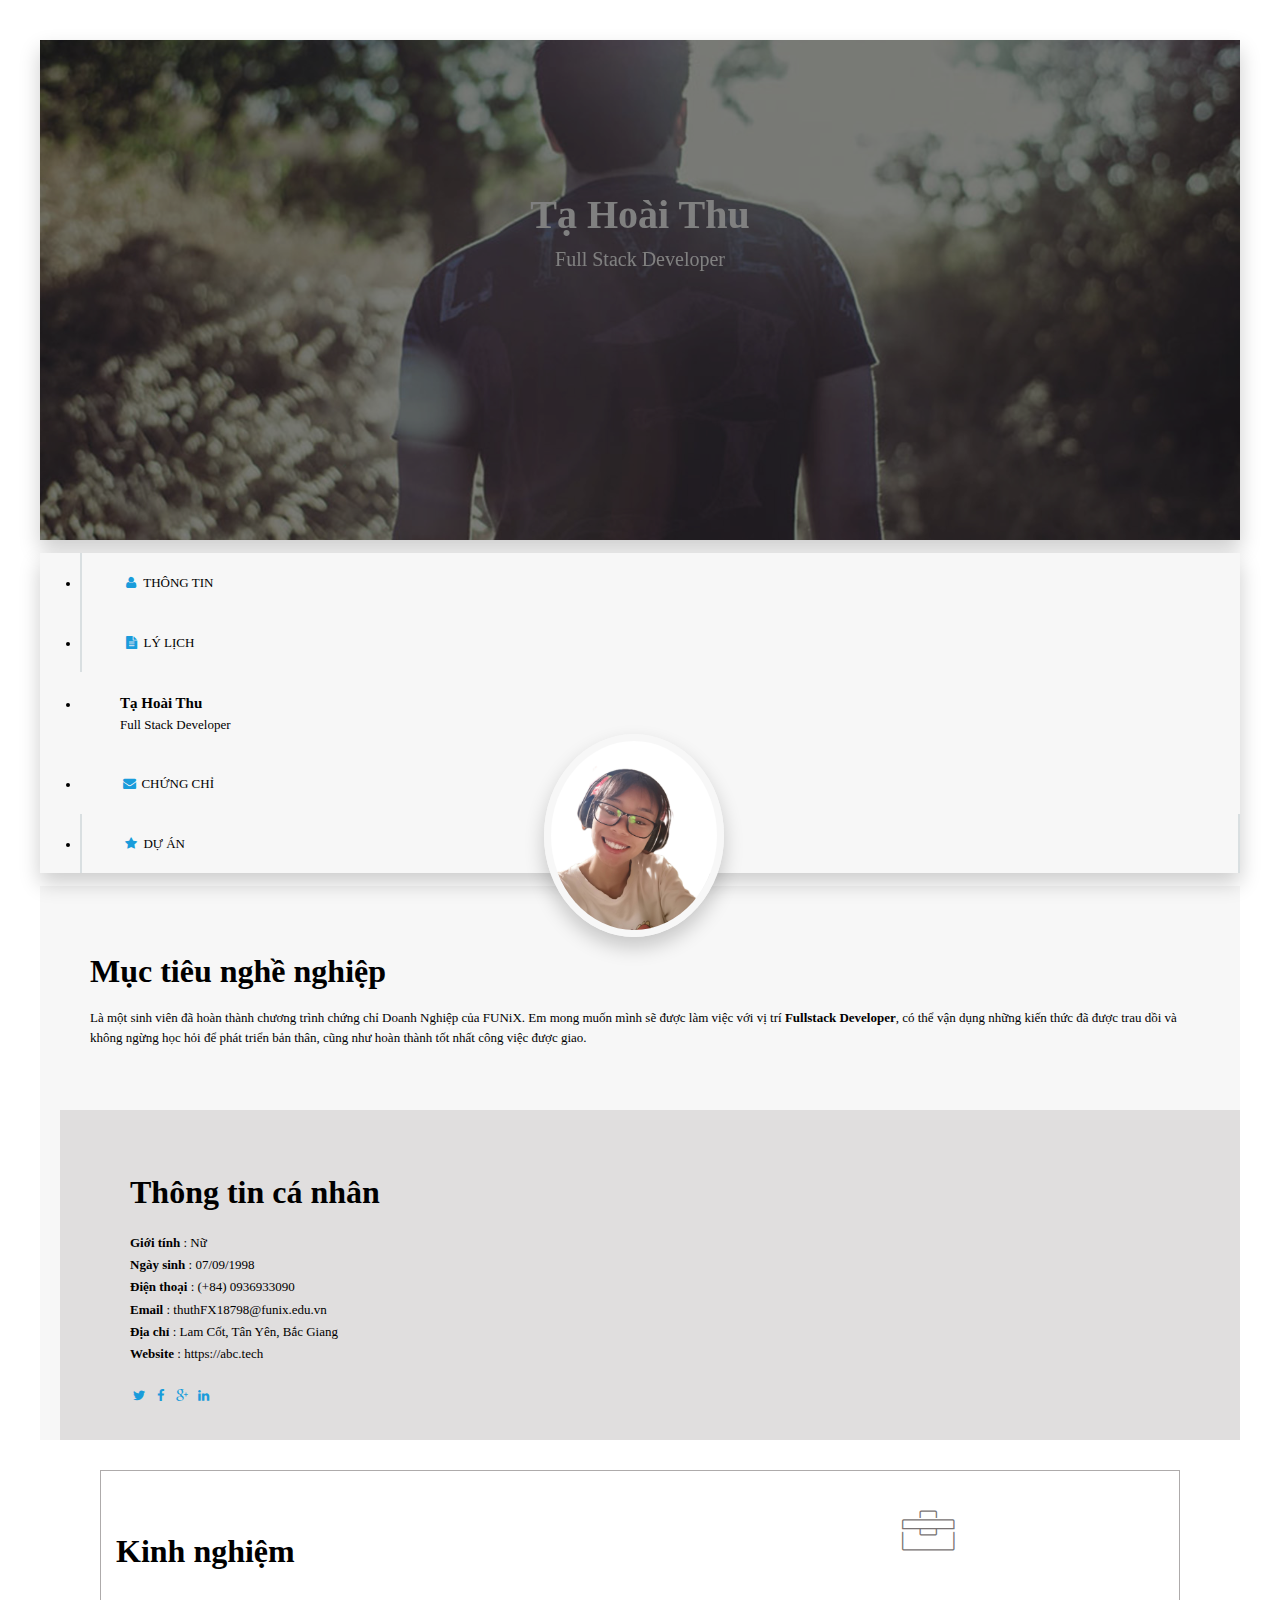
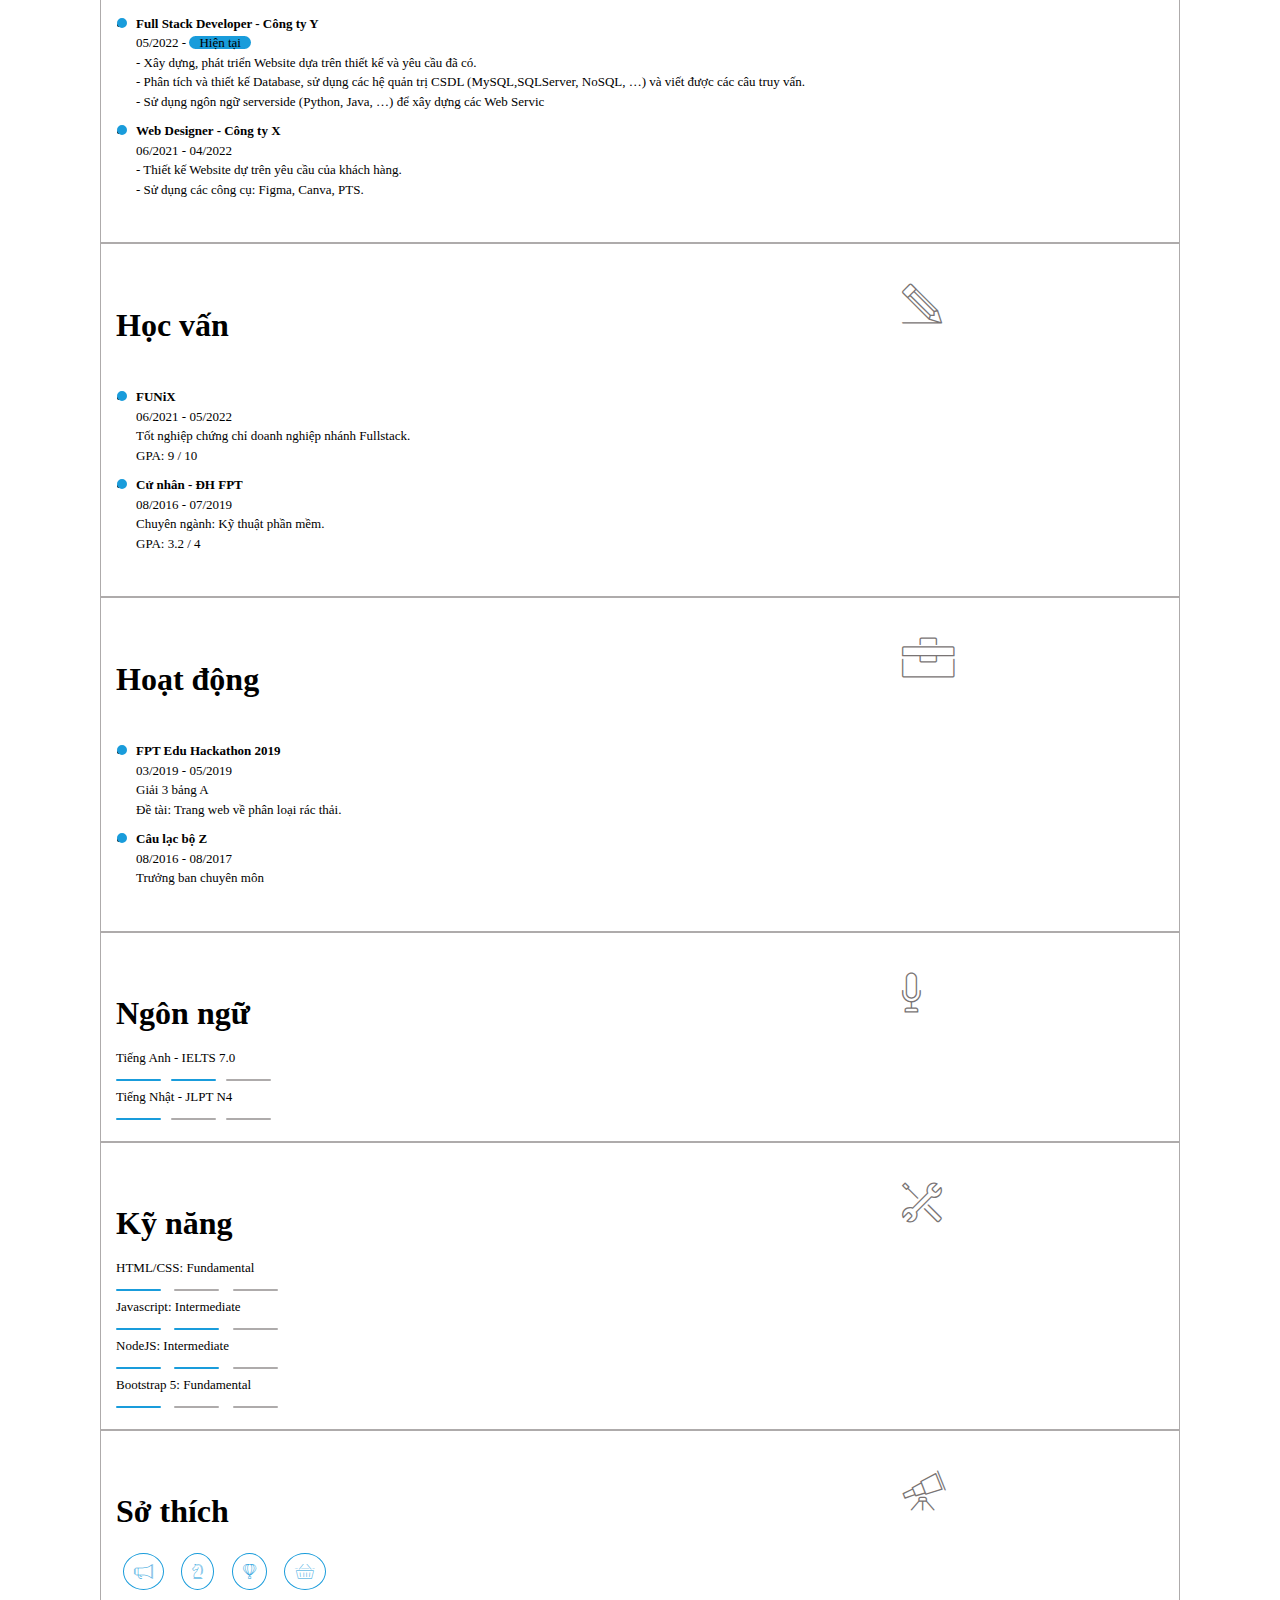
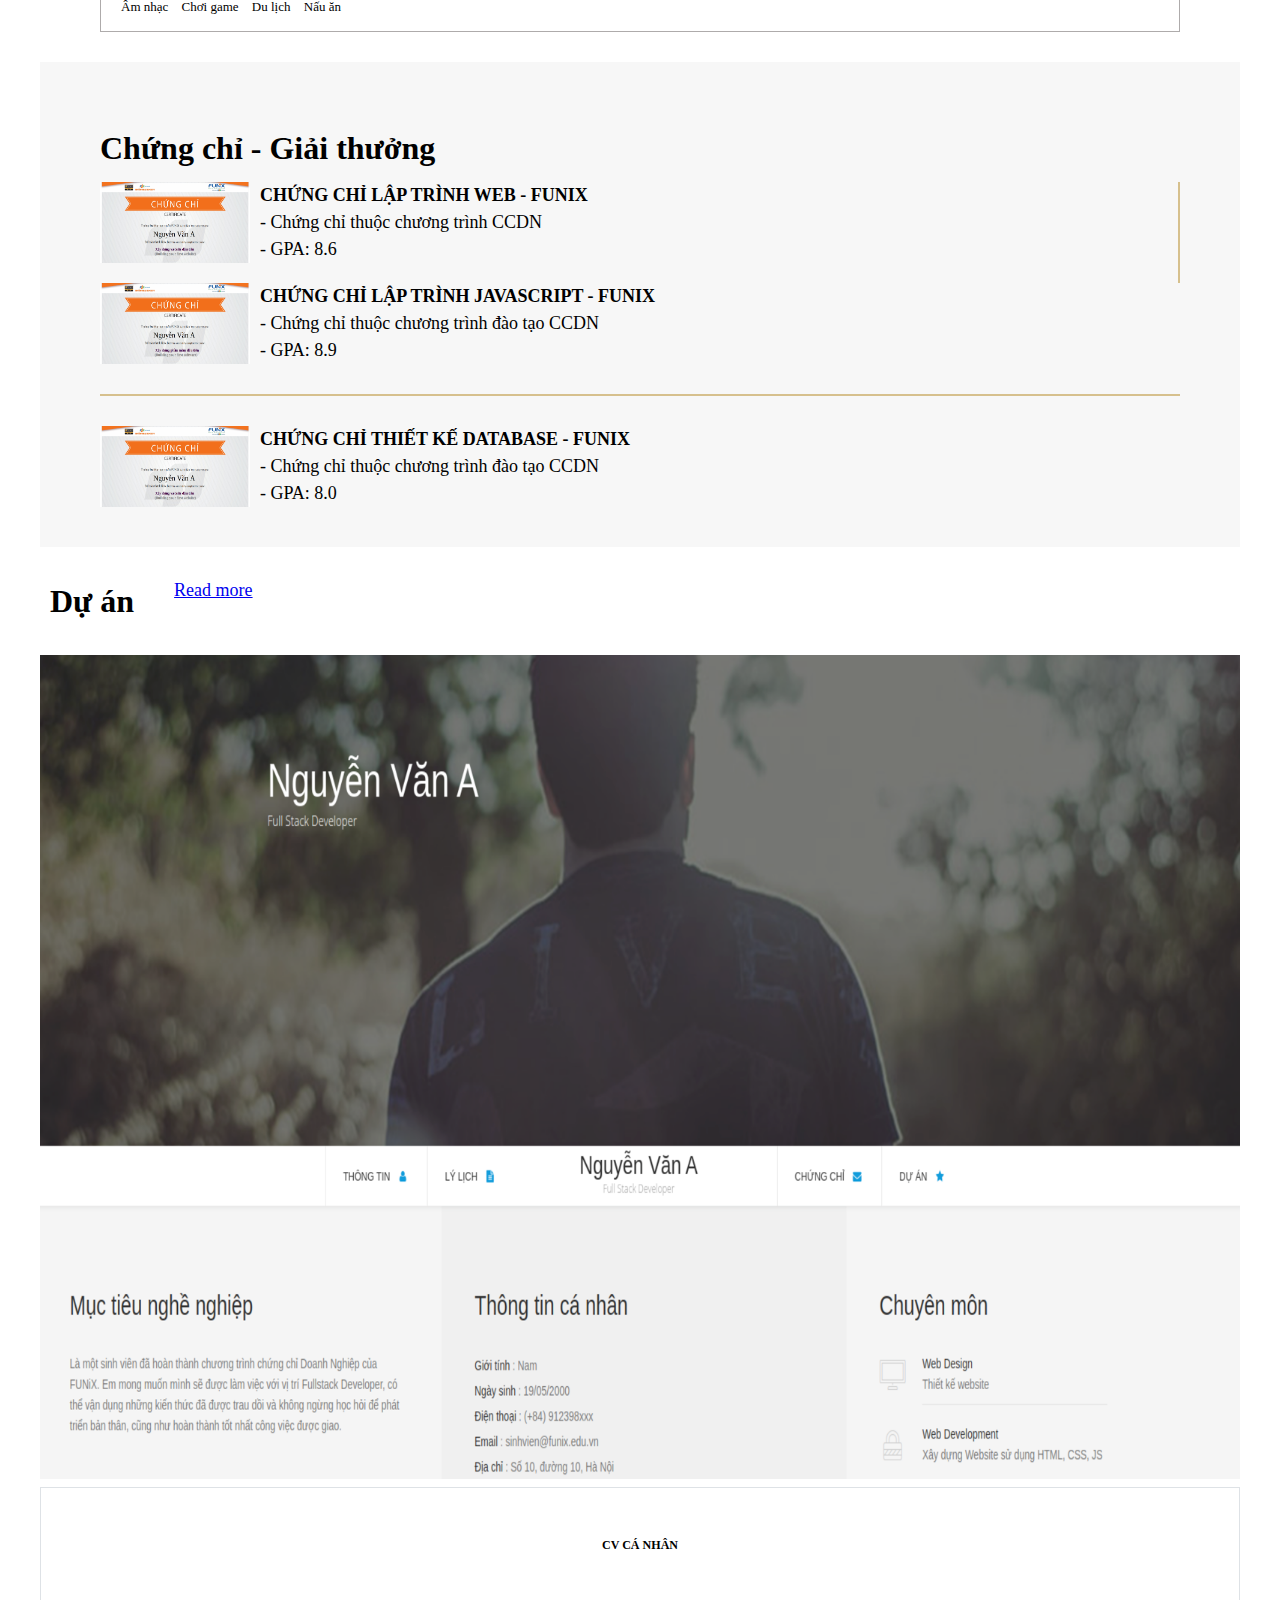
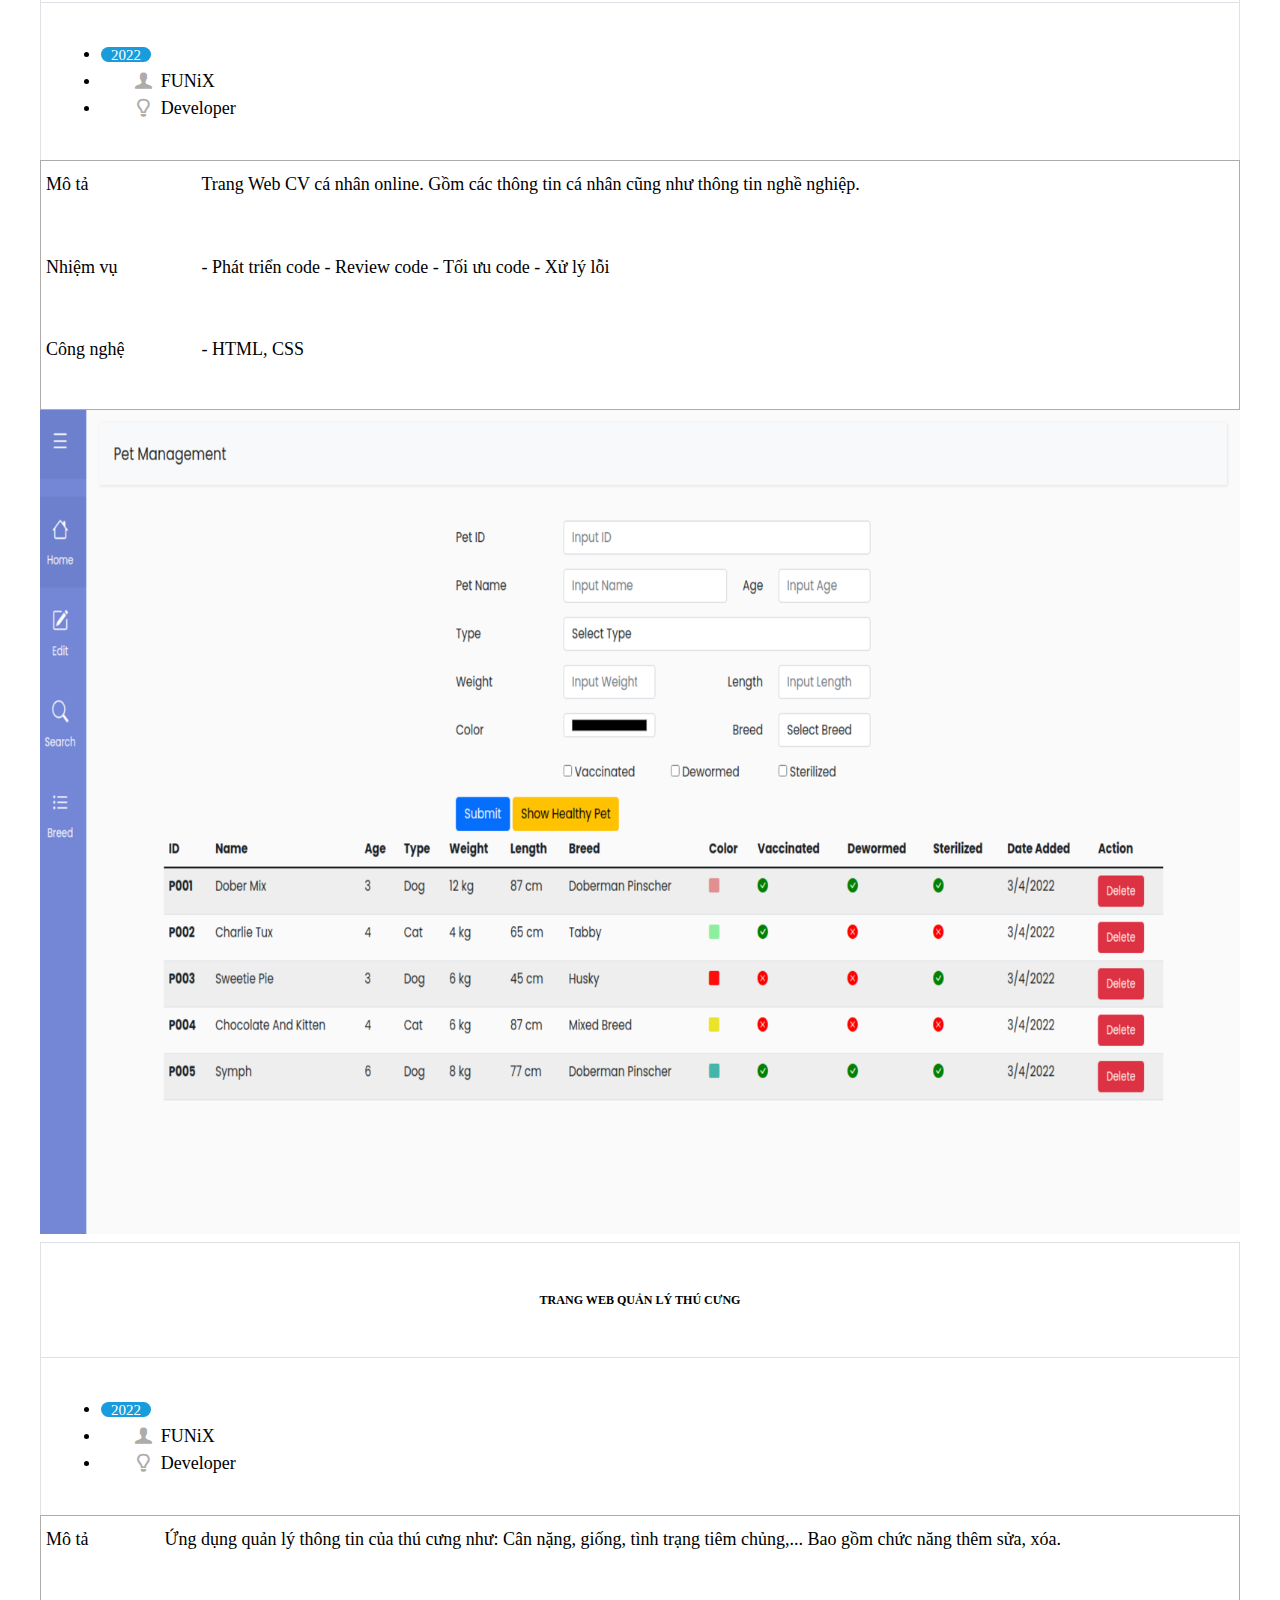
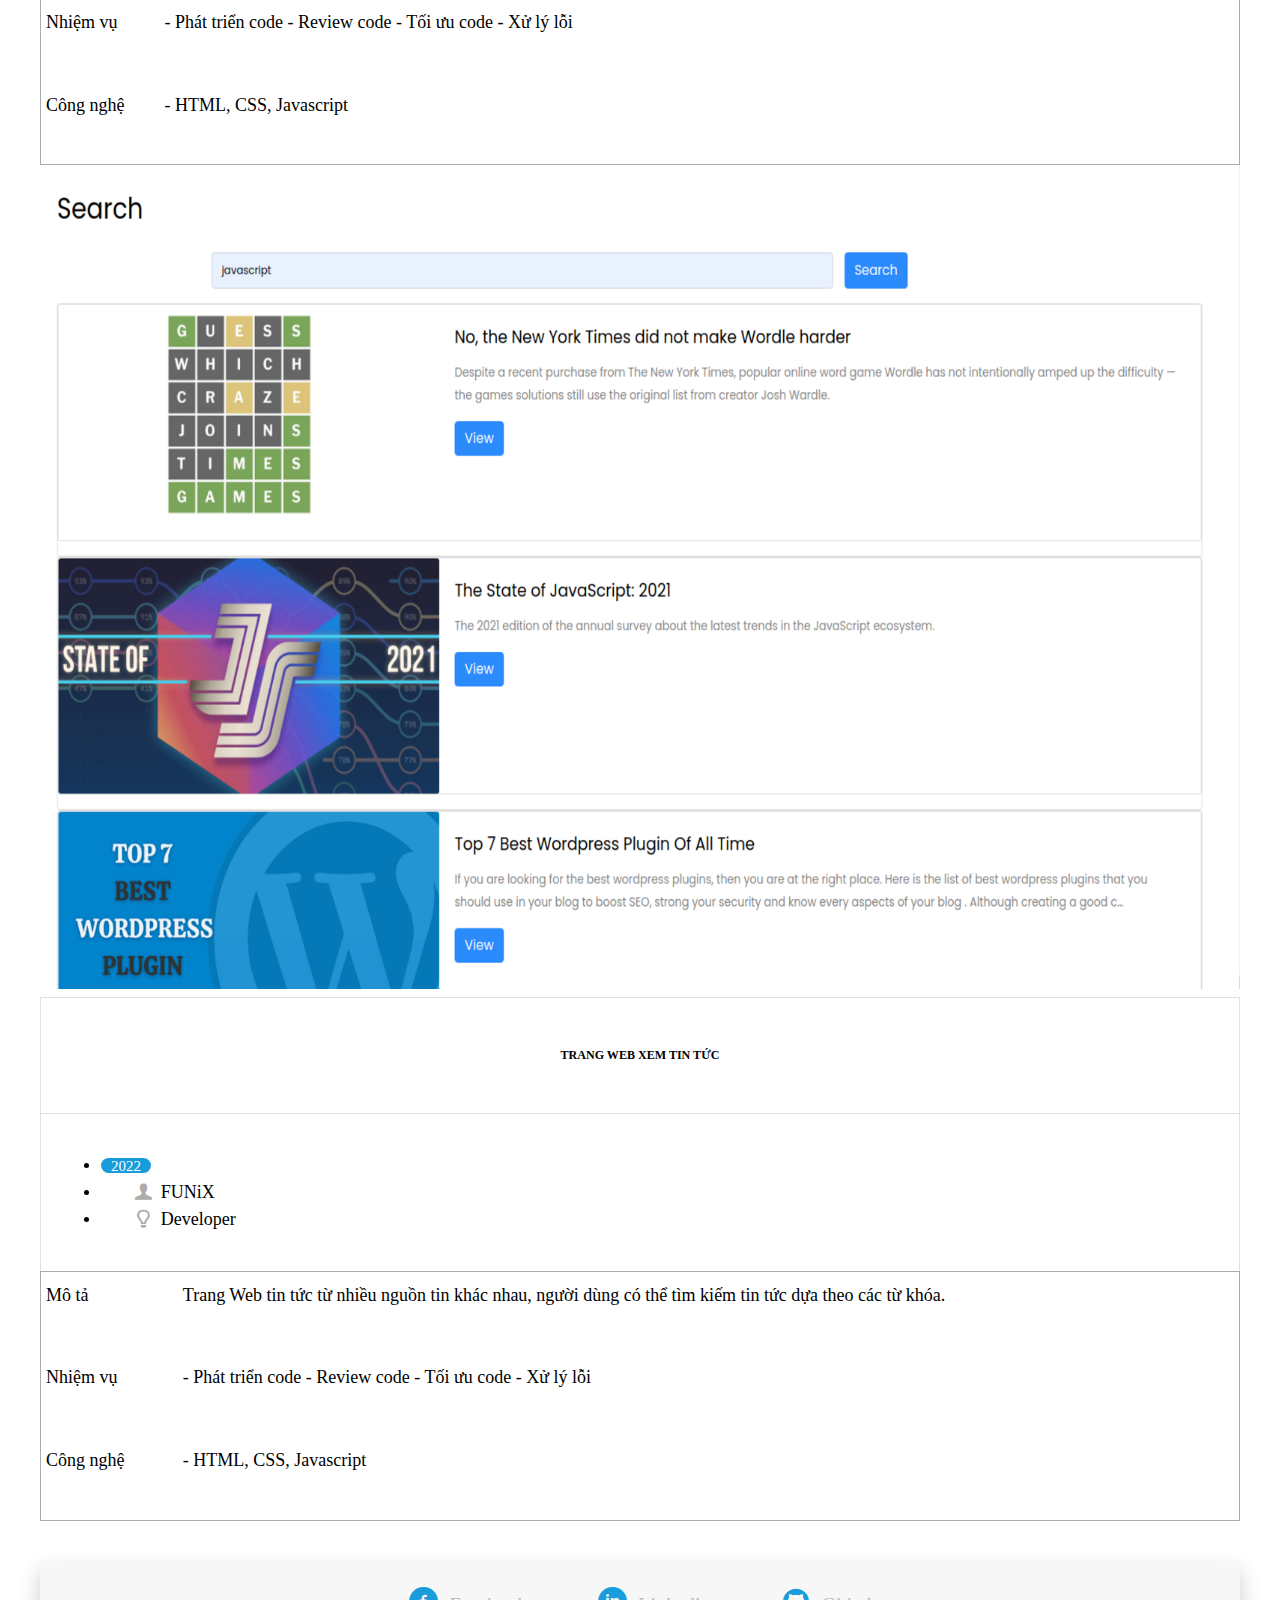
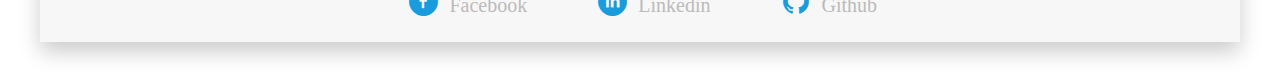
==== commit 48efd085: "upload source code" ====
--- a/index.html
+++ b/index.html
@@ -1,341 +1,448 @@
 <!DOCTYPE html>
 <html lang="en">
-<head>
-	<meta charset="UTF-8">
-	<meta http-equiv="X-UA-Compatible" content="IE=edge">
-	<meta name="viewport" content="width=device-width, initial-scale=1.0">
-	<link rel="stylesheet" href="./css/style.css">
-	<link rel="stylesheet" href="./css/font.css">
-	<title>Assignment 02</title>
-</head>
-<body>
-	<div id="banner" class="img-banner">
-		<div class="content-banner">
-			<h1 style="margin-bottom: 0;">Tạ Hoài Thu</h1>
-			<span>Full Stack Developer</span>
-		</div>
-	</div>
-
-	<section id="nav-bar"  class="bg-grey">
-		<nav class="container">
-			<img src="images/avt.jpg" alt="" class="avt">
-			<div class="nav-item">
-				<a href="#">Thông tin</a>
-				<i class="icon icon-user"></i>
-			</div>
-			<div class="nav-item">
-				<a href="#">Lý lịch</a>
-				<i class="icon icon-doc-text-inv"></i>
-			</div>
-			<div class="nav-item">
-				<h1 style="margin: 0; font-size: 15px;">Tạ Hoài Thu</h1>
-				<span>Full Stack Developer</span>
-			</div>
-			<div class="nav-item">
-				<a href="#">Chứng chỉ</a>
-				<i class="icon icon-mail-alt"></i>
-			</div>
-			<div class="nav-item">
-				<a href="#">Dự Án</a>
-				<i class="icon icon-star-1"></i>
-			</div>
-		</nav>
-	</section>	
-
-	<section id="about" class="bg-grey">
-		<div class="container">
-			<div id="target">
-				<h1 class="section-title">Mục tiêu nghề nghiệp</h1>
-				<p>
-					Là một sinh viên đã hoàn thành chương trình chứng chỉ Doanh
-					Nghiệp của FUNiX. Em mong muốn mình sẽ được làm việc với vị
-					trí <b>Fullstack Developer</b>, có thể vận dụng những kiến
-					thức đã được trau dồi và không ngừng học hỏi để phát triển
-					bản thân, cũng như hoàn thành tốt nhất công việc được giao.
-				</p>
-			</div>
-			<div id="personal-info">
-				<h1 class="section-title">Thông tin cá nhân</h1>
-				<ul class="mt-40-info">
-					<li><span><b>Giới tính</b></span> : Nữ</li>
-					<li><span><b>Ngày sinh</b></span> : 07/09/1998</li>
-					<li><span><b>Điện thoại</b></span> : (+84) 0936933090</li>
-					<li><span><b>Email</b></span> : thuthFX18798@funix.edu.vn</li>
-					<li><span><b>Địa chỉ</b></span> : Lam Cốt, Tân Yên, Bắc Giang</li>
-					<li><span><b>Website</b></span> : https://abc.tech</li>
-				</ul>
-				<div class="features-icon">
-					<i class="icon icon-twitter"></i>
-					<i class="icon icon-facebook"></i>
-					<i class="icon icon-gplus"></i>
-					<i class="icon icon-linkedin"></i>
-				</div>
-			</div>
-		</div>
-	</section>
-
-	<section id="job-info">
-		<div class="container">
-			<div class="experience">
-				<h1 class="section-title">Kinh nghiệm</h1>
-				<i class="box-icon ic-toolbox"></i>
-				<div class="layout-item">
-					<ul>		
-						<li><b>Full Stack Developer - Công ty Y</b> <br>
-							05/2022 - <span>Hiện tại</span> <br>
-							- Xây dựng, phát triển Website dựa trên thiết kế và yêu cầu đã có. <br>
-							- Phân tích và thiết kế Database, sử dụng các hệ quản trị CSDL 
-							(MySQL,SQLServer, NoSQL, …) và viết được các câu truy vấn. <br>
-							- Sử dụng ngôn ngữ serverside (Python, Java, …) để xây dựng các Web Servic
-						</li>
-						<li><b>Web Designer - Công ty X</b> <br>
-							06/2021 - 04/2022 <br>
-							- Thiết kế Website dự trên yêu cầu của khách hàng. <br>
-							- Sử dụng các công cụ: Figma, Canva, PTS.
-						</li>
-					</ul>
-				</div>
-			</div>
-
-			<div class="education">
-				<h1 class="section-title">Học vấn</h1>
-				<i class="box-icon ic-pencil"></i>
-				<div class="layout-item">
-					<ul>
-						<li>
-							<b>FUNiX </b><br>
-							06/2021 - 05/2022 <br>
-							Tốt nghiệp chứng chỉ doanh nghiệp nhánh Fullstack. <br>
-							GPA: 9 / 10
-						</li>
-						<li>
-							<b>Cử nhân - ĐH FPT </b><br>
-							08/2016 - 07/2019 <br>
-							Chuyên ngành: Kỹ thuật phần mềm. <br>
-							GPA: 3.2 / 4
-						</li>
-					</ul>
-				</div>
-			</div>
-
-			<div class="active">
-				<h1 class="section-title">Hoạt động</h1>
-				<i class="box-icon ic-toolbox"></i>
-				<div class="layout-item">
-					<ul>
-						<li>
-							<b>FPT Edu Hackathon 2019 </b><br>
-							03/2019 - 05/2019 <br>
-							Giải 3 bảng A <br>
-							Đề tài: Trang web về phân loại rác thải.
-						</li>
-						<li>
-							<b>Câu lạc bộ Z </b><br>
-							08/2016 - 08/2017 <br>
-							Trưởng ban chuyên môn
-						</li>
-					</ul>
-				</div>
-			</div>
-
-			<div class="hobby">
-				<h1 class="section-title">Sở thích</h1>
-				<i class="box-icon ic-telescope"></i>
-				<div class="list-hobby">
-					<div>
-						<i class="list-icon ic-megaphone"></i>
-						<i style="padding: 10px 15px;" class="list-icon ic-strategy"></i>
-						<i style="padding: 10px 15px;" class="list-icon ic-hotairballoon"></i>
-						<i class="list-icon ic-basket"></i>
-					</div>
-					<div>
-						<span>Âm nhạc</span>
-						<span>Chơi game</span>					
-						<span>Du lịch</span>
-						<span>Nấu ăn</span>
-					</div>
-				</div>
-			</div>
-
-			<div class="language">
-				<h1 class="section-title">Ngôn ngữ</h1>
-				<i class="box-icon ic-mic"></i>
-				<div class="layout-item">
-					<div class="language-item-1">
-						Tiếng Anh - IELTS 7.0 <br>
-						<span></span><span></span><span></span>
-					</div>
-					<div class="language-item-2">
-						Tiếng Nhật - JLPT N4 <br>
-						<span></span><span></span><span></span>
-					</div>
-				</div>
-			</div>
-
-			<div class="skill">
-				<h1 class="section-title">Kỹ năng</h1>
-				<i class="box-icon ic-tools-2"></i>
-				<div class="layout-item">
-					<div class="skill-item-1">
-						HTML/CSS: Fundamental <br>
-						<span></span> <span></span> <span></span>
-					</div>
-					<div class="skill-item-2">
-						Javascript: Intermediate <br>
-						<span></span> <span></span> <span></span>
-					</div>
-					<div class="skill-item-3">
-						NodeJS: Intermediate <br>
-						<span></span> <span></span> <span></span>
-					</div>
-					<div class="skill-item-4">
-						Bootstrap 5: Fundamental <br>
-						<span ></span> <span></span> <span></span>
-					</div>
-				</div>
-			</div>	
-		</div>
-	</section>
-
-	<section id="certificate" class="bg-grey">
-		<div class="container">
-			<h1 class="section-title">
-				Chứng chỉ - Giải thưởng
-			</h1>
-			<div class="layout-img">
-				<div class="layout-border">
-					<div class="layout-content">
-						<img src="images/Cert_DBI.png" alt="">
-						<div style="margin-left: 20px; margin-bottom: 20px;">
-						<b>CHỨNG CHỈ LẬP TRÌNH WEB - FUNIX</b> <br>
-						- Chứng chỉ thuộc chương trình CCDN <br>
-						- GPA: 8.6</div>
-					</div>
-					<div class="layout-content"> 
-						<img src="images/Cert_PRF.png" alt="">
-						<div style="margin-left: 20px;">
-						<b>CHỨNG CHỈ LẬP TRÌNH JAVASCRIPT - FUNIX</b> <br>
-						- Chứng chỉ thuộc chương trình đào tạo CCDN <br>
-						- GPA: 8.9 </div>
-					</div>
-				</div>
-				<div id="border" class="layout-content">
-					<img src="images/Cert_WEB.png" alt="">
-					<div style="margin-left: 20px;">
-					<b>CHỨNG CHỈ THIẾT KẾ DATABASE - FUNIX</b> <br>
-					- Chứng chỉ thuộc chương trình đào tạo CCDN <br>
-					- GPA: 8.0</div>
-				</div>
-			</div>
-		</div>
-	</section>
-
-	<section id="project">
-		<div class="container">
-			<h1 class="section-title">Dự án</h1>
-			<div class="project-list">
-				<div class="project-item">
-					<img src="images/project_1.png" alt="Cv cá nhân">
-					<div class="project-title">CV CÁ NHÂN</div>
-					<div class="project-content">
-						<span>2022</span>
-						<i class="project-icon icon-user-1"></i>
-						FUNiX 
-						<i class="project-icon icon-lamp"></i>
-						Developer 
-					</div>
-					<table>
-						<tr>
-							<td>Mô tả</td>
-							<td>Trang Web CV cá nhân online.
-							 Gồm các thông tin cá nhân cũng như thông tin nghề nghiệp.
-							</td>
-						</tr>
-						<tr>
-							<td>Nhiệm vụ</td>
-							<td>- Phát triển code - Review code - Tối ưu code - Xử lý lỗi</td>
-						</tr>
-						<tr>
-							<td>Công nghệ</td>
-							<td>- HTML, CSS</td>
-						</tr>
-					</table>
-				</div>
-				<div class="project-item">
-					<img src="images/project_2.png" alt="Web thú cưng">
-					<div class="project-title">TRANG WEB QUẢN LÝ THÚ CƯNG</div>
-					<div class="project-content">
-						<span>2022</span>
-						<i class="project-icon icon-user-1"></i>
-						FUNiX 
-						<i class="project-icon icon-lamp"></i>
-						Developer 
-					</div>
-					<table>
-						<tr>
-							<td>Mô tả</td>
-							<td>Ứng dụng quản lý thông tin của thú cưng như: Cân nặng, giống, tình trạng tiêm chủng,...
-								Bao gồm chưc năng thêm sửa, xóa.
-							</td>
-						</tr>
-						<tr>
-							<td>Nhiệm vụ</td>
-							<td>- Phát triển code - Review code - Tối ưu code - Xử lý lỗi</td>
-						</tr>
-						<tr>
-							<td>Công nghệ</td>
-							<td>- HTML, CSS, Javascript</td>
-						</tr>
-					</table>
-				</div>
-				<div class="project-item">
-					<img src="images/project_3.png" alt="Web tin tức">
-					<div class="project-title">TRANG WEB XEM TIN TỨC</div>
-					<div class="project-content">
-						<span>2022</span>
-						<i class="project-icon icon-user-1"></i>
-						FUNiX 
-						<i class="project-icon icon-lamp"></i>
-						Developer 
-					</div>
-					<table>
-						<tr>
-							<td>Mô tả</td>
-							<td>Trang Web tin tức từ nhiều nguồn tin khác nhau,
-								người dùng có thể tìm kiếm tin tức dựa theo các từ khóa.
-							</td>
-						</tr>
-						<tr>
-							<td>Nhiệm vụ</td>
-							<td>- Phát triển code - Review code - Tối ưu code - Xử lý lỗi</td>
-						</tr>
-						<tr>
-							<td>Công nghệ</td>
-							<td>- HTML, CSS, Javascript</td>
-						</tr>
-					</table>
-				</div>
-			</div>
-		</div>
-	</section>
-
-	<section id="footer" class="bg-grey">
-		<div class="container">
-			<ul>
-				<li>
-					<i class="footer-icon icon-facebook-circled"></i>
-					<a href="https://www.facebook.com/Ta.Hoai.Thu.07.09" target="_blank"> Facebook</a>
-				</li>
-				<li>
-					<i class="footer-icon icon-linkedin-circled"></i>
-					<a href="https://www.linkedin.com/in/nobi-mon-162a9824a/" target="_blank"> Linkedin</a>
-				</li>
-				<li> 
-					<i class="footer-icon icon-github-circled"></i>
-					<a href="https://github.com/Schrodinger21" target="_blank">Github</a>
-				</li>
-			</ul>
-		</div>
-	</section>
-</body>
-</html>+  <head>
+    <meta charset="UTF-8" />
+    <meta http-equiv="X-UA-Compatible" content="IE=edge" />
+    <meta name="viewport" content="width=device-width, initial-scale=1.0" />
+    <link
+      href="https://cdn.jsdelivr.net/npm/bootstrap@5.0.2/dist/css/bootstrap.min.css"
+      rel="stylesheet"
+      integrity="sha384-EVSTQN3/azprG1Anm3QDgpJLIm9Nao0Yz1ztcQTwFspd3yD65VohhpuuCOmLASjC"
+      crossorigin="anonymous"
+    />
+    <link rel="stylesheet" href="./css/laptop.css" />
+    <link rel="stylesheet" href="./css/tablet.css" />
+    <link rel="stylesheet" href="./css/moble.css" />
+    <link rel="stylesheet" href="./css/font.css" />
+    <title>Assignment 03 Digital CV</title>
+  </head>
+  <body>
+    <!-- BANNER -->
+    <div id="banner" class="img-banner">
+      <div class="content-banner">
+        <h1 style="margin-bottom: 0">Tạ Hoài Thu</h1>
+        <span>Full Stack Developer</span>
+      </div>
+    </div>
+    <!-- END BANNER -->
+
+    <!-- NAVBAR -->
+    <section id="nav-bar" class="bg-grey">
+      <nav class="nav.navbar.navbar-expand-lg">
+        <div class="container-fluid">
+          <img src="images/avt.jpg" alt="" class="avt img-fluid" />
+          <ul class="nav justify-content-center">
+            <li class="nav-item">
+              <a href="#" class="nav-link"
+                ><td><i class="icon icon-user"></i></td>
+                Thông tin</a
+              >
+            </li>
+            <li class="nav-item">
+              <a href="#" class="nav-link"
+                ><td><i class="icon icon-doc-text-inv"></i></td>
+                Lý lịch</a
+              >
+            </li>
+            <li class="nav-item">
+              <h1 style="margin: 0; font-size: 15px">Tạ Hoài Thu</h1>
+              <span>Full Stack Developer</span>
+            </li>
+            <li class="nav-item">
+              <a href="#" class="nav-link"
+                ><td><i class="icon icon-mail-alt"></i></td>
+                Chứng chỉ</a
+              >
+            </li>
+            <li class="nav-item">
+              <a href="#" class="nav-link"
+                ><td><i class="icon icon-star-1"></i></td>
+                Dự Án</a
+              >
+            </li>
+          </ul>
+        </div>
+      </nav>
+    </section>
+    <!-- END NAVBAR -->
+
+    <!-- INFOR -->
+    <section id="about" class="bg-grey">
+      <div class="container-fluid">
+        <div class="row">
+          <div id="target" class="col-md">
+            <h1 class="section-title">Mục tiêu nghề nghiệp</h1>
+            <p>
+              Là một sinh viên đã hoàn thành chương trình chứng chỉ Doanh Nghiệp
+              của FUNiX. Em mong muốn mình sẽ được làm việc với vị trí
+              <b>Fullstack Developer</b>, có thể vận dụng những kiến thức đã
+              được trau dồi và không ngừng học hỏi để phát triển bản thân, cũng
+              như hoàn thành tốt nhất công việc được giao.
+            </p>
+          </div>
+          <div id="personal-info" class="col-md">
+            <h1 class="section-title">Thông tin cá nhân</h1>
+            <ul class="mt-40-info">
+              <li>
+                <span><b>Giới tính</b></span> : Nữ
+              </li>
+              <li>
+                <span><b>Ngày sinh</b></span> : 07/09/1998
+              </li>
+              <li>
+                <span><b>Điện thoại</b></span> : (+84) 0936933090
+              </li>
+              <li>
+                <span><b>Email</b></span> : thuthFX18798@funix.edu.vn
+              </li>
+              <li>
+                <span><b>Địa chỉ</b></span> : Lam Cốt, Tân Yên, Bắc Giang
+              </li>
+              <li>
+                <span><b>Website</b></span> : https://abc.tech
+              </li>
+            </ul>
+            <div class="features-icon">
+              <i class="icon icon-twitter"></i>
+              <i class="icon icon-facebook"></i>
+              <i class="icon icon-gplus"></i>
+              <i class="icon icon-linkedin"></i>
+            </div>
+          </div>
+        </div>
+      </div>
+    </section>
+    <!-- END INFO -->
+
+    <!-- JOB-INFO -->
+    <section id="job-info">
+      <div class="container-fluid">
+        <div class="row g-3">
+          <div class="col-lg-4 col-md-6 px-2">
+            <div class="experience">
+              <h1 class="section-title">Kinh nghiệm</h1>
+              <i class="box-icon ic-toolbox"></i>
+              <div class="layout-item">
+                <ul>
+                  <li>
+                    <b>Full Stack Developer - Công ty Y</b> <br />
+                    05/2022 - <span>Hiện tại</span> <br />
+                    - Xây dựng, phát triển Website dựa trên thiết kế và yêu cầu
+                    đã có. <br />
+                    - Phân tích và thiết kế Database, sử dụng các hệ quản trị
+                    CSDL (MySQL,SQLServer, NoSQL, …) và viết được các câu truy
+                    vấn.
+                    <br />
+                    - Sử dụng ngôn ngữ serverside (Python, Java, …) để xây dựng
+                    các Web Servic
+                  </li>
+                  <li>
+                    <b>Web Designer - Công ty X</b> <br />
+                    06/2021 - 04/2022 <br />
+                    - Thiết kế Website dự trên yêu cầu của khách hàng. <br />
+                    - Sử dụng các công cụ: Figma, Canva, PTS.
+                  </li>
+                </ul>
+              </div>
+            </div>
+          </div>
+
+          <div class="col-lg-4 col-md-6 px-2">
+            <div class="education">
+              <h1 class="section-title">Học vấn</h1>
+              <i class="box-icon ic-pencil"></i>
+              <div class="layout-item">
+                <ul>
+                  <li>
+                    <b>FUNiX </b><br />
+                    06/2021 - 05/2022 <br />
+                    Tốt nghiệp chứng chỉ doanh nghiệp nhánh Fullstack. <br />
+                    GPA: 9 / 10
+                  </li>
+                  <li>
+                    <b>Cử nhân - ĐH FPT </b><br />
+                    08/2016 - 07/2019 <br />
+                    Chuyên ngành: Kỹ thuật phần mềm. <br />
+                    GPA: 3.2 / 4
+                  </li>
+                </ul>
+              </div>
+            </div>
+          </div>
+          <!-- Vậy nhé em. -->
+          <div class="col-lg-4 col-md-6 px-2">
+            <div class="active">
+              <h1 class="section-title">Hoạt động</h1>
+              <i class="box-icon ic-toolbox"></i>
+              <div class="layout-item">
+                <ul>
+                  <li>
+                    <b>FPT Edu Hackathon 2019 </b><br />
+                    03/2019 - 05/2019 <br />
+                    Giải 3 bảng A <br />
+                    Đề tài: Trang web về phân loại rác thải.
+                  </li>
+                  <li>
+                    <b>Câu lạc bộ Z </b><br />
+                    08/2016 - 08/2017 <br />
+                    Trưởng ban chuyên môn
+                  </li>
+                </ul>
+              </div>
+            </div>
+          </div>
+
+          <div class="col-lg-4 col-md-6 px-2">
+            <div class="language">
+              <h1 class="section-title">Ngôn ngữ</h1>
+              <i class="box-icon ic-mic"></i>
+              <div class="layout-item">
+                <div class="language-item-1">
+                  Tiếng Anh - IELTS 7.0 <br />
+                  <span></span><span></span><span></span>
+                </div>
+                <div class="language-item-2">
+                  Tiếng Nhật - JLPT N4 <br />
+                  <span></span><span></span><span></span>
+                </div>
+              </div>
+            </div>
+          </div>
+
+          <div class="col-lg-4 col-md-6 px-2">
+            <div class="skill">
+              <h1 class="section-title">Kỹ năng</h1>
+              <i class="box-icon ic-tools-2"></i>
+              <div class="layout-item">
+                <div class="skill-item-1">
+                  HTML/CSS: Fundamental <br />
+                  <span></span> <span></span> <span></span>
+                </div>
+                <div class="skill-item-2">
+                  Javascript: Intermediate <br />
+                  <span></span> <span></span> <span></span>
+                </div>
+                <div class="skill-item-3">
+                  NodeJS: Intermediate <br />
+                  <span></span> <span></span> <span></span>
+                </div>
+                <div class="skill-item-4">
+                  Bootstrap 5: Fundamental <br />
+                  <span></span> <span></span> <span></span>
+                </div>
+              </div>
+            </div>
+          </div>
+
+          <div class="col-lg-4 col-md-6 px-2">
+            <div class="hobby">
+              <h1 class="section-title">Sở thích</h1>
+              <i class="box-icon ic-telescope"></i>
+              <div class="list-hobby">
+                <div>
+                  <i class="list-icon ic-megaphone"></i>
+                  <i class="list-icon ic-strategy"></i>
+                  <i class="list-icon ic-hotairballoon"></i>
+                  <i class="list-icon ic-basket"></i>
+                </div>
+                <div>
+                  <span>Âm nhạc</span>
+                  <span>Chơi game</span>
+                  <span>Du lịch</span>
+                  <span>Nấu ăn</span>
+                </div>
+              </div>
+            </div>
+          </div>
+        </div>
+      </div>
+    </section>
+    <!-- END JOB-INFOR -->
+
+    <!-- CERTIFICATE -->
+    <section id="certificate" class="bg-grey">
+      <div class="container-fluid">
+        <h1 class="section-title">Chứng chỉ - Giải thưởng</h1>
+        <div class="row">
+          <div class="col-md-6 px-2">
+            <div id="layout-border" class="layout-content">
+              <img src="images/Cert_DBI.png" alt="" />
+              <div class="content-item">
+                <b>CHỨNG CHỈ LẬP TRÌNH WEB - FUNIX</b> <br />
+                - Chứng chỉ thuộc chương trình CCDN <br />
+                - GPA: 8.6
+              </div>
+            </div>
+          </div>
+          <div class="col-md-6">
+            <div class="layout-content">
+              <img src="images/Cert_PRF.png" alt="" />
+              <div class="content-item">
+                <b>CHỨNG CHỈ LẬP TRÌNH JAVASCRIPT - FUNIX</b> <br />
+                - Chứng chỉ thuộc chương trình đào tạo CCDN <br />
+                - GPA: 8.9
+              </div>
+            </div>
+          </div>
+          <div class="col-md">
+            <div id="border" class="layout-content">
+              <img src="images/Cert_WEB.png" alt="" />
+              <div class="content-item">
+                <b>CHỨNG CHỈ THIẾT KẾ DATABASE - FUNIX</b> <br />
+                - Chứng chỉ thuộc chương trình đào tạo CCDN <br />
+                - GPA: 8.0
+              </div>
+            </div>
+          </div>
+        </div>
+      </div>
+    </section>
+    <!-- END CERTIFICATE -->
+
+    <!-- PROJECT -->
+    <section id="project">
+      <div class="container">
+        <div class="read-more">
+          <h1 class="section-title">Dự án</h1>
+          <a class="btn btn-primary" href="digital-cv.html" role="button"
+            >Read more</a
+          >
+        </div>
+        <div class="project-list row">
+          <div class="project-item col-md-4">
+            <img src="images/project_1.png" alt="Cv cá nhân" />
+            <div class="project-title">
+              <h6 class="title-text">CV CÁ NHÂN</h6>
+            </div>
+            <div class="project-content">
+              <ul class="nav">
+                <li><span>2022</span></li>
+                <li><i class="project-icon icon-user-1"></i> FUNiX</li>
+                <li><i class="project-icon icon-lamp"></i> Developer</li>
+              </ul>
+            </div>
+            <table class="table">
+              <tr>
+                <td>Mô tả</td>
+                <td>
+                  Trang Web CV cá nhân online. Gồm các thông tin cá nhân cũng
+                  như thông tin nghề nghiệp.
+                </td>
+              </tr>
+              <tr>
+                <td>Nhiệm vụ</td>
+                <td>
+                  - Phát triển code - Review code - Tối ưu code - Xử lý lỗi
+                </td>
+              </tr>
+              <tr>
+                <td>Công nghệ</td>
+                <td>- HTML, CSS</td>
+              </tr>
+            </table>
+          </div>
+
+          <div class="project-item col-md-4">
+            <img src="images/project_2.png" alt="Web thú cưng" />
+            <div class="project-title">
+              <h6>TRANG WEB QUẢN LÝ THÚ CƯNG</h6>
+            </div>
+            <div class="project-content">
+              <ul class="nav">
+                <li><span>2022</span></li>
+                <li><i class="project-icon icon-user-1"></i> FUNiX</li>
+                <li><i class="project-icon icon-lamp"></i> Developer</li>
+              </ul>
+            </div>
+            <table class="table">
+              <tr>
+                <td>Mô tả</td>
+                <td>
+                  Ứng dụng quản lý thông tin của thú cưng như: Cân nặng, giống,
+                  tình trạng tiêm chủng,... Bao gồm chức năng thêm sửa, xóa.
+                </td>
+              </tr>
+              <tr>
+                <td>Nhiệm vụ</td>
+                <td>
+                  - Phát triển code - Review code - Tối ưu code - Xử lý lỗi
+                </td>
+              </tr>
+              <tr>
+                <td>Công nghệ</td>
+                <td>- HTML, CSS, Javascript</td>
+              </tr>
+            </table>
+          </div>
+
+          <div class="project-item col-md-4">
+            <img src="images/project_3.png" alt="Web tin tức" />
+            <div class="project-title">
+              <h6>TRANG WEB XEM TIN TỨC</h6>
+            </div>
+            <div class="project-content">
+              <ul class="nav">
+                <li><span>2022</span></li>
+                <li><i class="project-icon icon-user-1"></i> FUNiX</li>
+                <li><i class="project-icon icon-lamp"></i> Developer</li>
+              </ul>
+            </div>
+            <table class="table">
+              <tr>
+                <td>Mô tả</td>
+                <td>
+                  Trang Web tin tức từ nhiều nguồn tin khác nhau, người dùng có
+                  thể tìm kiếm tin tức dựa theo các từ khóa.
+                </td>
+              </tr>
+              <tr>
+                <td>Nhiệm vụ</td>
+                <td>
+                  - Phát triển code - Review code - Tối ưu code - Xử lý lỗi
+                </td>
+              </tr>
+              <tr>
+                <td>Công nghệ</td>
+                <td>- HTML, CSS, Javascript</td>
+              </tr>
+            </table>
+          </div>
+        </div>
+      </div>
+    </section>
+    <!-- END PROJECT -->
+
+    <!-- FOOTER -->
+    <section id="footer" class="bg-grey">
+      <div class="container">
+        <ul>
+          <li>
+            <i class="footer-icon icon-facebook-circled"></i>
+            <a
+              href="https://www.facebook.com/Ta.Hoai.Thu.07.09"
+              target="_blank"
+            >
+              Facebook</a
+            >
+          </li>
+          <li>
+            <i class="footer-icon icon-linkedin-circled"></i>
+            <a
+              href="https://www.linkedin.com/in/nobi-mon-162a9824a/"
+              target="_blank"
+            >
+              Linkedin</a
+            >
+          </li>
+          <li>
+            <i class="footer-icon icon-github-circled"></i>
+            <a href="https://github.com/Schrodinger21" target="_blank"
+              >Github</a
+            >
+          </li>
+        </ul>
+      </div>
+    </section>
+    <!-- END FOOTER -->
+  </body>
+</html>
--- a/css/laptop.css
+++ b/css/laptop.css
@@ -0,0 +1,402 @@
+@media screen and (min-width: 64em) {
+  * {
+    box-sizing: border-box;
+  }
+
+  body {
+    font-family: "fontello";
+    font-weight: normal;
+    font-style: normal;
+    line-height: 1.5;
+    margin: 40px;
+    max-width: 100%;
+    font-size: 18px;
+  }
+
+  .bg-grey {
+    background: #f7f7f7;
+  }
+
+  section > .container {
+    width: auto;
+    margin: auto;
+    display: block;
+    display: grid;
+  }
+  .section-title {
+    font-size: 32px;
+    padding-top: 20px;
+    margin-bottom: 10px;
+  }
+
+  /* Css header banner */
+  #banner {
+    background-image: url(../images/banner.jpg);
+    width: 100%;
+    height: 500px;
+    background-size: cover;
+    filter: brightness(50%);
+    box-shadow: 0 10px 20px 0 rgba(0, 0, 0, 0.2);
+  }
+
+  .img-banner {
+    display: block;
+    position: relative;
+  }
+  .content-banner {
+    position: absolute;
+    top: 35%;
+    left: 50%;
+    transform: translate(-50%, -50%);
+    text-align: center;
+    font-size: 20px;
+    color: white;
+  }
+
+  /* Css nav-bar */
+  #nav-bar {
+    display: block;
+    font-size: 13px;
+    position: relative;
+    box-shadow: 0 10px 20px 0 rgba(0, 0, 0, 0.2);
+  }
+  #nav-bar a:link,
+  a:visited {
+    text-decoration: none;
+    text-transform: uppercase;
+    color: black;
+  }
+
+  #nav-bar a:hover,
+  a:active {
+    cursor: pointer;
+    color: #199cdb;
+  }
+
+  #nav-bar > .container {
+    padding: 0 30px;
+  }
+
+  .nav-item {
+    padding: 20px 40px;
+    border-left: 2px solid #d9dfe1;
+  }
+  .nav-item:nth-last-of-type(2) {
+    border: none;
+  }
+  .nav-item:nth-last-of-type(3) {
+    border: none;
+  }
+  .nav-item:last-of-type {
+    border-right: 2px solid #d9dfe1;
+  }
+  /* Phần nâng cao */
+  .avt {
+    width: 15%;
+    border-radius: 50%;
+    border: 7px solid #f7f7f7;
+    position: absolute;
+    bottom: -20%;
+    right: 43%;
+    box-shadow: 0 10px 20px 0 rgba(0, 0, 0, 0.2);
+  }
+
+  /* Css thông tin cá nhân */
+  #about > .container {
+    /* grid-template-columns: 1fr 1fr; */
+    margin-top: 10px;
+    box-shadow: 0 10px 20px 0 rgba(0, 0, 0, 0.2);
+  }
+  #target {
+    padding: 20px;
+    margin-bottom: 30px;
+    margin-left: 30px;
+    margin-right: 30px;
+    font-size: 13px;
+  }
+  #personal-info {
+    background-color: #e0dede;
+    padding: 13px 70px;
+    margin-left: 20px;
+    font-size: 13px;
+    line-height: 1.7;
+  }
+  .mt-40-info {
+    list-style-type: none;
+    padding-left: 0;
+    margin-bottom: 20px;
+  }
+
+  .features-icon {
+    margin-bottom: 20px;
+  }
+
+  .icon {
+    color: #199cdb;
+  }
+
+  /* Thông tin nghề nghiệp */
+  #job-info > .container-fluid {
+    padding: 0 60px;
+    margin: 30px 0;
+  }
+
+  .box-icon {
+    font-size: 40px;
+    margin-top: 25px;
+    color: #797474;
+  }
+
+  .layout-item {
+    grid-column: 1/3;
+    grid-row: 2/3;
+  }
+  /* EXPERIENCE */
+  .experience {
+    border: 1px solid #aeabab;
+    display: grid;
+    grid-template-columns: 75% 25%;
+    grid-template-rows: 100px auto;
+    font-size: 13px;
+    padding: 15px;
+  }
+  .layout-item span {
+    border-radius: 30px;
+    background-color: #199cdb;
+    padding: 0 10px;
+  }
+  /* EDUCATION */
+  .education {
+    border: 1px solid #aeabab;
+    display: grid;
+    grid-template-columns: 75% 25%;
+    grid-template-rows: 100px auto;
+    font-size: 13px;
+    padding: 15px;
+    height: 100%;
+  }
+  /* ACTIVE */
+  .active {
+    border: 1px solid #aeabab;
+    display: grid;
+    grid-template-columns: 75% 25%;
+    grid-template-rows: 100px auto;
+    font-size: 13px;
+    padding: 15px;
+    height: 100%;
+  }
+  .layout-item ul {
+    padding: 10px;
+  }
+  .layout-item li {
+    margin-left: 5px;
+    padding: 5px;
+    position: relative;
+  }
+  .layout-item ul li::after {
+    content: "";
+    background-color: #199cdb;
+    border: 5px solid #199cdb;
+    font-weight: bolder;
+    display: inline-block;
+    border-radius: 50%;
+    position: absolute;
+    left: -14px;
+    top: 9px;
+  }
+  /* HOBBY */
+  .hobby {
+    border: 1px solid #aeabab;
+    display: grid;
+    grid-template-columns: 75% 25%;
+    grid-template-rows: 100px auto;
+    font-size: 13px;
+    padding: 15px;
+    height: 100%;
+  }
+  .list-hobby {
+    grid-column: 1/3;
+    grid-row: 2/3;
+  }
+  .list-icon {
+    color: #199cdb;
+    font-size: 15px;
+    padding: 10px;
+    border-radius: 50%;
+    border: 1px solid #199cdb;
+    margin: 7px;
+  }
+  .list-hobby span {
+    margin: 5px;
+  }
+
+  /* LANGUEGE */
+  .language {
+    border: 1px solid #aeabab;
+    display: grid;
+    grid-template-columns: 75% 25%;
+    grid-template-rows: 100px auto;
+    font-size: 13px;
+    padding: 15px;
+    height: 100%;
+  }
+  .language > .layout-item span {
+    background: #199cdb;
+    display: inline-block;
+    height: 2px;
+    margin-right: 10px;
+    width: 45px;
+  }
+  .language-item-1 span:last-child {
+    background-color: #aeabab;
+  }
+  .language-item-2 span:nth-child(3) {
+    background-color: #aeabab;
+  }
+  .language-item-2 span:last-child {
+    background-color: #aeabab;
+  }
+  /* SKILL */
+  .skill {
+    border: 1px solid #aeabab;
+    display: grid;
+    grid-template-columns: 75% 25%;
+    grid-template-rows: 100px auto;
+    font-size: 13px;
+    padding: 15px;
+    /* width: 30%; */
+  }
+  .skill > .layout-item span {
+    background: #199cdb;
+    display: inline-block;
+    height: 2px;
+    margin-right: 10px;
+    width: 45px;
+  }
+  .skill-item-1 span:last-child {
+    background-color: #aeabab;
+  }
+  .skill-item-1 span:nth-child(3) {
+    background-color: #aeabab;
+  }
+  .skill-item-2 span:last-child {
+    background-color: #aeabab;
+  }
+  .skill-item-3 span:last-child {
+    background-color: #aeabab;
+  }
+  .skill-item-4 span:nth-child(3) {
+    background-color: #aeabab;
+  }
+  .skill-item-4 span:last-child {
+    background-color: #aeabab;
+  }
+
+  /* Css Chứng chỉ - giải thưởng */
+  #certificate > .container-fluid {
+    padding: 20px 60px;
+  }
+  .layout-content img {
+    width: 150px;
+  }
+  .layout-content {
+    display: flex;
+    padding-bottom: 20px;
+  }
+  .content-item {
+    padding-left: 10px;
+  }
+  #layout-border {
+    border-right: 2px solid #d6c08d;
+  }
+
+  #border {
+    margin-top: 10px;
+    padding-top: 30px;
+    border-top: 2px solid #d6c08d;
+  }
+
+  /* CSS DỰ ÁN */
+  #project .container h1 {
+    margin: 10px;
+    padding: 20px 0;
+  }
+  .read-more {
+    display: flex;
+  }
+  .read-more a {
+    margin: 30px;
+  }
+  .project-title {
+    padding: 20px;
+    border: 1px solid #dee2e6;
+    text-align: center;
+    font-weight: bold;
+  }
+  .project-content {
+    padding: 20px;
+    border-left: 1px solid #dee2e6;
+    border-right: 1px solid #dee2e6;
+  }
+  .project-list img {
+    width: 100%;
+  }
+  .project-list span {
+    border-radius: 30px;
+    background-color: #199cdb;
+    padding: 0 10px;
+    color: #fff;
+    font-size: 15px;
+  }
+  /* Layout table */
+  .project-icon {
+    color: #aeabab;
+    margin-left: 30px;
+    font-size: 18px;
+  }
+  table {
+    width: 100%;
+    height: 250px;
+    border: 1px solid #aeabab;
+    border-collapse: collapse;
+  }
+  table td {
+    min-width: 100px;
+    padding: 10px 5px;
+    vertical-align: top;
+  }
+
+  /* Css FOOTER */
+  #footer {
+    margin: 40px 0;
+    box-shadow: 0 10px 20px 0 rgba(0, 0, 0, 0.2);
+  }
+  #footer a {
+    color: #bdbaba;
+  }
+  #footer a:link,
+  a:visited {
+    text-decoration: none;
+    font-size: 20px;
+  }
+  #footer a:hover,
+  a:active {
+    font-size: 30px;
+    cursor: pointer;
+    color: #199cdb;
+  }
+  #footer ul {
+    list-style-type: none;
+    text-align: center;
+    padding: 0;
+  }
+  #footer li {
+    display: inline-block;
+    text-align: center;
+    margin: 0 30px;
+  }
+  .footer-icon {
+    color: #199cdb;
+    font-size: 30px;
+  }
+}
--- a/css/tablet.css
+++ b/css/tablet.css
@@ -0,0 +1,410 @@
+/* TABLET width >=768px and width < 1024px */
+@media screen and (min-width: 48em) and (max-width: 63.9375em) {
+  * {
+    box-sizing: border-box;
+  }
+
+  body {
+    font-family: "fontello";
+    font-weight: normal;
+    font-style: normal;
+    line-height: 1.5;
+    margin: 40px;
+    max-width: 100%;
+    font-size: 14px;
+  }
+
+  .bg-grey {
+    background: #f7f7f7;
+  }
+
+  section > .container {
+    width: auto;
+    margin: auto;
+    display: block;
+    display: grid;
+  }
+  .section-title {
+    font-size: 28px;
+    padding-top: 20px;
+  }
+
+  /* Css header banner */
+  #banner {
+    background-image: url(../images/banner.jpg);
+    width: 100%;
+    height: 500px;
+    background-size: cover;
+    filter: brightness(50%);
+    box-shadow: 0 10px 20px 0 rgba(0, 0, 0, 0.2);
+  }
+
+  .img-banner {
+    display: block;
+    position: relative;
+  }
+  .content-banner {
+    position: absolute;
+    top: 35%;
+    left: 50%;
+    transform: translate(-50%, -50%);
+    text-align: center;
+    font-size: 20px;
+    color: white;
+  }
+
+  /* Css nav-bar */
+  #nav-bar {
+    display: block;
+    font-size: 13px;
+    position: relative;
+    box-shadow: 0 10px 20px 0 rgba(0, 0, 0, 0.2);
+  }
+  #nav-bar a:link,
+  a:visited {
+    text-decoration: none;
+    text-transform: uppercase;
+    color: black;
+  }
+
+  #nav-bar a:hover,
+  a:active {
+    cursor: pointer;
+    color: #199cdb;
+  }
+
+  #nav-bar > .container {
+    padding: 10px 30px;
+  }
+
+  .nav-item {
+    padding: 20px;
+    border-left: 2px solid #d9dfe1;
+  }
+  .nav-item:nth-last-of-type(2) {
+    border-left: 2px solid #d9dfe1;
+  }
+  .nav-item:nth-last-of-type(3) {
+    display: none;
+  }
+  .nav-item:last-of-type {
+    border-right: 2px solid #d9dfe1;
+  }
+  /* Phần nâng cao */
+  .avt {
+    display: none;
+    width: 15%;
+    border-radius: 50%;
+    border: 7px solid #f7f7f7;
+    position: absolute;
+    bottom: -20%;
+    right: 42%;
+    box-shadow: 0 10px 20px 0 rgba(0, 0, 0, 0.2);
+  }
+
+  /* Css thông tin cá nhân */
+  /* #about > .container-fluid {
+    display: grid;
+    grid-template-columns: 1fr 1fr;
+    margin-top: 10px;
+    box-shadow: 0 10px 20px 0 rgba(0, 0, 0, 0.2);
+    margin-bottom: 30px;
+  } */
+  #target {
+    min-width: 300px;
+    padding: 10px;
+    margin-bottom: 30px;
+    margin-left: 35px;
+    font-size: 13px;
+  }
+  #personal-info {
+    background-color: #e0dede;
+    padding-top: 13px;
+    padding-left: 40px;
+    font-size: 13px;
+    line-height: 1.7;
+  }
+  .mt-40-info {
+    list-style-type: none;
+    padding-left: 0;
+    margin-bottom: 20px;
+    /* padding-right: 80px; */
+    margin-right: 0;
+  }
+
+  .features-icon {
+    margin-bottom: 20px;
+  }
+
+  .icon {
+    color: #199cdb;
+  }
+
+  /* Thông tin nghề nghiệp */
+  #job-info > .container-fluid {
+    padding: 0 50px;
+    margin: 20px 0;
+  }
+
+  .box-icon {
+    font-size: 30px;
+    padding-top: 20px;
+    color: #797474;
+  }
+
+  .layout-item {
+    grid-column: 1/3;
+    grid-row: 2/3;
+  }
+  /* EXPERIENCE */
+  .experience {
+    border: 1px solid #aeabab;
+    display: grid;
+    grid-template-columns: 75% 25%;
+    grid-template-rows: 100px auto;
+    font-size: 13px;
+    padding: 15px;
+  }
+  .layout-item span {
+    border-radius: 30px;
+    background-color: #199cdb;
+    padding: 0 10px;
+  }
+  /* EDUCATION */
+  .education {
+    border: 1px solid #aeabab;
+    display: grid;
+    grid-template-columns: 75% 25%;
+    grid-template-rows: 100px auto;
+    font-size: 13px;
+    padding: 15px;
+    height: 100%;
+  }
+  /* ACTIVE */
+  .active {
+    border: 1px solid #aeabab;
+    display: grid;
+    grid-template-columns: 75% 25%;
+    grid-template-rows: 100px auto;
+    font-size: 13px;
+    padding: 15px;
+  }
+  .layout-item ul {
+    padding: 10px;
+  }
+  .layout-item li {
+    margin-left: 5px;
+    padding: 5px;
+    position: relative;
+  }
+  .layout-item ul li::after {
+    content: "";
+    background-color: #199cdb;
+    border: 5px solid #199cdb;
+    font-weight: bolder;
+    display: inline-block;
+    border-radius: 50%;
+    position: absolute;
+    left: -14px;
+    top: 9px;
+  }
+  /* HOBBY */
+  .hobby {
+    border: 1px solid #aeabab;
+    display: grid;
+    grid-template-columns: 75% 25%;
+    grid-template-rows: 100px auto;
+    font-size: 13px;
+    padding: 15px;
+    height: 100%;
+  }
+  .list-hobby {
+    grid-column: 1/3;
+    grid-row: 2/3;
+  }
+  .list-icon {
+    color: #199cdb;
+    font-size: 15px;
+    padding: 10px;
+    border-radius: 50%;
+    border: 1px solid #199cdb;
+    margin: 7px;
+  }
+  .list-hobby span {
+    margin: 5px;
+  }
+
+  /* LANGUEGE */
+  .language {
+    border: 1px solid #aeabab;
+    display: grid;
+    grid-template-columns: 75% 25%;
+    grid-template-rows: 100px auto;
+    font-size: 13px;
+    padding: 15px;
+    height: 100%;
+  }
+  .language > .layout-item span {
+    background: #199cdb;
+    display: inline-block;
+    height: 2px;
+    margin-right: 10px;
+    width: 45px;
+  }
+  .language-item-1 span:last-child {
+    background-color: #aeabab;
+  }
+  .language-item-2 span:nth-child(3) {
+    background-color: #aeabab;
+  }
+  .language-item-2 span:last-child {
+    background-color: #aeabab;
+  }
+  /* SKILL */
+  .skill {
+    border: 1px solid #aeabab;
+    display: grid;
+    grid-template-columns: 75% 25%;
+    grid-template-rows: 100px auto;
+    font-size: 13px;
+    padding: 15px;
+  }
+  .skill > .layout-item span {
+    background: #199cdb;
+    display: inline-block;
+    height: 2px;
+    margin-right: 10px;
+    width: 45px;
+  }
+  .skill-item-1 span:last-child {
+    background-color: #aeabab;
+  }
+  .skill-item-1 span:nth-child(3) {
+    background-color: #aeabab;
+  }
+  .skill-item-2 span:last-child {
+    background-color: #aeabab;
+  }
+  .skill-item-3 span:last-child {
+    background-color: #aeabab;
+  }
+  .skill-item-4 span:nth-child(3) {
+    background-color: #aeabab;
+  }
+  .skill-item-4 span:last-child {
+    background-color: #aeabab;
+  }
+
+  /* Css Chứng chỉ - giải thưởng */
+  #certificate > .container-fluid {
+    padding: 20px 60px;
+  }
+  .layout-content img {
+    width: 250px;
+  }
+  .layout-content {
+    display: flex;
+    flex-wrap: wrap;
+    padding-bottom: 10px;
+  }
+  #layout-border {
+    border-right: 2px solid #d6c08d;
+  }
+
+  #border {
+    display: block;
+    margin-top: 10px;
+    padding-top: 30px;
+    border-top: 2px solid #d6c08d;
+  }
+
+  /* CSS DỰ ÁN */
+  #project .container h1 {
+    margin: 10px;
+    padding: 20px 0;
+  }
+  .read-more {
+    display: flex;
+  }
+  .read-more a {
+    margin: 30px;
+  }
+  .project-title {
+    padding: 10px;
+    border: 1px solid #dee2e6;
+  }
+  .project-content {
+    padding: 10px 5px;
+    border-left: 1px solid #dee2e6;
+    border-right: 1px solid #dee2e6;
+  }
+  .project-content li:nth-child(2) {
+    margin-left: 30px;
+  }
+  .project-content li:nth-child(3) {
+    margin-left: 60px;
+  }
+  .project-list img {
+    width: 100%;
+  }
+  .project-list span {
+    border-radius: 30px;
+    background-color: #199cdb;
+    padding: 0 3px;
+    color: #fff;
+    font-size: 15px;
+  }
+  /* Layout table */
+  .project-icon {
+    color: #aeabab;
+    margin-left: 3px;
+    font-size: 18px;
+  }
+  .title-text {
+    padding: 10px;
+  }
+  table {
+    width: 100%;
+    height: 400px;
+    border: 1px solid #aeabab;
+    border-collapse: collapse;
+  }
+  table td {
+    padding: 10px 5px;
+    vertical-align: top;
+  }
+
+  /* Css FOOTER */
+  #footer {
+    margin: 40px 0;
+    box-shadow: 0 10px 20px 0 rgba(0, 0, 0, 0.2);
+  }
+  #footer a {
+    color: #bdbaba;
+  }
+  #footer a:link,
+  a:visited {
+    text-decoration: none;
+    font-size: 20px;
+  }
+  #footer a:hover,
+  a:active {
+    font-size: 30px;
+    cursor: pointer;
+    color: #199cdb;
+  }
+  #footer ul {
+    list-style-type: none;
+    text-align: center;
+    padding: 0;
+  }
+  #footer li {
+    display: inline-block;
+    text-align: center;
+    margin: 0 30px;
+  }
+  .footer-icon {
+    color: #199cdb;
+    font-size: 30px;
+  }
+}
--- a/css/moble.css
+++ b/css/moble.css
@@ -0,0 +1,412 @@
+/* MOBLE < 767PX */
+@media screen and (max-width: 47.9375em) {
+  * {
+    box-sizing: border-box;
+  }
+
+  body {
+    font-family: "fontello";
+    font-weight: normal;
+    font-style: normal;
+    line-height: 1.5;
+    margin: 10px;
+    max-width: 100%;
+    font-size: 13px;
+  }
+
+  .bg-grey {
+    background: #f7f7f7;
+  }
+
+  section > .container {
+    width: auto;
+    margin: auto;
+    display: block;
+    /* display: grid; */
+  }
+  .section-title {
+    font-size: 24px;
+    /* margin-left: 10px; */
+    padding-top: 20px;
+  }
+
+  /* Css header banner */
+  #banner {
+    background-image: url(../images/banner.jpg);
+    width: 100%;
+    height: 500px;
+    background-size: cover;
+    filter: brightness(50%);
+    box-shadow: 0 10px 20px 0 rgba(0, 0, 0, 0.2);
+  }
+
+  .img-banner {
+    display: block;
+    position: relative;
+  }
+  .content-banner {
+    position: absolute;
+    top: 35%;
+    left: 50%;
+    transform: translate(-50%, -50%);
+    text-align: center;
+    font-size: 20px;
+    color: white;
+  }
+  .content-banner span {
+    font-size: 15px;
+  }
+
+  /* Css nav-bar */
+  #nav-bar {
+    display: block;
+    font-size: 13px;
+    position: relative;
+    padding: 20px;
+    box-shadow: 0 10px 20px 0 rgba(0, 0, 0, 0.2);
+  }
+  #nav-bar a:link,
+  a:visited {
+    text-decoration: none;
+    text-transform: uppercase;
+    color: black;
+  }
+
+  #nav-bar a:hover,
+  a:active {
+    cursor: pointer;
+    color: #199cdb;
+  }
+
+  #nav-bar > .container {
+    padding: 10px 30px;
+  }
+
+  .nav-item {
+    min-width: max-content;
+    padding: 10px 80% 0 0;
+    /* border-left: 2px solid #d9dfe1; */
+  }
+  .nav-item:nth-last-of-type(1) {
+    margin-right: 30px;
+  }
+  .nav-item:nth-last-of-type(3) {
+    display: none;
+    /* border: none; */
+  }
+  .nav-item:nth-last-of-type(4) {
+    margin-right: 20px;
+  }
+  /* Phần nâng cao */
+  .avt {
+    display: none;
+    width: 15%;
+    border-radius: 50%;
+    border: 7px solid #f7f7f7;
+    position: absolute;
+    bottom: -20%;
+    right: 42%;
+    box-shadow: 0 10px 20px 0 rgba(0, 0, 0, 0.2);
+  }
+
+  /* Css thông tin cá nhân */
+  #about > .container {
+    width: auto;
+    box-shadow: 0 10px 20px 0 rgba(0, 0, 0, 0.2);
+  }
+  #target {
+    padding: 20px;
+    margin-bottom: 30px;
+    margin-left: 10px;
+    font-size: 13px;
+  }
+  #personal-info {
+    background-color: #e0dede;
+    padding-top: 13px;
+    padding-left: 40px;
+    font-size: 13px;
+    line-height: 1.7;
+    /* min-width: 200px; */
+  }
+  .mt-40-info {
+    list-style-type: none;
+    padding-left: 0;
+    margin-bottom: 20px;
+    min-width: 200px;
+  }
+
+  .features-icon {
+    margin-bottom: 20px;
+  }
+
+  .icon {
+    color: #199cdb;
+  }
+
+  /* Thông tin nghề nghiệp */
+  #job-info > .container-fluid {
+    margin: 30px 0;
+  }
+
+  .box-icon {
+    font-size: 30px;
+    margin-top: 25px;
+    color: #797474;
+  }
+
+  .layout-item {
+    grid-column: 1/3;
+    grid-row: 2/3;
+  }
+  /* EXPERIENCE */
+  .experience {
+    border: 1px solid #aeabab;
+    display: grid;
+    grid-template-columns: 75% 25%;
+    grid-template-rows: 100px auto;
+    font-size: 13px;
+    padding: 15px;
+  }
+  .layout-item span {
+    border-radius: 30px;
+    background-color: #199cdb;
+    padding: 0 10px;
+  }
+
+  /* EDUCATION */
+  .education {
+    border: 1px solid #aeabab;
+    display: grid;
+    grid-template-columns: 75% 25%;
+    grid-template-rows: 100px auto;
+    font-size: 13px;
+    padding: 15px;
+  }
+  /* ACTIVE */
+  .active {
+    border: 1px solid #aeabab;
+    display: grid;
+    grid-template-columns: 75% 25%;
+    grid-template-rows: 100px auto;
+    font-size: 13px;
+    padding: 15px;
+  }
+  .layout-item ul {
+    padding: 10px;
+  }
+  .layout-item li {
+    margin-left: 5px;
+    padding: 5px;
+    position: relative;
+  }
+  .layout-item ul li::after {
+    content: "";
+    background-color: #199cdb;
+    border: 5px solid #199cdb;
+    font-weight: bolder;
+    display: inline-block;
+    border-radius: 50%;
+    position: absolute;
+    left: -14px;
+    top: 9px;
+  }
+  /* HOBBY */
+  .hobby {
+    border: 1px solid #aeabab;
+    display: grid;
+    grid-template-columns: 75% 25%;
+    grid-template-rows: 100px auto;
+    font-size: 13px;
+    padding: 10px;
+  }
+  .list-hobby {
+    grid-column: 1/3;
+    grid-row: 2/3;
+  }
+  .list-icon {
+    color: #199cdb;
+    font-size: 10px;
+    padding: 12px;
+    border-radius: 50%;
+    border: 1px solid #199cdb;
+    margin: 7px;
+  }
+  .list-hobby span {
+    margin: 3px;
+  }
+
+  /* LANGUEGE */
+  .language {
+    border: 1px solid #aeabab;
+    display: grid;
+    grid-template-columns: 75% 25%;
+    grid-template-rows: 100px auto;
+    font-size: 13px;
+    padding: 15px;
+  }
+  .language > .layout-item span {
+    background: #199cdb;
+    display: inline-block;
+    height: 2px;
+    margin-right: 10px;
+    width: 45px;
+  }
+  .language-item-1 span:last-child {
+    background-color: #aeabab;
+  }
+  .language-item-2 span:nth-child(3) {
+    background-color: #aeabab;
+  }
+  .language-item-2 span:last-child {
+    background-color: #aeabab;
+  }
+  /* SKILL */
+  .skill {
+    border: 1px solid #aeabab;
+    display: grid;
+    grid-template-columns: 75% 25%;
+    grid-template-rows: 100px auto;
+    font-size: 13px;
+    padding: 15px;
+  }
+  .skill > .layout-item span {
+    background: #199cdb;
+    display: inline-block;
+    height: 2px;
+    margin-right: 10px;
+    width: 45px;
+  }
+  .skill-item-1 span:last-child {
+    background-color: #aeabab;
+  }
+  .skill-item-1 span:nth-child(3) {
+    background-color: #aeabab;
+  }
+  .skill-item-2 span:last-child {
+    background-color: #aeabab;
+  }
+  .skill-item-3 span:last-child {
+    background-color: #aeabab;
+  }
+  .skill-item-4 span:nth-child(3) {
+    background-color: #aeabab;
+  }
+  .skill-item-4 span:last-child {
+    background-color: #aeabab;
+  }
+
+  /* Css Chứng chỉ - giải thưởng */
+  #certificate > .container-fluid {
+    padding: 20px 60px;
+  }
+  .layout-content img {
+    width: 100%;
+  }
+  .layout-content {
+    display: flex;
+    flex-wrap: wrap;
+    padding-bottom: 10px;
+  }
+  #layout-border {
+    border-bottom: 2px solid #d6c08d;
+    margin-bottom: 30px;
+  }
+
+  #border {
+    margin-top: 10px;
+    padding-top: 30px;
+    border-top: 2px solid #d6c08d;
+  }
+
+  /* CSS DỰ ÁN */
+  #project .container h1 {
+    margin: 10px;
+    padding: 10px;
+  }
+  .read-more {
+    display: flex;
+  }
+  .read-more a {
+    margin: 18px;
+  }
+  .project-title {
+    padding: 20px;
+    border: 1px solid #aeabab;
+    text-align: center;
+    font-weight: bold;
+  }
+  .project-content {
+    padding: 20px;
+    border-left: 1px solid #aeabab;
+    border-right: 1px solid #aeabab;
+  }
+  .project-content li:nth-child(2) {
+    margin-left: 10px;
+  }
+  .project-content li:nth-child(3) {
+    margin-left: 60px;
+  }
+  .project-list img {
+    width: 100%;
+  }
+  .project-list span {
+    border-radius: 30px;
+    background-color: #199cdb;
+    padding: 0 10px;
+    color: #fff;
+    font-size: 15px;
+  }
+  /* Layout table */
+  .project-icon {
+    color: #aeabab;
+    margin-left: 20px;
+    font-size: 18px;
+  }
+  table {
+    width: 100%;
+    height: 200px;
+    border-collapse: collapse;
+  }
+  table td {
+    min-width: 90px;
+    padding: 10px 5px;
+    vertical-align: top;
+  }
+  table tr {
+    border: 1px solid #aeabab;
+  }
+
+  /* Css FOOTER */
+  #footer {
+    margin: 40px 0;
+    box-shadow: 0 10px 20px 0 rgba(0, 0, 0, 0.2);
+  }
+  #footer a {
+    color: #bdbaba;
+  }
+  #footer a:link,
+  a:visited {
+    text-decoration: none;
+    font-size: 20px;
+  }
+  #footer a:hover,
+  a:active {
+    font-size: 30px;
+    cursor: pointer;
+    color: #199cdb;
+  }
+  #footer ul {
+    list-style-type: none;
+    text-align: center;
+    padding: 0;
+  }
+  #footer li {
+    /* display: inline-block; */
+    text-align: center;
+    margin: 0 30px;
+  }
+  .footer-icon {
+    color: #199cdb;
+    font-size: 30px;
+  }
+}
